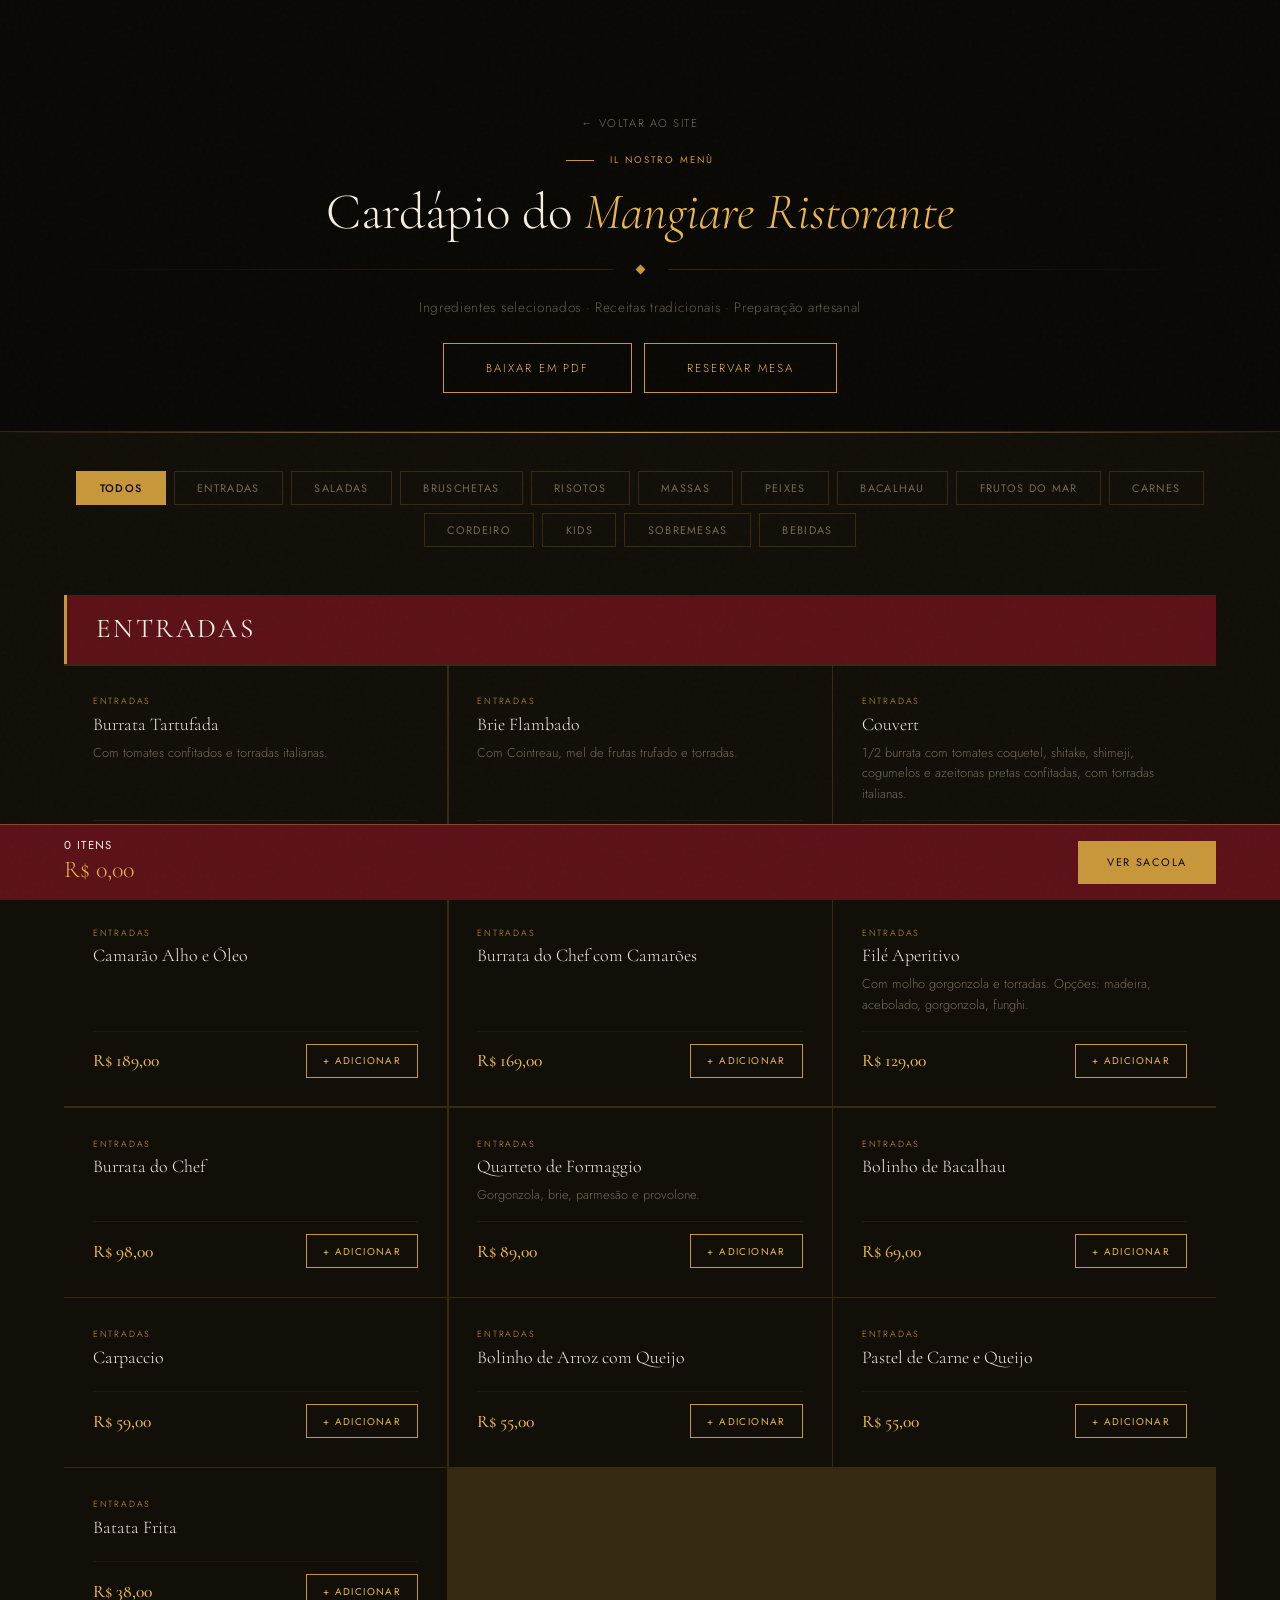
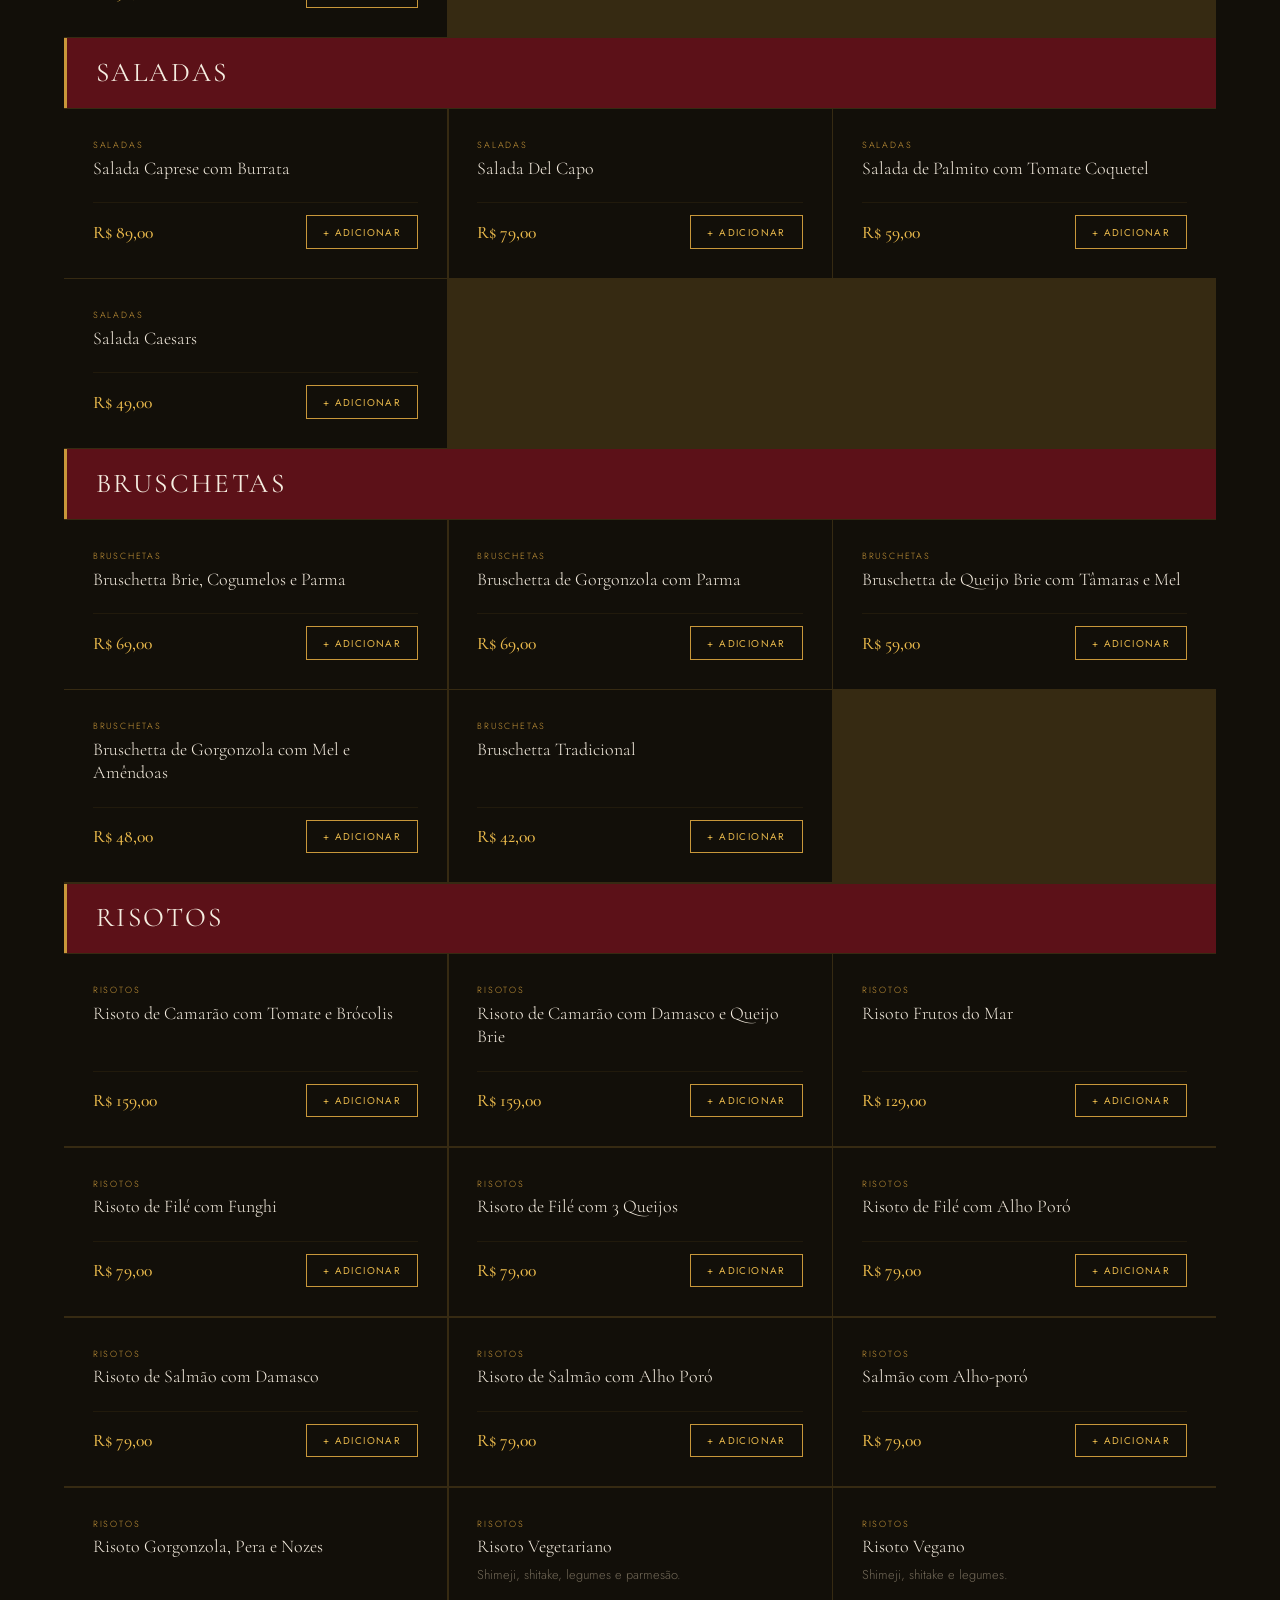
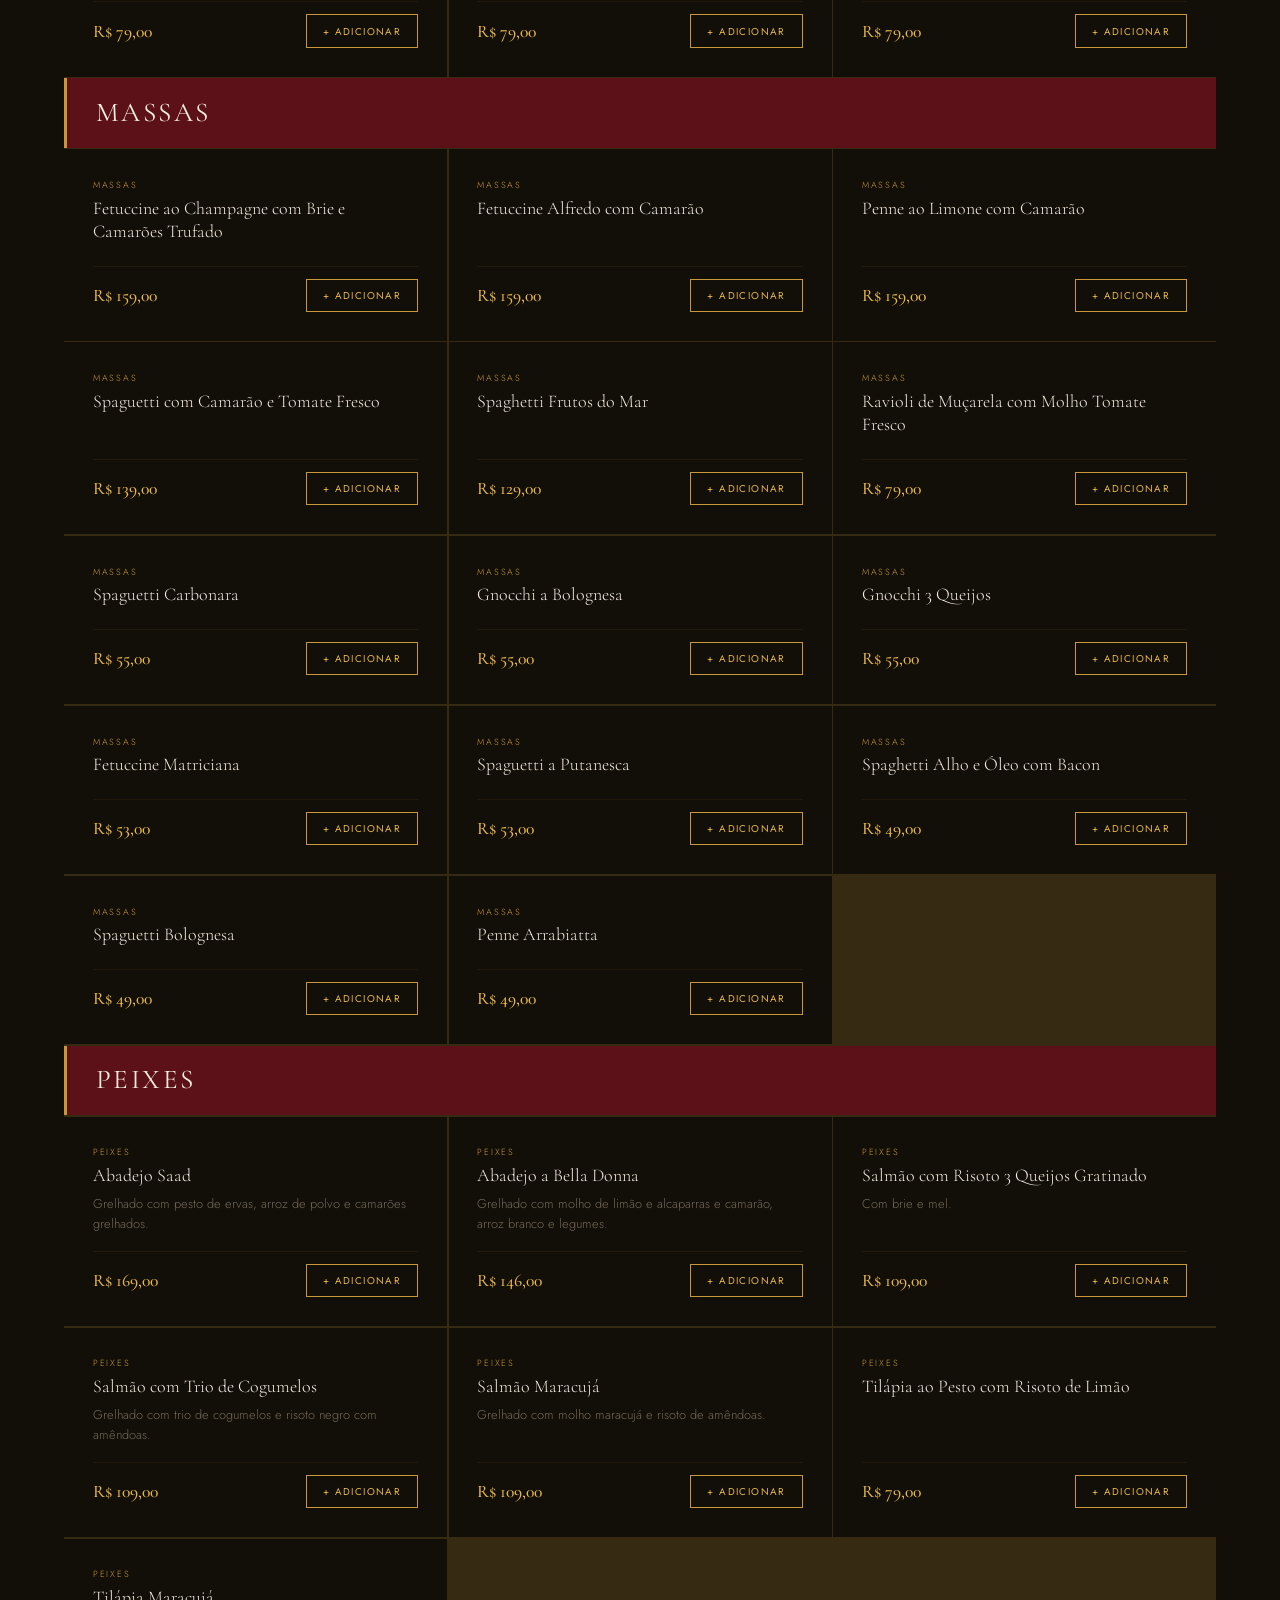
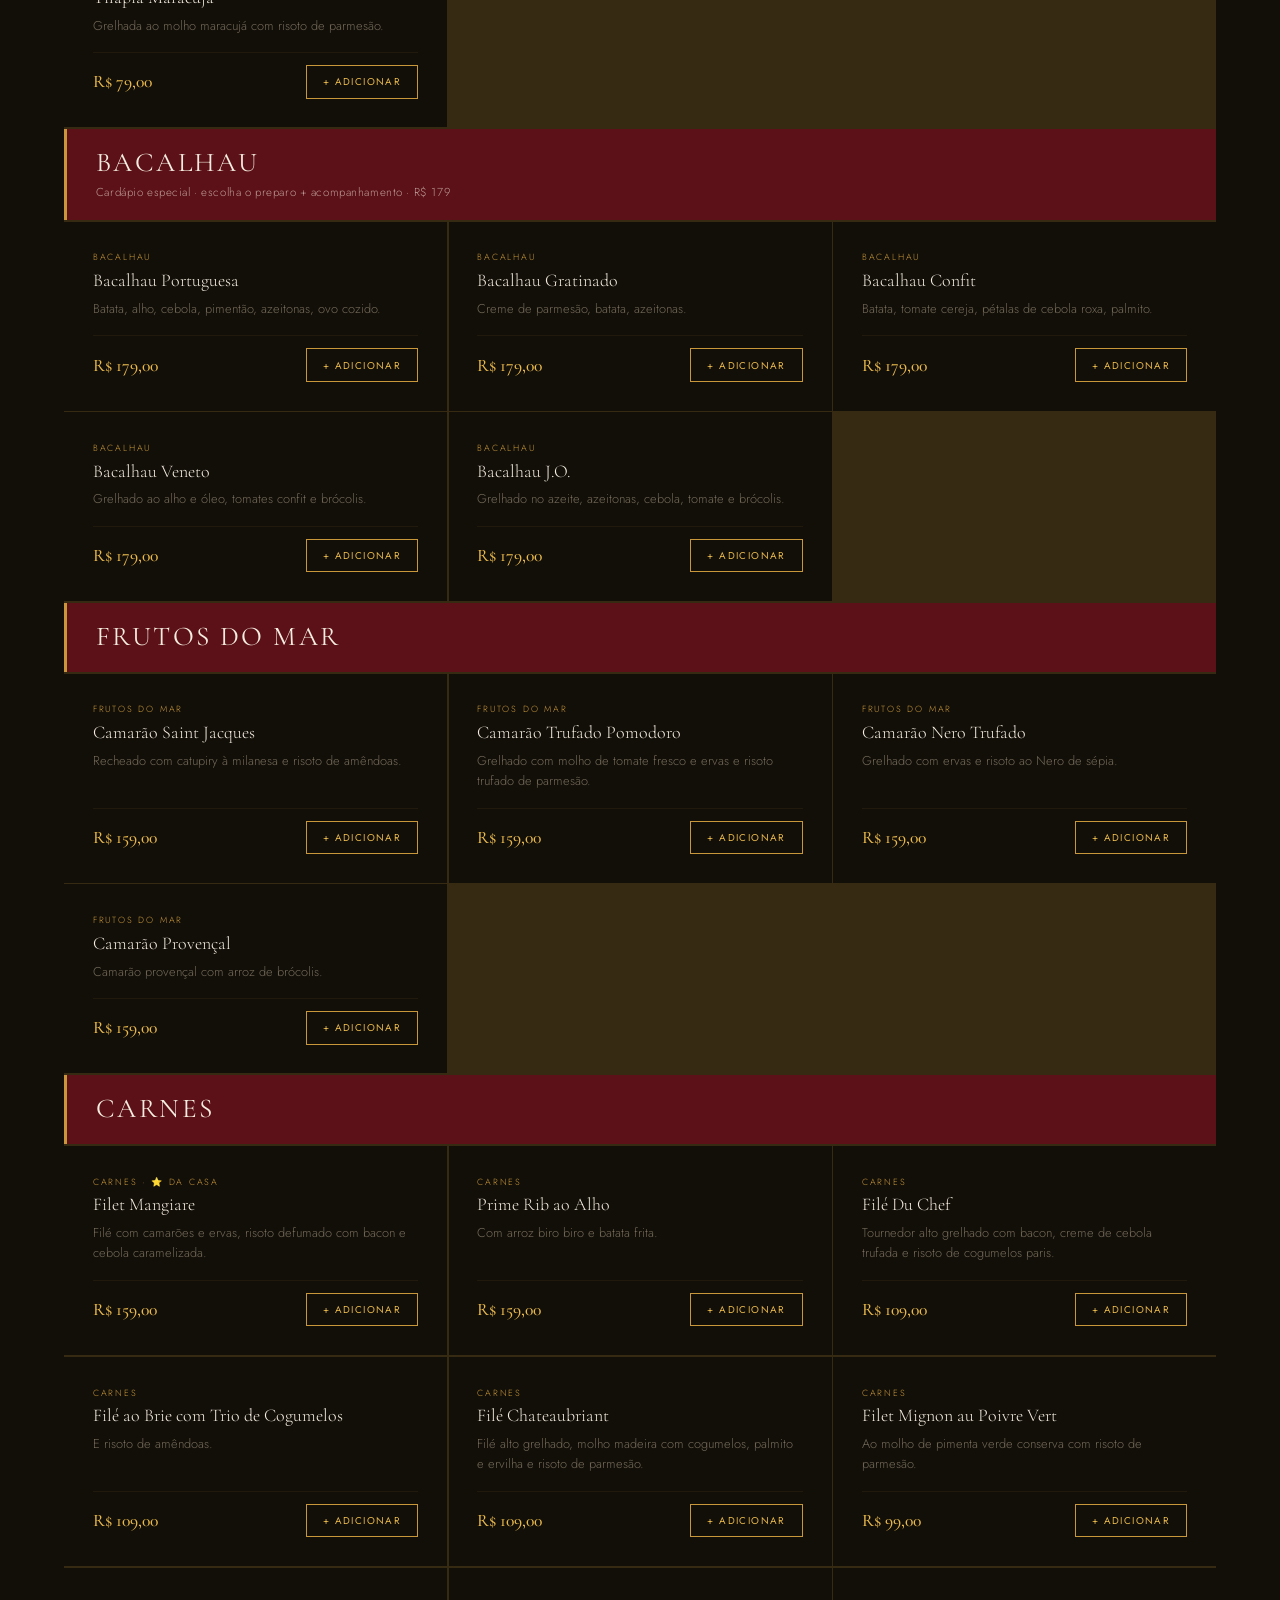
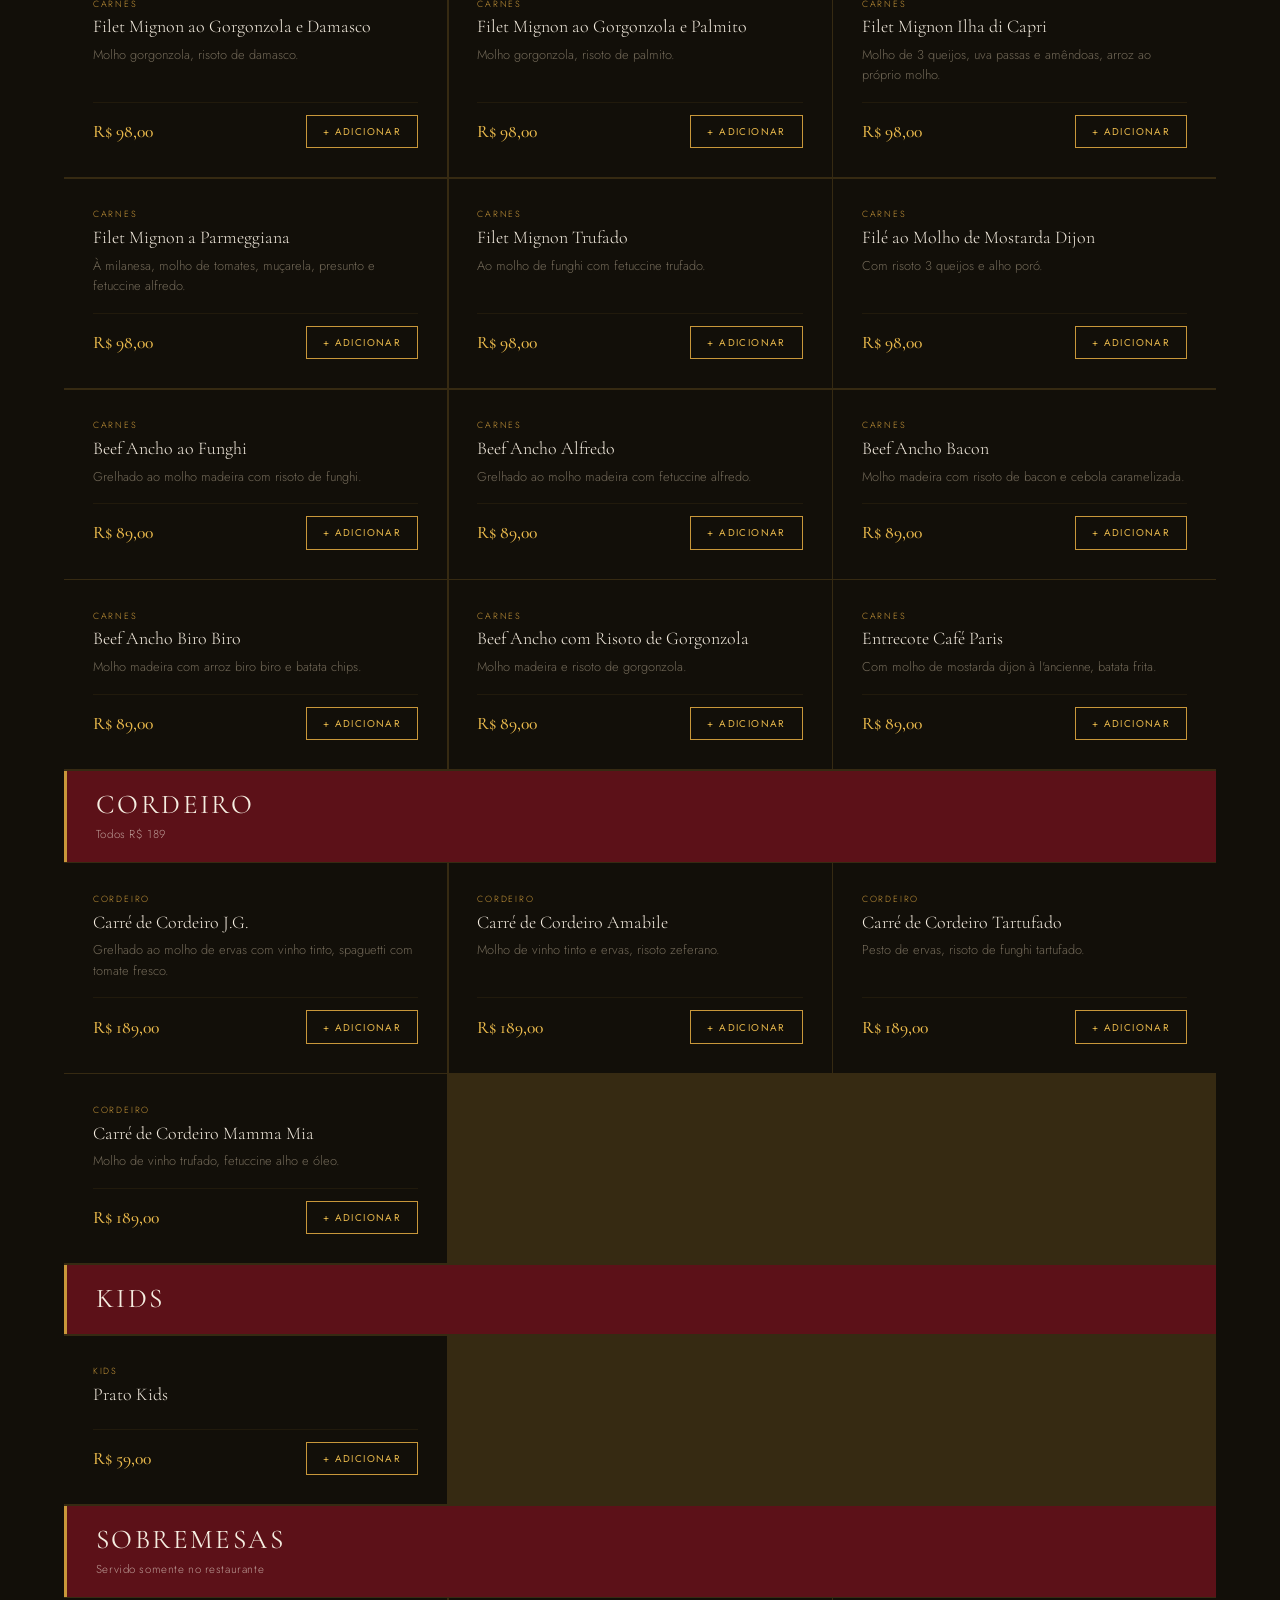
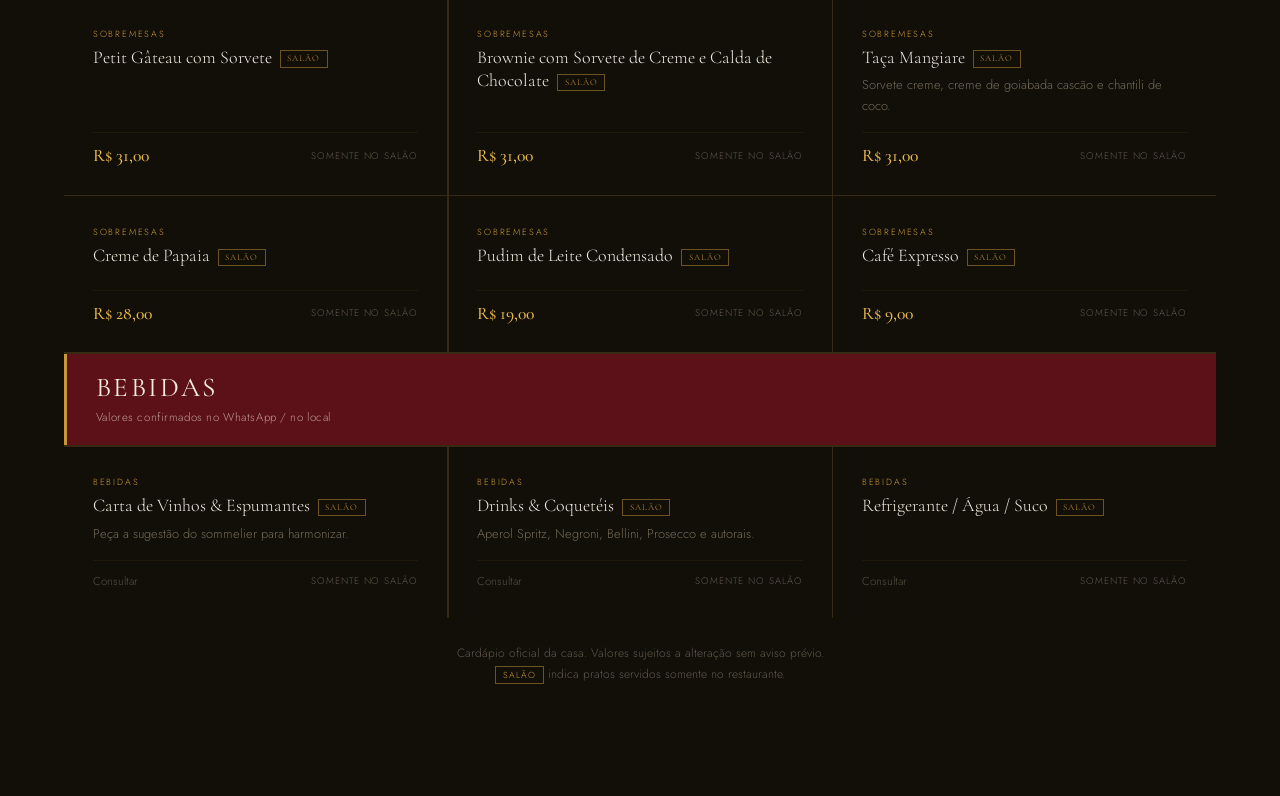
==== cardapio.html @ 15f52c45 "Cardápio oficial em subpágina, sacola de pedidos, SEO e responsividade - Cardápio real do PDF oficia" ====
<!DOCTYPE html>
<html lang="pt-BR">
<head>
<meta charset="UTF-8">
<meta name="viewport" content="width=device-width, initial-scale=1.0">
<title>Cardápio · Mangiare Ristorante Italiano · Chef Sérgio Souza · Uberaba</title>
<meta name="description" content="Cardápio completo do Mangiare Ristorante Italiano em Uberaba: entradas, risotos, massas artesanais, peixes, bacalhau, carnes, cordeiro e sobremesas. Peça pelo site.">
<meta property="og:title" content="Cardápio · Mangiare Ristorante Italiano">
<meta property="og:description" content="Entradas, risotos, massas, peixes, bacalhau, carnes e cordeiro. Alta gastronomia italiana em Uberaba.">
<meta property="og:type" content="website">
<meta property="og:locale" content="pt_BR">

<link rel="preconnect" href="https://fonts.googleapis.com">
<link href="https://fonts.googleapis.com/css2?family=Cormorant+Garamond:ital,wght@0,300;0,400;0,500;0,600;1,300;1,400;1,600&family=Jost:wght@200;300;400;500&family=Pinyon+Script&display=swap" rel="stylesheet">
<link rel="stylesheet" href="estilo.css">
<link rel="canonical" href="https://mangiareristorante.com.br/cardapio.html">
<link rel="icon" type="image/png" sizes="32x32" href="favicon-32.png">
<link rel="apple-touch-icon" href="favicon-180.png">
<meta name="theme-color" content="#0a0805">
<meta name="robots" content="index, follow, max-image-preview:large">
<meta property="og:image" content="https://mangiareristorante.com.br/COMIDA.webp">
<meta property="og:url" content="https://mangiareristorante.com.br/cardapio.html">
<meta name="twitter:card" content="summary_large_image">
<meta name="twitter:image" content="https://mangiareristorante.com.br/COMIDA.webp">

<!-- Cardapio estruturado: permite ao Google entender pratos, secoes e precos. -->
<script type="application/ld+json">
{
  "@context": "https://schema.org",
  "@type": "Menu",
  "name": "Cardápio Mangiare Ristorante Italiano",
  "url": "https://mangiareristorante.com.br/cardapio.html",
  "inLanguage": "pt-BR",
  "offers": { "@type": "Offer", "priceCurrency": "BRL", "lowPrice": "9", "highPrice": "189" },
  "isPartOf": {
    "@type": "Restaurant",
    "name": "Mangiare Ristorante Italiano",
    "url": "https://mangiareristorante.com.br/",
    "telephone": "+553433135137",
    "servesCuisine": "Italiana",
    "priceRange": "$$$",
    "address": {
      "@type": "PostalAddress",
      "streetAddress": "Av. Santos Dumont, 932",
      "addressLocality": "Uberaba",
      "addressRegion": "MG",
      "addressCountry": "BR"
    }
  }
}
</script>
</head>
<body>

<header class="cardapio-topo">
  <a href="index.html" class="voltar">← Voltar ao site</a>
  <div class="section-eyebrow" style="justify-content:center"><span>Il Nostro Menù</span></div>
  <h1 class="section-title">Cardápio do <em>Mangiare Ristorante</em></h1>
  <div class="section-ornament"><div class="ornament-diamond"></div></div>
  <p style="color:rgba(212,196,168,.45);font-size:.85rem;letter-spacing:.05em;">Ingredientes selecionados · Receitas tradicionais · Preparação artesanal</p>
  <div class="cardapio-acoes">
    <a href="cardapio-oficial.pdf" target="_blank" rel="noopener" class="btn-cardapio-completo">Baixar em PDF</a>
    <a href="https://wa.me/5534999473287?text=Ol%C3%A1!%20Quero%20fazer%20uma%20reserva%20no%20Mangiare%20%F0%9F%8D%B7" target="_blank" rel="noopener" class="btn-cardapio-completo">Reservar mesa</a>
  </div>
</header>

<section class="menu-section" style="padding-top:2.4rem;padding-bottom:7rem;">
  <div class="cat-tabs" id="catTabs"></div>
  <div class="menu-grid" id="menuGrid"></div>
  <p class="menu-rodape">Cardápio oficial da casa. Valores sujeitos a alteração sem aviso prévio.<br>
     <span class="menu-so-salao-legenda">Salão</span> indica pratos servidos somente no restaurante.</p>
</section>

<!-- SACOLA -->
<div class="sacola-bar" id="sacolaBar" hidden>
  <div class="sacola-bar-info"><strong id="sacolaQtd">0 itens</strong><span id="sacolaTotal">R$ 0,00</span></div>
  <button type="button" class="sacola-bar-btn" id="btnVerSacola">Ver sacola</button>
</div>

<div class="sacola-ov" id="sacolaOv"></div>

<aside class="sacola-sheet" id="sacolaSheet" aria-label="Sua sacola">
  <div class="sacola-head">
    <span>Sua sacola</span>
    <button type="button" class="sacola-fechar" id="btnFechar" aria-label="Fechar">✕</button>
  </div>

  <div class="sacola-corpo">
    <div id="sacolaItens"></div>

    <div class="sacola-vazia" id="sacolaVazia">Sua sacola está vazia.</div>

    <div id="sacolaCheckout" hidden>
      <div class="sacola-tipo">
        <button type="button" class="tipo-op on" id="opEntrega">🛵 Entrega</button>
        <button type="button" class="tipo-op" id="opRetirada">🏠 Retirada</button>
      </div>

      <label class="sacola-lbl">Seu nome
        <input type="text" id="fNome" placeholder="Como devemos chamar você?" autocomplete="name">
      </label>

      <label class="sacola-lbl">WhatsApp
        <input type="tel" id="fTel" placeholder="(34) 90000-0000" autocomplete="tel">
      </label>

      <div id="camposEntrega">
        <label class="sacola-lbl">Bairro
          <select id="fBairro"></select>
        </label>
        <label class="sacola-lbl">Endereço
          <input type="text" id="fEndereco" placeholder="Rua, número, complemento" autocomplete="street-address">
        </label>
      </div>

      <label class="sacola-lbl">Observações
        <textarea id="fObs" rows="2" placeholder="Ponto da carne, alergias, sem cebola..."></textarea>
      </label>

      <div class="sacola-resumo">
        <div><span>Subtotal</span><span id="rSub">R$ 0,00</span></div>
        <div id="linhaTaxa"><span>Taxa de entrega</span><span id="rTaxa">R$ 0,00</span></div>
        <div class="sacola-resumo-total"><span>Total</span><span id="rTotal">R$ 0,00</span></div>
      </div>

      <button type="button" class="sacola-enviar" id="btnEnviar">Enviar pedido pelo WhatsApp</button>
      <p class="sacola-obs">O pedido vai completo pro WhatsApp do restaurante, que confirma o horário e a forma de pagamento.</p>
    </div>
  </div>
</aside>

<div class="toast" id="toast"></div>

<script src="cardapio-dados.js"></script>
<script>
// Cardapio + sacola. Os dados vem de cardapio-dados.js (mesma fonte do site, da bio e do delivery).
(function(){
  var D = window.MANGIARE_CARDAPIO;
  var tabs = document.getElementById('catTabs'), grid = document.getElementById('menuGrid');
  if(!D || !tabs || !grid) return;

  var WA = '5534999473287';
  // Mesmas taxas usadas na demo de delivery.
  var BAIRROS = [
    {n:'São Benedito',taxa:5},{n:'Centro',taxa:7},{n:'Fabrício',taxa:8},
    {n:'Abadia',taxa:9},{n:'Santa Marta',taxa:12},{n:'Lourdes',taxa:14},
    {n:'Jardim Uberaba',taxa:16},{n:'Outro bairro',taxa:18}
  ];

  function slug(s){return s.toLowerCase().normalize('NFD').replace(/[̀-ͯ]/g,'').replace(/[^a-z0-9]+/g,'-').replace(/^-|-$/g,'');}
  function esc(s){return String(s).replace(/&/g,'&amp;').replace(/</g,'&lt;').replace(/>/g,'&gt;').replace(/"/g,'&quot;');}
  function fmt(v){return 'R$ ' + v.toFixed(2).replace('.',',');}

  // ---- indexa os itens ----
  var ITENS = {};
  D.categorias.forEach(function(c){
    c.itens.forEach(function(it, i){
      var id = slug(it.n) || ('item-'+i);
      while(ITENS[id]) id += '-' + i;
      it.id = id; it.cat = c.cat; ITENS[id] = it;
    });
  });

  // ---- monta abas e cardapio ----
  var t = '<button class="cat-tab active" data-cat="todos">Todos</button>';
  D.categorias.forEach(function(c){ t += '<button class="cat-tab" data-cat="'+slug(c.cat)+'">'+esc(c.cat)+'</button>'; });
  tabs.innerHTML = t;

  var g = '';
  D.categorias.forEach(function(c){
    var sc = slug(c.cat);
    var legenda = c.nota || (c.soNoSalao ? c.motivo : '');
    g += '<div class="menu-card menu-cat-banner" data-cat="'+sc+'">'
       +   '<div class="menu-cat-banner-in"><span class="menu-cat-nome">'+esc(c.cat)+'</span>'
       +   (legenda ? '<span class="menu-cat-nota">'+esc(legenda)+'</span>' : '')
       +   '</div></div>';
    c.itens.forEach(function(it){
      var podePedir = (it.entrega !== false) && (it.p !== null);
      var preco = (it.p === null) ? '<span class="menu-card-price consultar">Consultar</span>'
                                  : '<span class="menu-card-price">'+fmt(it.p)+'</span>';
      g += '<div class="menu-card" data-cat="'+sc+'">'
         +   '<div class="menu-card-tag">'+esc(c.cat)+(it.badge ? ' · '+esc(it.badge) : '')+'</div>'
         +   '<div class="menu-card-name">'+esc(it.n)
         +     (it.entrega === false ? '<span class="menu-so-salao" title="Servido somente no restaurante">Salão</span>' : '')
         +   '</div>'
         +   '<div class="menu-card-desc">'+esc(it.d||'')+'</div>'
         +   '<div class="menu-card-footer">'+preco
         +     (podePedir
                 ? '<button type="button" class="btn-add" data-id="'+it.id+'">+ Adicionar</button>'
                 : '<span class="so-salao-nota">Somente no salão</span>')
         +   '</div>'
         + '</div>';
    });
  });
  grid.innerHTML = g;

  // ---- filtro por categoria ----
  tabs.addEventListener('click', function(e){
    var btn = e.target.closest('.cat-tab');
    if(!btn) return;
    tabs.querySelectorAll('.cat-tab').forEach(function(b){ b.classList.remove('active'); });
    btn.classList.add('active');
    var cat = btn.dataset.cat;
    grid.querySelectorAll('.menu-card').forEach(function(card){
      card.classList.toggle('hidden', !(cat === 'todos' || card.dataset.cat === cat));
    });
    window.scrollTo({top: tabs.offsetTop - 20, behavior:'smooth'});
  });

  // ---- sacola ----
  var cart = {};
  var tipoEntrega = 'entrega';
  var bar = document.getElementById('sacolaBar'), sheet = document.getElementById('sacolaSheet'),
      ov = document.getElementById('sacolaOv'), lista = document.getElementById('sacolaItens'),
      vazia = document.getElementById('sacolaVazia'), checkout = document.getElementById('sacolaCheckout'),
      selBairro = document.getElementById('fBairro'), camposEntrega = document.getElementById('camposEntrega');

  BAIRROS.forEach(function(b){
    var o = document.createElement('option');
    o.value = b.n; o.textContent = b.n + ' · ' + fmt(b.taxa);
    selBairro.appendChild(o);
  });

  function qtdTotal(){ return Object.values(cart).reduce(function(a,b){return a+b;}, 0); }
  function subtotal(){ return Object.keys(cart).reduce(function(a,id){ return a + ITENS[id].p * cart[id]; }, 0); }
  function taxa(){
    if(tipoEntrega !== 'entrega' || !qtdTotal()) return 0;
    var b = BAIRROS.find(function(x){ return x.n === selBairro.value; });
    return b ? b.taxa : 0;
  }
  function total(){ return subtotal() + taxa(); }

  function mudar(id, delta){
    var q = (cart[id] || 0) + delta;
    if(q <= 0) delete cart[id]; else cart[id] = q;
    if(delta > 0 && cart[id] === 1) toast(ITENS[id].n + ' adicionado');
    render();
  }

  function render(){
    var n = qtdTotal();
    bar.hidden = (n === 0);
    document.getElementById('sacolaQtd').textContent = n + (n === 1 ? ' item' : ' itens');
    document.getElementById('sacolaTotal').textContent = fmt(total());

    vazia.hidden = (n > 0);
    checkout.hidden = (n === 0);

    lista.innerHTML = Object.keys(cart).map(function(id){
      var it = ITENS[id], q = cart[id];
      return '<div class="sacola-item">'
        + '<div class="sacola-item-nome">'+esc(it.n)+'<span>'+fmt(it.p)+' cada</span></div>'
        + '<div class="sacola-step">'
        +   '<button type="button" data-menos="'+id+'" aria-label="Tirar um">−</button>'
        +   '<span>'+q+'</span>'
        +   '<button type="button" data-mais="'+id+'" aria-label="Adicionar um">+</button>'
        + '</div>'
        + '<div class="sacola-item-sub">'+fmt(it.p * q)+'</div>'
        + '</div>';
    }).join('');

    document.getElementById('rSub').textContent = fmt(subtotal());
    document.getElementById('rTaxa').textContent = fmt(taxa());
    document.getElementById('rTotal').textContent = fmt(total());
    document.getElementById('linhaTaxa').style.display = (tipoEntrega === 'entrega') ? 'flex' : 'none';
  }

  grid.addEventListener('click', function(e){
    var b = e.target.closest('.btn-add');
    if(b) mudar(b.dataset.id, 1);
  });
  lista.addEventListener('click', function(e){
    var m = e.target.closest('[data-mais]'), s = e.target.closest('[data-menos]');
    if(m) mudar(m.dataset.mais, 1);
    if(s) mudar(s.dataset.menos, -1);
  });

  function abrir(){ sheet.classList.add('open'); ov.classList.add('open'); document.body.style.overflow='hidden'; }
  function fechar(){ sheet.classList.remove('open'); ov.classList.remove('open'); document.body.style.overflow=''; }
  document.getElementById('btnVerSacola').addEventListener('click', abrir);
  document.getElementById('btnFechar').addEventListener('click', fechar);
  ov.addEventListener('click', fechar);

  function setTipo(tipo){
    tipoEntrega = tipo;
    document.getElementById('opEntrega').classList.toggle('on', tipo === 'entrega');
    document.getElementById('opRetirada').classList.toggle('on', tipo === 'retirada');
    camposEntrega.style.display = (tipo === 'entrega') ? 'block' : 'none';
    render();
  }
  document.getElementById('opEntrega').addEventListener('click', function(){ setTipo('entrega'); });
  document.getElementById('opRetirada').addEventListener('click', function(){ setTipo('retirada'); });
  selBairro.addEventListener('change', render);

  var toastT;
  function toast(msg){
    var el = document.getElementById('toast');
    el.textContent = msg; el.classList.add('show');
    clearTimeout(toastT); toastT = setTimeout(function(){ el.classList.remove('show'); }, 1800);
  }

  document.getElementById('btnEnviar').addEventListener('click', function(){
    if(!qtdTotal()) return;
    var nome = document.getElementById('fNome').value.trim();
    var tel = document.getElementById('fTel').value.trim();
    if(!nome){ toast('Falta o seu nome'); document.getElementById('fNome').focus(); return; }
    if(!tel){ toast('Falta o seu WhatsApp'); document.getElementById('fTel').focus(); return; }
    var endereco = document.getElementById('fEndereco').value.trim();
    if(tipoEntrega === 'entrega' && !endereco){ toast('Falta o endereço'); document.getElementById('fEndereco').focus(); return; }

    var linhas = Object.keys(cart).map(function(id){
      var it = ITENS[id];
      return '• ' + cart[id] + 'x ' + it.n + ' — ' + fmt(it.p * cart[id]);
    }).join('\n');

    var obs = document.getElementById('fObs').value.trim();
    var msg = '🍝 *Novo Pedido | Mangiare Ristorante*\n\n'
      + '👤 ' + nome + '\n📱 ' + tel + '\n\n'
      + '*Itens*\n' + linhas + '\n\n'
      + 'Subtotal: ' + fmt(subtotal()) + '\n'
      + (tipoEntrega === 'entrega'
          ? '🛵 Entrega · ' + selBairro.value + '\n📍 ' + endereco + '\nTaxa: ' + fmt(taxa()) + '\n'
          : '🏠 Retirada no restaurante\n')
      + '*Total: ' + fmt(total()) + '*\n'
      + (obs ? '\n📝 ' + obs + '\n' : '')
      + '\n_Pedido feito pelo site mangiareristorante.com.br_';

    // Quando o Pix entrar, e aqui que o pedido passa a ir pro backend antes do WhatsApp.
    window.open('https://wa.me/' + WA + '?text=' + encodeURIComponent(msg), '_blank', 'noopener');
  });

  setTipo('entrega');
  render();
})();
</script>

</body>
</html>
---- estilo.css ----
:root{
  --nero:#0a0805;--nero-warm:#120f09;--carbone:#1c1610;
  --oro:#c8973a;--oro-chiaro:#e8b84b;--oro-scuro:#8a6520;
  --avorio:#f5ede0;--avorio-scuro:#e8dbc8;
  --rosso:#8b1a1a;--rosso-vino:#5c1118;
  --testo:#d4c4a8;--testo-chiaro:#f0e8d8;
  --bordo:rgba(200,151,58,0.2);--bordo-forte:rgba(200,151,58,0.4);
}
*,*::before,*::after{margin:0;padding:0;box-sizing:border-box;}
html{scroll-behavior:smooth;}
body{background:var(--nero);color:var(--testo);font-family:'Jost',sans-serif;font-weight:300;overflow-x:hidden;}
body::before{content:'';position:fixed;inset:0;background-image:url("data:image/svg+xml,%3Csvg viewBox='0 0 256 256' xmlns='http://www.w3.org/2000/svg'%3E%3Cfilter id='n'%3E%3CfeTurbulence type='fractalNoise' baseFrequency='0.9' numOctaves='4' stitchTiles='stitch'/%3E%3C/filter%3E%3Crect width='100%25' height='100%25' filter='url(%23n)' opacity='0.03'/%3E%3C/svg%3E");pointer-events:none;z-index:9999;opacity:0.6;}

/* PROGRESS */
#read-progress{position:fixed;top:0;left:0;height:2px;width:0%;background:linear-gradient(90deg,var(--rosso-vino),var(--oro),var(--oro-chiaro));z-index:9998;transition:width .1s linear;}

/* TOP BAR */
#top-bar{background:var(--rosso-vino);padding:.45rem 5%;display:flex;align-items:center;justify-content:space-between;font-size:.65rem;letter-spacing:.16em;text-transform:uppercase;color:rgba(240,232,216,.55);border-bottom:1px solid rgba(200,151,58,.2);position:relative;z-index:150;}
#top-bar strong{color:var(--oro-chiaro);}
#top-bar a{color:var(--oro);text-decoration:none;transition:color .2s;}
#top-bar a:hover{color:var(--oro-chiaro);}

/* NAV */
nav{position:fixed;top:0;left:0;right:0;z-index:200;background:rgba(10,8,5,.96);backdrop-filter:blur(16px);display:flex;justify-content:space-between;align-items:center;padding:0 5%;height:72px;border-bottom:1px solid var(--bordo);transition:box-shadow .4s;}
nav.scrolled{box-shadow:0 4px 40px rgba(0,0,0,.5);}
.nav-logo{display:flex;align-items:center;gap:14px;text-decoration:none;}
.nav-logo img{height:48px;width:48px;border-radius:50%;object-fit:cover;border:1px solid var(--bordo-forte);}
.nav-logo-text{display:flex;flex-direction:column;gap:1px;}
.nav-logo-main{font-family:'Cormorant Garamond',serif;font-size:1.25rem;font-weight:500;color:var(--oro-chiaro);letter-spacing:.06em;line-height:1;}
.nav-logo-sub{font-size:.55rem;letter-spacing:.2em;text-transform:uppercase;color:rgba(200,151,58,.5);}
.nav-links{display:flex;gap:2rem;list-style:none;align-items:center;}
.nav-links a{font-size:.7rem;letter-spacing:.14em;text-transform:uppercase;color:rgba(212,196,168,.65);text-decoration:none;transition:color .25s;position:relative;padding-bottom:2px;}
.nav-links a::after{content:'';position:absolute;bottom:0;left:0;width:0;height:1px;background:var(--oro);transition:width .3s;}
.nav-links a:hover{color:var(--oro-chiaro);}
.nav-links a:hover::after{width:100%;}
.nav-reserva{background:transparent;border:1px solid var(--oro);color:var(--oro)!important;padding:.45rem 1.2rem;font-size:.66rem!important;letter-spacing:.16em!important;text-transform:uppercase;transition:background .25s,color .25s!important;}
.nav-reserva::after{display:none!important;}
.nav-reserva:hover{background:var(--oro)!important;color:var(--nero)!important;}
.hamburger{display:none;flex-direction:column;gap:5px;background:none;border:none;padding:4px;cursor:pointer;}
.hamburger span{display:block;width:22px;height:1.5px;background:var(--oro);border-radius:1px;transition:transform .32s ease,opacity .32s ease;}
.hamburger.open span:nth-child(1){transform:translateY(6.5px) rotate(45deg);}
.hamburger.open span:nth-child(2){opacity:0;transform:scaleX(0);}
.hamburger.open span:nth-child(3){transform:translateY(-6.5px) rotate(-45deg);}

/* HERO */
.hero{position:relative;min-height:100vh;display:grid;grid-template-columns:1fr 1fr;overflow:hidden;background:linear-gradient(150deg,var(--nero) 0%,#160e06 60%,#2a0808 100%);padding-top:72px;}
.hero-left{display:flex;flex-direction:column;justify-content:center;padding:5rem 4rem 5rem 5%;position:relative;z-index:2;}
.hero-lines{position:absolute;inset:0;overflow:hidden;pointer-events:none;}
.hero-lines::before,.hero-lines::after{content:'';position:absolute;width:1px;height:120%;background:linear-gradient(to bottom,transparent,rgba(200,151,58,.1),transparent);animation:lineFloat 8s ease-in-out infinite;}
.hero-lines::before{left:40%;top:-10%;}
.hero-lines::after{right:5%;top:-20%;animation-delay:4s;}
@keyframes lineFloat{0%,100%{opacity:.3;}50%{opacity:.7;transform:translateY(-20px);}}
.hero-label{font-size:.62rem;letter-spacing:.28em;text-transform:uppercase;color:var(--oro);margin-bottom:1.8rem;display:flex;align-items:center;gap:1rem;opacity:0;animation:fadeUp .8s .2s ease both;}
.hero-label::before{content:'';display:block;width:35px;height:1px;background:var(--oro);}
.hero-title{font-family:'Cormorant Garamond',serif;font-size:clamp(2.8rem,5vw,5rem);font-weight:300;line-height:1.05;color:var(--avorio);letter-spacing:.03em;opacity:0;animation:fadeUp .9s .35s ease both;margin-bottom:.5rem;}
.hero-title em{font-style:italic;color:var(--oro-chiaro);display:block;}
.hero-title small{font-size:.45em;letter-spacing:.15em;text-transform:uppercase;color:rgba(212,196,168,.5);display:block;margin-top:.3rem;font-weight:300;font-style:normal;}
.hero-script{font-family:'Pinyon Script',cursive;font-size:clamp(1.5rem,3vw,2.5rem);color:var(--oro);opacity:0;animation:fadeUp .9s .5s ease both;margin-bottom:1.5rem;}
.hero-divider{width:100px;height:1px;background:linear-gradient(90deg,transparent,var(--oro),transparent);margin-bottom:1.5rem;opacity:0;animation:fadeUp .9s .6s ease both;}
.hero-desc{font-size:.95rem;color:rgba(212,196,168,.68);max-width:420px;line-height:1.8;letter-spacing:.03em;opacity:0;animation:fadeUp .9s .7s ease both;margin-bottom:2rem;}
.hero-badges{display:flex;gap:1rem;flex-wrap:wrap;margin-bottom:2rem;opacity:0;animation:fadeUp .9s .8s ease both;}
.hero-badge{background:rgba(200,151,58,.08);border:1px solid rgba(200,151,58,.22);padding:.4rem 1rem;font-size:.65rem;letter-spacing:.1em;text-transform:uppercase;color:var(--oro-chiaro);}
.hero-btns{display:flex;gap:1rem;flex-wrap:wrap;opacity:0;animation:fadeUp .9s .92s ease both;}
.btn-primary{background:var(--oro);color:var(--nero);padding:.85rem 2rem;font-family:'Jost',sans-serif;font-size:.7rem;font-weight:500;letter-spacing:.16em;text-transform:uppercase;text-decoration:none;border:none;cursor:pointer;transition:background .25s,transform .2s;display:inline-flex;align-items:center;gap:.6rem;position:relative;overflow:hidden;}
.btn-primary:hover{background:var(--oro-chiaro);transform:translateY(-2px);}
.btn-ghost{background:transparent;border:1px solid rgba(200,151,58,.4);color:var(--oro-chiaro);padding:.85rem 2rem;font-family:'Jost',sans-serif;font-size:.7rem;font-weight:400;letter-spacing:.16em;text-transform:uppercase;text-decoration:none;transition:background .25s,border-color .25s;display:inline-flex;align-items:center;gap:.6rem;position:relative;overflow:hidden;}
.btn-ghost:hover{background:rgba(200,151,58,.1);border-color:var(--oro);}

/* HERO RIGHT — Chef photo */
.hero-right{position:relative;overflow:hidden;display:flex;align-items:flex-end;justify-content:center;}
.hero-chef-img{width:100%;height:100%;object-fit:cover;object-position:center top;filter:saturate(0.9) brightness(0.85);}
.hero-chef-overlay{position:absolute;inset:0;background:linear-gradient(to right,rgba(10,8,5,.8) 0%,rgba(10,8,5,.1) 50%,transparent 100%);}
.hero-chef-badge{position:absolute;bottom:2.5rem;right:2rem;background:rgba(10,8,5,.85);border:1px solid var(--bordo);backdrop-filter:blur(8px);padding:1.2rem 1.5rem;text-align:center;min-width:160px;}
.hero-chef-badge .chef-years{font-family:'Cormorant Garamond',serif;font-size:2.5rem;color:var(--oro);font-weight:300;line-height:1;}
.hero-chef-badge .chef-years-label{font-size:.58rem;letter-spacing:.18em;text-transform:uppercase;color:rgba(212,196,168,.4);margin-top:.25rem;}
.hero-chef-badge .chef-name{font-family:'Cormorant Garamond',serif;font-size:.95rem;color:var(--avorio);font-style:italic;margin-top:.5rem;}

.hero-scroll{position:absolute;bottom:2rem;left:5%;display:flex;flex-direction:column;align-items:center;gap:7px;opacity:0;animation:fadeUp 1s 1.4s ease both;z-index:2;pointer-events:none;}
.hero-scroll span{font-size:.52rem;letter-spacing:.22em;text-transform:uppercase;color:rgba(212,196,168,.28);}
.hero-scroll-line{width:1px;height:40px;background:linear-gradient(to bottom,var(--oro),transparent);animation:scrollLine 1.8s ease-in-out infinite;}
@keyframes scrollLine{0%{transform:scaleY(0);transform-origin:top;}50%{transform:scaleY(1);transform-origin:top;}50.1%{transform:scaleY(1);transform-origin:bottom;}100%{transform:scaleY(0);transform-origin:bottom;}}
@keyframes fadeUp{from{opacity:0;transform:translateY(22px);}to{opacity:1;transform:translateY(0);}}

/* SECTION COMMON */
.section-eyebrow{display:flex;align-items:center;gap:1rem;margin-bottom:1rem;}
.section-eyebrow::before{content:'';width:28px;height:1px;background:var(--oro);display:block;}
.section-eyebrow span{font-size:.6rem;letter-spacing:.22em;text-transform:uppercase;color:var(--oro);font-weight:400;}
.section-title{font-family:'Cormorant Garamond',serif;font-size:clamp(2rem,4vw,3.2rem);font-weight:300;color:var(--avorio);line-height:1.15;}
.section-title em{font-style:italic;color:var(--oro-chiaro);}
.section-ornament{display:flex;align-items:center;gap:1.5rem;margin:1.5rem 0;}
.section-ornament::before,.section-ornament::after{content:'';flex:1;height:1px;}
.section-ornament::before{background:linear-gradient(90deg,transparent,var(--bordo));}
.section-ornament::after{background:linear-gradient(270deg,transparent,var(--bordo));}
.ornament-diamond{width:7px;height:7px;background:var(--oro);transform:rotate(45deg);flex-shrink:0;}

/* ══ CAROUSEL (COM SETAS CENTRALIZADAS) ══ */
.carousel-section {
    background: var(--nero-warm);
    padding: 60px 0;
    position: relative; /* Pai relativo para as setas se prenderem aqui */
    overflow: hidden;
    width: 100%;
}

.carousel-wrap {
    display: inline-flex !important;
    flex-wrap: nowrap !important;
    gap: 20px;
    padding: 0 5%;
    transition: transform 0.4s cubic-bezier(0.23, 1, 0.32, 1);
    min-width: max-content;
    will-change: transform;
}

/* --- BOTÕES DE NAVEGAÇÃO (SETAS NO CENTRO) --- */
.carousel-btn {
    position: absolute;
    top: 50%; /* Alinha ao meio da altura */
    transform: translateY(-50%); /* Ajuste fino para o centro exato */
    z-index: 100; /* Garante que fique na frente das fotos */
    background: rgba(10, 8, 5, 0.6); /* Fundo escuro semi-transparente */
    color: var(--oro);
    border: 1px solid var(--oro);
    width: 50px;
    height: 50px;
    border-radius: 50%;
    cursor: pointer;
    font-size: 1.8rem;
    display: flex;
    align-items: center;
    justify-content: center;
    transition: background-color 0.3s ease, color 0.3s ease;
    backdrop-filter: blur(4px); /* Efeito de vidro luxuoso */
}

.carousel-btn:hover {
    background: var(--oro);
    color: var(--nero);
}

#cPrev { left: 20px; } /* Cola na lateral esquerda */
#cNext { right: 20px; } /* Cola na lateral direita */

/* Cada "Card" de prato */
.carousel-slide {
    flex: 0 0 350px;
    background: var(--carbone);
    border: 1px solid rgba(200, 151, 58, 0.2);
    border-radius: 12px;
    overflow: hidden;
    position: relative;
    height: 450px;
    display: block !important;
    opacity: 1 !important;
    transition: transform 0.4s ease, box-shadow 0.4s ease;
}

.carousel-slide:hover {
    transform: translateY(-10px);
    box-shadow: 0 10px 30px rgba(0,0,0,0.5);
    border-color: var(--oro);
}

.carousel-slide img {
    width: 100%;
    height: 100%;
    object-fit: cover;
    filter: brightness(0.8);
    transition: transform 0.6s ease;
}

.carousel-slide:hover img {
    transform: scale(1.1);
    filter: brightness(1);
}

/* Legenda sobreposta ao card */
.carousel-caption {
    position: absolute;
    bottom: 0;
    left: 0;
    right: 0;
    padding: 2rem 1.5rem 1.5rem;
    background: linear-gradient(to top, rgba(0,0,0,0.95) 20%, transparent 100%);
    color: var(--avorio);
    pointer-events: none;
}

.carousel-caption-title {
    font-family: 'Cormorant Garamond', serif;
    font-size: 1.6rem;
    line-height: 1.2;
    margin-bottom: 5px;
}

/* Pontinhos (abaixo das fotos) */
.carousel-controls {
    text-align: center;
    margin-top: 30px;
}

.carousel-dots {
    display: flex;
    justify-content: center;
    gap: 8px;
}

/* Ajuste para Mobile */
@media (max-width: 768px) {
    .carousel-slide {
        flex: 0 0 280px;
        height: 400px;
    }
    .carousel-btn {
        width: 40px;
        height: 40px;
        font-size: 1.4rem;
    }
    #cPrev { left: 10px; }
    #cNext { right: 10px; }
}

/* ══ CHEF SECTION ══ */
.chef-section{background:var(--carbone);padding:7rem 5%;position:relative;overflow:hidden;}
.chef-section::before{content:'';position:absolute;top:0;left:0;right:0;height:2px;background:linear-gradient(90deg,transparent,var(--oro),transparent);}
.chef-grid{display:grid;grid-template-columns:1fr 1fr;gap:6rem;align-items:center;max-width:1200px;margin:0 auto;}
.chef-img-wrap{position:relative;}
.chef-img-wrap img{width:100%;border-radius:2px;box-shadow:0 32px 80px rgba(0,0,0,.5);filter:saturate(.95);display:block;}
.chef-quote{position:absolute;bottom:-1.5rem;right:-1.5rem;background:var(--rosso-vino);border:1px solid rgba(200,151,58,.25);padding:1.5rem;max-width:220px;}
.chef-quote-text{font-family:'Cormorant Garamond',serif;font-size:.95rem;font-style:italic;color:var(--avorio);line-height:1.6;}
.chef-quote-author{font-size:.58rem;letter-spacing:.15em;text-transform:uppercase;color:var(--oro);margin-top:.75rem;}
.chef-text p{color:rgba(212,196,168,.7);line-height:1.9;font-size:.97rem;margin-top:1.2rem;}
.chef-stats{display:grid;grid-template-columns:1fr 1fr;gap:1.2rem;margin-top:2.5rem;}
.stat-box{border-left:2px solid var(--oro);padding:.8rem 1.2rem;background:rgba(200,151,58,.05);}
.stat-num{font-family:'Cormorant Garamond',serif;font-size:2.2rem;color:var(--oro);font-weight:300;line-height:1;}
.stat-label{font-size:.65rem;letter-spacing:.1em;text-transform:uppercase;color:rgba(212,196,168,.45);margin-top:.25rem;}

/* ══ VIDEOS (ESTILO REELS ATUALIZADO) ══ */
.videos-section {
    background: var(--nero);
    padding: 6rem 5%;
}

.videos-header {
    text-align: center;
    margin-bottom: 4rem;
}

/* Grid ajustado: no PC mostra 4, no celular ajusta sozinho */
.videos-grid {
    display: grid;
    grid-template-columns: repeat(auto-fit, minmax(280px, 1fr));
    gap: 30px; /* Espaçamento mais elegante entre os vídeos */
    max-width: 1300px;
    margin: 0 auto;
}

.video-slot {
    background: var(--carbone);
    position: relative;
    overflow: hidden;
    aspect-ratio: 8/12; 
    border-radius: 10px; /* Cantos arredondados para um ar moderno */
    border: 1px solid rgba(200, 151, 58, 0.15);
    transition: transform 0.4s ease, border-color 0.4s ease;
}

.video-slot:hover {
    transform: translateY(-5px); /* Efeito de levante ao passar o mouse */
    border-color: var(--oro);
}

/* Garante que o vídeo ocupe todo o slot sem deformar */
.video-player {
    width: 100%;
    height: 100%;
    /* Mudamos de cover para contain */
    object-fit: cover; 
    /* Adicionamos um fundo preto para preencher se o vídeo for muito fino */
    display: block;
    transform: scale(1.02); /* Um zoom mínimo apenas para não sobrar bordas, mantendo o máximo de cena possível */
}

/* Camada escura no rodapé do vídeo para a legenda aparecer */
.video-overlay {
    position: absolute;
    bottom: 0;
    left: 0;
    right: 0;
    padding: 30px 20px 20px;
    background: linear-gradient(to top, rgba(0,0,0,0.8), transparent);
    pointer-events: none;
}

.video-tag {
    font-family: 'Jost', sans-serif;
    font-size: 0.7rem;
    color: var(--oro);
    text-transform: uppercase;
    letter-spacing: 3px;
    font-weight: 500;
}

/* ══ PROMOÇÕES ══ */
.promos-section{background:var(--nero-warm);padding:6rem 5%;position:relative;overflow:hidden;}
.promos-section::before{content:'';position:absolute;top:0;left:0;right:0;height:1px;background:linear-gradient(90deg,transparent,var(--oro),transparent);}
.promos-grid{display:grid;grid-template-columns:1fr 1fr;gap:2.rem;max-width:1300px;margin:3rem auto 0;}
.promo-card{background:var(--carbone);border:1px solid var(--bordo);position:relative;overflow:hidden;transition:border-color .3s,transform .3s;}
.promo-card:hover{border-color:var(--bordo-forte);transform:translateY(-4px);}
.promo-card::before{content:'';position:absolute;top:0;left:0;right:0;height:2px;background:linear-gradient(90deg,var(--rosso),var(--oro));}
.promo-card-img{width:100%;height:550px;object-fit:cover;object-position:center;filter:brightness(.8) saturate(1.1);display:block;}
.promo-card-body{padding:2.2rem;}
.promo-card-dia{font-size:.6rem;letter-spacing:.2em;text-transform:uppercase;color:var(--oro);margin-bottom:.5rem;}
.promo-card-title{font-family:'Cormorant Garamond',serif;font-size:1.5rem;color:var(--avorio);margin-bottom:.5rem;font-weight:300;}
.promo-card-price{font-family:'Cormorant Garamond',serif;font-size:2rem;color:var(--oro-chiaro);font-weight:300;margin:.75rem 0;}
.promo-card-desc{font-size:.82rem;color:rgba(212,196,168,.55);line-height:1.6;margin-bottom:1.2rem;}
.promo-card-list{list-style:none;margin-bottom:1.5rem;}
.promo-card-list li{font-size:.82rem;color:rgba(212,196,168,.6);padding:.35rem 0;border-bottom:1px solid rgba(200,151,58,.08);display:flex;align-items:flex-start;gap:.6rem;}
.promo-card-list li::before{content:'·';color:var(--oro);flex-shrink:0;}
.promo-card-list strong{color:rgba(212,196,168,.85);font-weight:500;display:block;font-size:.72rem;letter-spacing:.08em;text-transform:uppercase;margin-top:.75rem;margin-bottom:.3rem;}

/* ══ MENU CARDS ══ */
.menu-section{background:var(--nero-warm);padding:6rem 5%;position:relative;overflow:hidden;}
.menu-section::before{content:'';position:absolute;top:0;left:0;right:0;height:1px;background:linear-gradient(90deg,transparent,var(--oro),transparent);}
.menu-header{text-align:center;margin-bottom:4rem;}
.cat-tabs{display:flex;justify-content:center;flex-wrap:wrap;gap:.5rem;margin-bottom:3rem;}
.cat-tab{background:transparent;border:1px solid rgba(200,151,58,.2);color:rgba(212,196,168,.5);padding:.5rem 1.4rem;font-family:'Jost',sans-serif;font-size:.68rem;letter-spacing:.12em;text-transform:uppercase;cursor:pointer;transition:background-color .25s,color .25s,border-color .25s;}
.cat-tab:hover,.cat-tab.active{background:var(--oro);border-color:var(--oro);color:var(--nero);font-weight:500;}
.menu-grid{display:grid;grid-template-columns:repeat(auto-fill,minmax(290px,1fr));gap:1.5px;max-width:1200px;margin:0 auto;background:var(--bordo);}
.menu-card{background:var(--nero-warm);padding:1.8rem;display:flex;flex-direction:column;transition:background .3s;position:relative;}
.menu-card:hover{background:var(--carbone);}
.menu-card.hidden{display:none;}
.menu-card-tag{font-size:.56rem;letter-spacing:.2em;text-transform:uppercase;color:var(--oro);margin-bottom:.35rem;}
.menu-card-name{font-family:'Cormorant Garamond',serif;font-size:1.12rem;color:var(--avorio);line-height:1.3;margin-bottom:.4rem;}
.menu-card-desc{font-size:.8rem;color:rgba(212,196,168,.5);line-height:1.6;flex:1;}
.menu-card-footer{display:flex;justify-content:space-between;align-items:center;margin-top:1rem;padding-top:.75rem;border-top:1px solid rgba(200,151,58,.08);}
.menu-card-price{font-family:'Cormorant Garamond',serif;font-size:1.1rem;color:var(--oro-chiaro);font-weight:500;}
.menu-card-price.consultar{font-family:'Jost',sans-serif;font-size:.72rem;color:rgba(212,196,168,.35);font-weight:300;}
.btn-reservar{font-size:.62rem;letter-spacing:.1em;text-transform:uppercase;color:var(--oro);text-decoration:none;border-bottom:1px solid transparent;transition:border-color .25s;white-space:nowrap;}
.btn-reservar:hover{border-color:var(--oro);}

/* ══ REVIEWS ══ */
.reviews{background:var(--nero);padding:6rem 5%;text-align:center;}
.reviews-grid{display:grid;grid-template-columns:repeat(3,1fr);gap:1px;background:var(--bordo);margin:4rem auto 0;max-width:1100px;}
.review-card{background:var(--nero);padding:2.5rem 2rem;text-align:left;transition:background .3s;}
.review-card:hover{background:var(--nero-warm);}
.review-stars{color:var(--oro);font-size:.85rem;letter-spacing:3px;margin-bottom:1rem;}
.review-text{font-family:'Cormorant Garamond',serif;font-size:1.05rem;font-style:italic;color:rgba(212,196,168,.78);line-height:1.7;margin-bottom:1.2rem;}
.review-author{font-size:.62rem;letter-spacing:.14em;text-transform:uppercase;color:rgba(200,151,58,.45);}
.reviews-total{margin-top:3rem;padding-top:2rem;border-top:1px solid rgba(200,151,58,.1);font-size:.68rem;letter-spacing:.15em;text-transform:uppercase;color:rgba(212,196,168,.3);}
.reviews-total strong{font-family:'Cormorant Garamond',serif;font-size:1.35rem;font-style:italic;color:var(--oro);font-weight:300;}

/* EFEITO ABERTO / FECHADO */
#status-loja {
    display: inline-block;
    padding: 4px 12px;
    border-radius: 20px;
    font-size: 0.75rem;
    font-weight: 600;
    text-transform: uppercase;
    letter-spacing: 1px;
    margin-top: 10px;
}

.status-aberto {
    background: rgba(40, 167, 69, 0.2);
    color: #28a745; /* Verde */
    border: 1px solid #28a745;
}

.status-fechado {
    background: rgba(220, 53, 69, 0.2);
    color: #dc3545; /* Vermelho */
    border: 1px solid #dc3545;
}

/* ══ INFO ══ */
.info-section{background:var(--carbone);padding:7rem 5%;display:grid;grid-template-columns:1fr 1fr;gap:5rem;max-width:1200px;margin:0 auto;align-items:start;}
.info-block h3{font-family:'Cormorant Garamond',serif;font-size:2rem;color:var(--avorio);font-weight:300;margin-bottom:2rem;padding-bottom:1rem;border-bottom:1px solid var(--bordo);}
.info-row{display:flex;align-items:flex-start;gap:1rem;margin-bottom:1.4rem;}
.info-icon{width:38px;height:38px;background:rgba(200,151,58,.07);border:1px solid var(--bordo);display:flex;align-items:center;justify-content:center;font-size:1rem;flex-shrink:0;}
.info-label{font-size:.6rem;letter-spacing:.15em;text-transform:uppercase;color:var(--oro);font-weight:400;margin-bottom:.25rem;}
.info-value{font-size:.9rem;color:rgba(212,196,168,.7);line-height:1.5;}
.info-value a{color:var(--oro-chiaro);text-decoration:none;transition:color .2s;}
.info-value a:hover{color:var(--oro);}
.horarios-table{width:100%;border-collapse:collapse;margin-top:.5rem;}
.horarios-table td{padding:.55rem 0;font-size:.86rem;border-bottom:1px solid rgba(200,151,58,.07);color:rgba(212,196,168,.6);}
.horarios-table td:first-child{font-weight:500;color:var(--avorio);}
.horarios-table td:last-child{text-align:right;color:var(--oro);}
.horarios-table tr.hoje td{color:var(--oro-chiaro)!important;font-weight:600;}
#status-live{display:inline-flex;align-items:center;gap:5px;font-size:.62rem;font-weight:500;letter-spacing:.09em;text-transform:uppercase;padding:.2rem .7rem;border-radius:20px;margin-left:.4rem;}
#status-live::before{content:'';width:5px;height:5px;border-radius:50%;background:currentColor;animation:blinkDot 1.3s step-end infinite;}
@keyframes blinkDot{0%,100%{opacity:1}50%{opacity:.2}}

/* ══ CTA ══ */
.cta-section{background:var(--rosso-vino);padding:6rem 5%;text-align:center;position:relative;overflow:hidden;}
.cta-section::before{content:'';position:absolute;inset:0;background:radial-gradient(ellipse at 50% 50%,rgba(200,151,58,.1) 0%,transparent 70%);}
.cta-section h2{font-family:'Cormorant Garamond',serif;font-size:clamp(2rem,5vw,3.8rem);font-weight:300;color:var(--avorio);margin:1rem 0;line-height:1.1;}
.cta-section h2 em{font-style:italic;color:var(--oro-chiaro);}
.cta-section p{color:rgba(240,232,216,.6);max-width:500px;margin:0 auto 2.5rem;line-height:1.8;}
.cta-btns{display:flex;gap:1rem;justify-content:center;flex-wrap:wrap;position:relative;}

/* ══ FOOTER ══ */
/* --- AJUSTES DO RODAPÉ ATUALIZADOS --- */
.footer-grid {
    display: grid;
    grid-template-columns: repeat(auto-fit, minmax(250px, 1fr));
    gap: 40px;
    padding-bottom: 40px;
    border-bottom: 1px solid rgba(200,151,58,0.1);
}

/* Centralização do Logo e Identidade */
.centered-col {
    display: flex;
    flex-direction: column;
    align-items: center;
    text-align: center;
}

.footer-brand-logo {
    width: 140px; /* Tamanho da logo aumentado para visibilidade */
    height: auto;
    margin-bottom: 20px;
    filter: brightness(1.1);
}

/* Visibilidade das palavras do rodapé */
.footer-col h4 {
    color: var(--oro); /* Dourado vivo para os títulos */
    text-transform: uppercase;
    letter-spacing: 2px;
    margin-bottom: 20px;
    font-size: 0.95rem;
    font-weight: 500;
}

.footer-col ul li a {
    color: #FFFFFF !important; /* Branco puro para máxima leitura no fundo escuro */
    transition: color 0.3s, opacity 0.3s, padding-left 0.3s;
    font-size: 0.9rem;
    opacity: 0.85;
}

.footer-col ul li a:hover {
    color: var(--oro) !important;
    opacity: 1;
    padding-left: 5px; /* Leve efeito de movimento ao passar o mouse */
}

/* Estilo do Selo ZebuBit no Centro */
.footer-dev {
    margin-top: 30px;
    display: flex;
    flex-direction: column;
    align-items: center;
    gap: 10px;
}

.footer-dev span {
    font-size: 0.7rem;
    color: rgba(255,255,255,0.4);
    text-transform: uppercase;
    letter-spacing: 1px;
}

.dev-badge-wrap {
    display: flex;
    justify-content: center;
}

.dev-badge-link {
    display: flex;
    align-items: center;
    gap: 10px;
    color: var(--oro);
    text-decoration: none;
    font-weight: 600;
    letter-spacing: 2px;
    font-size: 0.85rem;
    padding: 8px 20px;
    border: 1px solid rgba(200,151,58,0.3);
    border-radius: 30px;
    transition: background-color 0.3s cubic-bezier(0.4,0,0.2,1), border-color 0.3s cubic-bezier(0.4,0,0.2,1), color 0.3s cubic-bezier(0.4,0,0.2,1);
    background: rgba(20, 15, 10, 0.5);
}

.dev-badge-link svg {
    width: 18px;
    fill: var(--oro);
}

.dev-badge-link:hover {
    background: var(--oro);
    color: #000;
    transform: translateY(-3px);
    box-shadow: 0 5px 15px rgba(200, 151, 58, 0.3);
}

.dev-badge-link:hover svg {
    fill: #000;
}

/* ══ FLOATS ══ */
.float-stack{position:fixed;right:1.8rem;bottom:1.8rem;z-index:500;display:flex;flex-direction:column;align-items:flex-end;gap:10px;}
.fab{display:flex;align-items:center;gap:9px;padding:11px 16px 11px 12px;font-family:'Jost',sans-serif;font-size:.66rem;font-weight:500;letter-spacing:.11em;text-transform:uppercase;color:#fff;text-decoration:none;white-space:nowrap;transition:transform .25s,box-shadow .25s;position:relative;overflow:hidden;}
.fab::before{content:'';position:absolute;inset:0;background:rgba(255,255,255,.1);transform:translateX(-101%);transition:transform .3s ease;}
.fab:hover::before{transform:translateX(0);}
.fab:hover{transform:translateY(-3px);}
.fab-lbl{max-width:0;overflow:hidden;opacity:0;transition:max-width .4s,opacity .3s;}
.fab:hover .fab-lbl{max-width:200px;opacity:1;}
.fab.wts{background:#25D366;box-shadow:0 6px 20px rgba(37,211,102,.4);animation:wGlow 2.8s ease-in-out infinite;}
@keyframes wGlow{0%,100%{box-shadow:0 6px 20px rgba(37,211,102,.4);}50%{box-shadow:0 8px 28px rgba(37,211,102,.62),0 0 0 5px rgba(37,211,102,.07);}}
.fab.igr{background:linear-gradient(135deg,#f09433,#e6683c,#dc2743,#cc2366,#bc1888);box-shadow:0 6px 20px rgba(188,24,136,.3);}
#back-top{position:fixed;left:1.8rem;bottom:1.8rem;z-index:400;width:44px;height:44px;background:var(--carbone);border:1px solid var(--bordo);color:var(--oro);display:flex;align-items:center;justify-content:center;font-size:1rem;text-decoration:none;opacity:0;transform:translateY(12px);transition:opacity .4s,transform .4s,background .25s;}
#back-top.show{opacity:1;transform:translateY(0);}
#back-top:hover{background:var(--oro);color:var(--nero);border-color:var(--oro);}
#toast{position:fixed;bottom:5.5rem;left:50%;transform:translateX(-50%) translateY(16px);background:var(--carbone);color:var(--oro-chiaro);border:1px solid var(--bordo);padding:10px 24px;font-family:'Jost',sans-serif;font-size:.8rem;letter-spacing:.06em;box-shadow:0 8px 32px rgba(0,0,0,.5);z-index:8000;opacity:0;white-space:nowrap;transition:opacity .35s,transform .35s;pointer-events:none;}
#toast.show{opacity:1;transform:translateX(-50%) translateY(0);}
#vinho-cursor{position:fixed;pointer-events:none;z-index:9997;font-size:.95rem;transform:translate(-50%,-50%);opacity:0;user-select:none;}
.rev{opacity:0;transform:translateY(24px);transition:opacity .7s ease,transform .7s ease;}
.rev-l{opacity:0;transform:translateX(-24px);transition:opacity .7s ease,transform .7s ease;}
.rev-r{opacity:0;transform:translateX(24px);transition:opacity .7s ease,transform .7s ease;}
.rev.in,.rev-l.in,.rev-r.in{opacity:1;transform:none;}
.rpl{position:absolute;border-radius:50%;background:rgba(255,255,255,.2);transform:scale(0);animation:rplAnim .6s linear;pointer-events:none;}
@keyframes rplAnim{to{transform:scale(5);opacity:0;}}
@media(max-width:900px){
  .hamburger{display:flex;}
  .nav-links{display:none!important;position:absolute;top:100%;left:0;right:0;background:rgba(10,8,5,.98);backdrop-filter:blur(20px);flex-direction:column!important;padding:1.5rem 5%;gap:1.2rem;border-bottom:1px solid var(--bordo);}
  .nav-links.open{display:flex!important;}
  .hero{grid-template-columns:1fr;min-height:auto;}
  .hero-right{min-height:50vh;}
  .hero-left{padding:3rem 5%;}
  .chef-grid,.info-section,.promos-grid,.footer-grid{grid-template-columns:1fr;gap:3rem;}
  .reviews-grid{grid-template-columns:1fr;}
  .videos-grid{grid-template-columns:1fr 1fr;}
  .fab-lbl{display:none;}
  .fab{padding:13px;}
  .float-stack{right:1rem;bottom:1rem;}
  #back-top{left:1rem;bottom:1rem;}
  #toast{white-space:normal;text-align:center;max-width:82vw;}
  .hero-scroll{display:none;}
  .footer-bottom{flex-direction:column;text-align:center;}
  .footer-dev{align-items:center;}
  #top-bar{display:none;}
  .chef-quote{right:0;bottom:-1rem;max-width:180px;}
}

/* ══ RESERVA MANGIARE ══ */
#reserva{padding:7rem 5%;background:linear-gradient(160deg,var(--nero) 0%,#0f0a04 60%,var(--rosso-vino) 100%);position:relative;overflow:hidden;text-align:center;}
#reserva::before{content:'';position:absolute;inset:0;background:radial-gradient(ellipse at center,rgba(200,151,58,.05) 0%,transparent 70%);pointer-events:none;}
.reserva-eyebrow{font-size:.6rem;letter-spacing:.28em;text-transform:uppercase;color:var(--oro);margin-bottom:1rem;display:flex;align-items:center;justify-content:center;gap:1rem;}
.reserva-eyebrow::before,.reserva-eyebrow::after{content:'';width:30px;height:1px;background:var(--oro);opacity:.5;}
.reserva-h2{font-family:'Cormorant Garamond',serif;font-size:clamp(2.2rem,5vw,4rem);font-weight:300;color:var(--avorio);line-height:1;margin-bottom:.5rem;}
.reserva-h2 em{font-style:italic;color:var(--oro-chiaro);}
.reserva-sub-txt{font-family:'Cormorant Garamond',serif;font-style:italic;font-size:1rem;color:rgba(200,151,58,.8);letter-spacing:.1em;margin-bottom:.6rem;}
.reserva-notice{font-size:.8rem;color:rgba(212,196,168,.65);margin-bottom:2.5rem;max-width:520px;margin-left:auto;margin-right:auto;}
.rform{max-width:660px;margin:0 auto 3.5rem;display:grid;grid-template-columns:1fr 1fr;gap:1.2rem;position:relative;z-index:1;}
.rform-field{display:flex;flex-direction:column;gap:.4rem;text-align:left;}
.rform-field.full{grid-column:1/-1;}
.rform-field label{font-size:.58rem;letter-spacing:.35em;text-transform:uppercase;color:rgba(200,151,58,.85);}
.rform-field input,.rform-field select,.rform-field textarea{background:rgba(200,151,58,.04);border:1px solid rgba(200,151,58,.18);color:var(--avorio);padding:.9rem 1rem;font-family:'Jost',sans-serif;font-size:.85rem;outline:none;transition:border-color .3s;-webkit-appearance:none;border-radius:0;}
.rform-field select option{background:var(--nero);}
.rform-field textarea{resize:none;height:80px;}
.rform-field input:focus,.rform-field select:focus,.rform-field textarea:focus{border-color:rgba(200,151,58,.5);}
.rform-field input::placeholder,.rform-field textarea::placeholder{color:rgba(212,196,168,.2);}
.rform-field input[type=date]{-webkit-appearance:auto;color-scheme:dark;}
.rform-field input[type=date]::-webkit-calendar-picker-indicator{filter:invert(75%) sepia(60%) saturate(500%) hue-rotate(5deg);opacity:.8;cursor:pointer;}
.rform-lgpd{grid-column:1/-1;padding:.4rem 0;}
.rform-lgpd-row{display:flex;align-items:flex-start;gap:.7rem;cursor:pointer;}
.rform-lgpd-box{width:17px;height:17px;min-width:17px;border:1.5px solid rgba(200,151,58,.45);background:transparent;display:flex;align-items:center;justify-content:center;margin-top:2px;transition:background-color .2s,border-color .2s;flex-shrink:0;}
.rform-lgpd-box.on{background:var(--oro);border-color:var(--oro);}
.rform-lgpd-box.on::after{content:'✓';color:var(--nero);font-size:.7rem;font-weight:700;line-height:1;}
.rform-lgpd-txt{font-size:.68rem;letter-spacing:.04em;text-transform:none;color:rgba(212,196,168,.55);line-height:1.5;}
.rform-lgpd.err .rform-lgpd-box{border-color:rgba(255,80,80,.9);box-shadow:0 0 0 2px rgba(255,80,80,.3);}
.rform-lgpd.err .rform-lgpd-txt{color:rgba(255,120,120,.85);}
@keyframes rShake{0%,100%{transform:none}20%{transform:translateX(-6px)}40%{transform:translateX(6px)}60%{transform:translateX(-3px)}80%{transform:translateX(3px)}}
.rform-lgpd.err{animation:rShake .4s ease;}
.rform-submit{grid-column:1/-1;background:var(--oro);color:var(--nero);border:none;padding:1.15rem;font-family:'Jost',sans-serif;font-size:.65rem;font-weight:500;letter-spacing:.3em;text-transform:uppercase;cursor:pointer;transition:background-color .3s,color .3s,transform .3s,box-shadow .3s;}
.rform-submit:hover{background:var(--oro-chiaro);transform:translateY(-2px);box-shadow:0 8px 30px rgba(200,151,58,.3);}
.reserva-contacts{display:flex;justify-content:center;gap:3.5rem;flex-wrap:wrap;margin-top:.5rem;}
.rcontact-item{text-align:center;}
.rcontact-lbl{font-size:.56rem;letter-spacing:.35em;text-transform:uppercase;color:rgba(200,151,58,.8);margin-bottom:.3rem;}
.rcontact-val{font-family:'Cormorant Garamond',serif;font-size:1rem;color:rgba(240,232,216,.9);}
@media(max-width:768px){.rform{grid-template-columns:1fr;}.rform-field.full,.rform-lgpd,.rform-submit{grid-column:1/-1;}}

/* ══ PARCEIROS ══ */
.parceiros-sec{padding:4rem 5%;background:var(--nero-warm);border-top:1px solid rgba(200,151,58,.1);text-align:center;}
.parceiros-sec-lbl{font-size:.58rem;letter-spacing:.5em;text-transform:uppercase;color:rgba(200,151,58,.8);margin-bottom:2rem;}
.parceiros-lista{display:flex;align-items:center;justify-content:center;gap:3.5rem;flex-wrap:wrap;}
.parceiro-link{display:flex;align-items:center;gap:.8rem;text-decoration:none;opacity:.82;transition:opacity .3s;}
.parceiro-link:hover{opacity:1;}
.parceiro-nome{font-family:'Cormorant Garamond',serif;font-size:1.1rem;color:rgba(240,232,216,.9);line-height:1;}
.parceiro-tipo{font-size:.5rem;letter-spacing:.35em;text-transform:uppercase;color:rgba(200,151,58,.85);margin-top:.2rem;}

/* ══ MAP MODAL ══ */
.mng-map-overlay{position:fixed;inset:0;z-index:3000;background:rgba(5,3,1,.9);backdrop-filter:blur(10px);-webkit-backdrop-filter:blur(10px);display:flex;align-items:center;justify-content:center;padding:1.5rem;opacity:0;pointer-events:none;transition:opacity .35s;}
.mng-map-overlay.open{opacity:1;pointer-events:all;}
.mng-map-box{background:linear-gradient(160deg,#120d07 0%,#0a0703 100%);border:1px solid rgba(200,151,58,.22);max-width:660px;width:100%;position:relative;box-shadow:0 30px 100px rgba(0,0,0,.85);}
@keyframes mngMapIn{from{transform:translateY(20px) scale(.97);opacity:0}to{transform:none;opacity:1}}
.mng-map-box{animation:mngMapIn .38s ease;}
.mng-map-close{position:absolute;top:1rem;right:1.2rem;background:none;border:none;color:rgba(200,151,58,.65);font-size:1.1rem;cursor:pointer;z-index:5;transition:color .2s;}
.mng-map-close:hover{color:var(--oro);}
.mng-map-header{padding:1.8rem 2.2rem 1.4rem;text-align:center;border-bottom:1px solid rgba(200,151,58,.1);}
.mng-map-logo{height:50px;width:50px;border-radius:50%;object-fit:cover;margin-bottom:.7rem;border:1px solid rgba(200,151,58,.3);}
.mng-map-title{font-family:'Cormorant Garamond',serif;font-size:1.35rem;letter-spacing:.08em;color:var(--oro-chiaro);margin-bottom:.2rem;}
.mng-map-sub{font-size:.56rem;letter-spacing:.4em;text-transform:uppercase;color:rgba(212,196,168,.5);}
.mng-map-embed{width:100%;height:260px;overflow:hidden;}
.mng-map-embed iframe{width:100%;height:100%;border:none;display:block;filter:grayscale(.4) brightness(.9);}
.mng-map-info{padding:1.2rem 2.2rem;display:flex;gap:2rem;flex-wrap:wrap;border-top:1px solid rgba(200,151,58,.08);}
.mng-info-item{flex:1;min-width:120px;}
.mng-info-lbl{font-size:.54rem;letter-spacing:.4em;text-transform:uppercase;color:rgba(200,151,58,.85);margin-bottom:.3rem;}
.mng-info-val{font-family:'Cormorant Garamond',serif;font-size:.95rem;color:rgba(240,232,216,.92);line-height:1.45;}
.mng-map-actions{padding:0 2.2rem 1.8rem;display:flex;gap:.8rem;flex-wrap:wrap;}
.mng-map-btn-p{flex:1;font-family:'Jost',sans-serif;font-size:.58rem;letter-spacing:.25em;text-transform:uppercase;color:var(--nero);background:var(--oro);border:none;padding:.9rem;cursor:pointer;text-decoration:none;display:flex;align-items:center;justify-content:center;gap:.5rem;transition:background-color .3s;}
.mng-map-btn-p:hover{background:var(--oro-chiaro);}
.mng-map-btn-s{flex:1;font-family:'Jost',sans-serif;font-size:.58rem;letter-spacing:.25em;text-transform:uppercase;color:var(--oro);background:transparent;border:1px solid rgba(200,151,58,.3);padding:.9rem;cursor:pointer;text-decoration:none;display:flex;align-items:center;justify-content:center;transition:border-color .3s,background-color .3s,color .3s;}
.mng-map-btn-s:hover{border-color:var(--oro);background:rgba(200,151,58,.07);}

/* ── 6. SCROLLBAR ─────────────────────────────────────────── */
::-webkit-scrollbar{width:5px;}
::-webkit-scrollbar-track{background:var(--nero);}
::-webkit-scrollbar-thumb{background:linear-gradient(to bottom,var(--rosso-vino),var(--oro));border-radius:3px;}
::-webkit-scrollbar-thumb:hover{background:var(--oro);}

/* ── MARQUEE ──────────────────────────────────────────────── */
#mqd-strip{padding:2.2rem 0;background:linear-gradient(90deg,var(--rosso-vino) 0%,#3a0a0a 50%,var(--rosso-vino) 100%);border-top:1px solid rgba(200,151,58,.18);border-bottom:1px solid rgba(200,151,58,.18);overflow:hidden;}
.mqd-track{display:flex;width:max-content;animation:mqdRun 36s linear infinite;}
#mqd-strip:hover .mqd-track{animation-play-state:paused;}
@keyframes mqdRun{from{transform:translateX(0)}to{transform:translateX(-50%)}}
.mqd-item{display:flex;align-items:center;gap:.7rem;padding:0 2.2rem;white-space:nowrap;font-family:'Cormorant Garamond',serif;font-style:italic;font-size:1.05rem;color:rgba(232,184,75,.9);letter-spacing:.06em;}
.mqd-sep{width:5px;height:5px;background:var(--oro);border-radius:50%;opacity:.6;flex-shrink:0;}

/* ── REDES SOCIAIS STRIP ──────────────────────────────────── */
#redes-mng{padding:5.5rem 2rem;background:var(--nero-warm);text-align:center;position:relative;overflow:hidden;border-top:1px solid rgba(200,151,58,.1);}
#redes-mng::before{content:'';position:absolute;inset:0;pointer-events:none;background:radial-gradient(ellipse 65% 55% at 50% 50%,rgba(200,151,58,.05) 0%,transparent 70%);}
.redes-mng-eyebrow{font-family:'Jost',sans-serif;font-size:.6rem;letter-spacing:.42em;text-transform:uppercase;color:var(--oro);opacity:.8;margin-bottom:1rem;}
.redes-mng-title{font-family:'Cormorant Garamond',serif;font-weight:300;font-size:clamp(2.2rem,5vw,3.6rem);color:var(--avorio);line-height:1.1;margin-bottom:.4rem;}
.redes-mng-title em{font-style:italic;color:var(--oro-chiaro);}
.redes-mng-sub{font-family:'Cormorant Garamond',serif;font-style:italic;font-size:1rem;color:rgba(212,196,168,.45);letter-spacing:.08em;margin-bottom:2.8rem;}
.redes-mng-btns{display:flex;gap:1.1rem;justify-content:center;flex-wrap:wrap;}
.redes-mng-btn{display:inline-flex;align-items:center;gap:.7rem;padding:.95rem 2.2rem;font-family:'Jost',sans-serif;font-size:.62rem;letter-spacing:.24em;text-transform:uppercase;text-decoration:none;font-weight:500;transition:transform .3s ease,box-shadow .3s ease,background-color .3s ease,border-color .3s ease;position:relative;overflow:hidden;}
.redes-mng-btn::before{content:'';position:absolute;inset:0;background:rgba(255,255,255,.07);transform:translateX(-101%);transition:transform .45s ease;}
.redes-mng-btn:hover::before{transform:translateX(0);}
.redes-mng-btn--ig{background:linear-gradient(135deg,#833ab4 0%,#c13584 40%,#e1306c 65%,#fd1d1d 85%,#f77737 100%);color:#fff;box-shadow:0 8px 28px rgba(193,53,132,.28);}
.redes-mng-btn--ig:hover{transform:translateY(-3px);box-shadow:0 14px 40px rgba(193,53,132,.48);}
.redes-mng-btn--wpp{background:transparent;color:var(--oro);border:1px solid rgba(200,151,58,.38);box-shadow:0 4px 14px rgba(0,0,0,.28);}
.redes-mng-btn--wpp:hover{background:rgba(200,151,58,.07);border-color:var(--oro);transform:translateY(-3px);box-shadow:0 12px 30px rgba(200,151,58,.18);}
.redes-mng-btn svg{width:17px;height:17px;flex-shrink:0;}
@media(max-width:600px){.redes-mng-btns{flex-direction:column;align-items:center}.redes-mng-btn{width:100%;max-width:300px;justify-content:center}}


/* ---- CARDAPIO: faixa de categoria (sem foto) e selos ---- */
/* Faixa no vinho do site, o mesmo da barra do topo. So o nome da secao. */
.menu-cat-banner{grid-column:1/-1;background:var(--rosso-vino);padding:1.15rem 1.8rem;
  min-height:0;display:block;border-left:3px solid var(--oro);}
.menu-cat-banner-in{min-width:0;}
.menu-cat-nome{display:block;font-family:'Cormorant Garamond',serif;font-size:1.7rem;
  color:var(--avorio);letter-spacing:.09em;line-height:1.2;text-transform:uppercase;font-weight:400;}
.menu-cat-nota{display:block;margin-top:.28rem;font-size:.72rem;letter-spacing:.05em;
  color:rgba(245,237,224,.62);line-height:1.5;}
.menu-so-salao{display:inline-block;margin-left:.5rem;font-size:.55rem;letter-spacing:.12em;
  text-transform:uppercase;border:1px solid rgba(200,151,58,.5);color:var(--oro);
  padding:.12rem .4rem;vertical-align:middle;}
.menu-rodape{max-width:1200px;margin:1.6rem auto 0;text-align:center;
  color:rgba(212,196,168,.4);font-size:.75rem;line-height:1.7;}
.menu-so-salao-legenda{border:1px solid rgba(200,151,58,.5);color:var(--oro);font-size:.55rem;
  letter-spacing:.12em;text-transform:uppercase;padding:.12rem .4rem;}
@media(max-width:520px){
  .menu-cat-banner{padding:.95rem 1.2rem;}
  .menu-cat-nome{font-size:1.35rem;letter-spacing:.07em;}
}

/* ---- CARDAPIO: vitrine da home e subpagina ---- */
.menu-cta{max-width:1200px;margin:2.2rem auto 0;text-align:center;}
.btn-cardapio-completo{display:inline-block;border:1px solid var(--oro);color:var(--oro-chiaro);background:transparent;padding:1rem 2.6rem;font-family:'Jost',sans-serif;font-size:.72rem;letter-spacing:.18em;text-transform:uppercase;text-decoration:none;transition:background .3s,color .3s;}
.btn-cardapio-completo:hover{background:var(--oro);color:var(--nero);}
.menu-cta-obs{margin-top:.9rem;color:rgba(212,196,168,.4);font-size:.72rem;letter-spacing:.05em;}
.cardapio-topo{padding:110px 5% 2.4rem;text-align:center;border-bottom:1px solid var(--bordo);}
.cardapio-topo .voltar{display:inline-block;margin-bottom:1.4rem;color:rgba(212,196,168,.55);font-size:.7rem;letter-spacing:.14em;text-transform:uppercase;text-decoration:none;}
.cardapio-topo .voltar:hover{color:var(--oro-chiaro);}
.cardapio-acoes{margin:1.6rem auto 0;display:flex;gap:.8rem;justify-content:center;flex-wrap:wrap;}

/* ---- Parceiro ainda nao inaugurado ---- */
.tag-embreve{display:inline-block;margin-left:.5rem;font-family:'Jost',sans-serif;font-size:.52rem;letter-spacing:.14em;text-transform:uppercase;color:var(--oro-chiaro);border:1px solid rgba(200,151,58,.55);padding:.14rem .42rem;vertical-align:middle;}
.parceiro-embreve{opacity:.72;}
.parceiro-embreve:hover{opacity:1;}

/* ---- SACOLA DO CARDAPIO ---- */
.btn-add{background:transparent;border:1px solid var(--oro);color:var(--oro-chiaro);font-family:'Jost',sans-serif;font-size:.62rem;letter-spacing:.14em;text-transform:uppercase;padding:.52rem 1rem;cursor:pointer;transition:background .25s,color .25s;}
.btn-add:hover{background:var(--oro);color:var(--nero);}
.so-salao-nota{font-size:.6rem;letter-spacing:.1em;text-transform:uppercase;color:rgba(212,196,168,.4);}

.sacola-bar{position:fixed;left:0;right:0;bottom:0;z-index:400;background:var(--rosso-vino);border-top:1px solid var(--bordo-forte);display:flex;align-items:center;justify-content:space-between;gap:1rem;padding:.85rem 5%;}
.sacola-bar-info{display:flex;flex-direction:column;line-height:1.35;}
.sacola-bar-info strong{color:var(--avorio);font-size:.72rem;letter-spacing:.12em;text-transform:uppercase;font-weight:400;}
.sacola-bar-info span{color:var(--oro-chiaro);font-family:'Cormorant Garamond',serif;font-size:1.5rem;}
.sacola-bar-btn{background:var(--oro);color:var(--nero);border:none;padding:.85rem 1.8rem;font-family:'Jost',sans-serif;font-size:.68rem;letter-spacing:.16em;text-transform:uppercase;cursor:pointer;}

.sacola-ov{position:fixed;inset:0;background:rgba(5,4,2,.72);opacity:0;pointer-events:none;transition:opacity .3s;z-index:450;}
.sacola-ov.open{opacity:1;pointer-events:auto;}
.sacola-sheet{position:fixed;top:0;right:0;bottom:0;width:min(430px,100%);background:var(--nero-warm);border-left:1px solid var(--bordo);z-index:500;transform:translateX(100%);transition:transform .34s cubic-bezier(.4,0,.2,1);display:flex;flex-direction:column;}
.sacola-sheet.open{transform:translateX(0);}
.sacola-head{display:flex;align-items:center;justify-content:space-between;padding:1.3rem 1.6rem;border-bottom:1px solid var(--bordo);font-family:'Cormorant Garamond',serif;font-size:1.5rem;color:var(--oro-chiaro);}
.sacola-fechar{background:none;border:none;color:var(--testo);font-size:1.1rem;cursor:pointer;padding:.2rem .4rem;}
.sacola-corpo{padding:1.3rem 1.6rem 2rem;overflow-y:auto;flex:1;}
.sacola-vazia{color:rgba(212,196,168,.45);font-size:.85rem;text-align:center;padding:2.4rem 0;}

.sacola-item{display:grid;grid-template-columns:1fr auto auto;align-items:center;gap:.8rem;padding:.85rem 0;border-bottom:1px solid rgba(200,151,58,.14);}
.sacola-item-nome{font-size:.85rem;color:var(--testo-chiaro);line-height:1.4;}
.sacola-item-nome span{display:block;font-size:.68rem;color:rgba(212,196,168,.45);}
.sacola-item-sub{font-family:'Cormorant Garamond',serif;font-size:1.1rem;color:var(--oro-chiaro);min-width:74px;text-align:right;}
.sacola-step{display:flex;align-items:center;gap:.55rem;}
.sacola-step button{width:26px;height:26px;background:transparent;border:1px solid var(--bordo-forte);color:var(--oro-chiaro);cursor:pointer;font-size:.9rem;line-height:1;}
.sacola-step span{min-width:16px;text-align:center;font-size:.85rem;color:var(--testo-chiaro);}

.sacola-tipo{display:flex;gap:.6rem;margin:1.3rem 0 1rem;}
.tipo-op{flex:1;background:transparent;border:1px solid var(--bordo-forte);color:rgba(212,196,168,.6);padding:.7rem;font-family:'Jost',sans-serif;font-size:.68rem;letter-spacing:.1em;cursor:pointer;transition:.25s;}
.tipo-op.on{background:var(--oro);color:var(--nero);border-color:var(--oro);}

.sacola-lbl{display:block;margin-bottom:.85rem;font-size:.66rem;letter-spacing:.12em;text-transform:uppercase;color:rgba(212,196,168,.55);}
.sacola-lbl input,.sacola-lbl select,.sacola-lbl textarea{width:100%;margin-top:.35rem;background:rgba(0,0,0,.35);border:1px solid var(--bordo);color:var(--testo-chiaro);padding:.7rem .8rem;font-family:'Jost',sans-serif;font-size:.85rem;letter-spacing:0;text-transform:none;border-radius:0;}
.sacola-lbl input:focus,.sacola-lbl select:focus,.sacola-lbl textarea:focus{outline:none;border-color:var(--oro);}

.sacola-resumo{margin:1.2rem 0;padding-top:1rem;border-top:1px solid var(--bordo);font-size:.82rem;color:rgba(212,196,168,.7);}
.sacola-resumo div{display:flex;justify-content:space-between;padding:.3rem 0;}
.sacola-resumo-total{margin-top:.5rem;padding-top:.6rem!important;border-top:1px solid rgba(200,151,58,.18);font-family:'Cormorant Garamond',serif;font-size:1.35rem;color:var(--oro-chiaro);}
.sacola-enviar{width:100%;background:#25D366;color:#fff;border:none;padding:1.05rem;font-family:'Jost',sans-serif;font-size:.72rem;letter-spacing:.14em;text-transform:uppercase;cursor:pointer;}
.sacola-obs{margin-top:.8rem;font-size:.68rem;line-height:1.6;color:rgba(212,196,168,.4);text-align:center;}

.toast{position:fixed;left:50%;bottom:5.6rem;transform:translateX(-50%) translateY(14px);background:var(--carbone);border:1px solid var(--bordo-forte);color:var(--testo-chiaro);padding:.7rem 1.3rem;font-size:.78rem;opacity:0;pointer-events:none;transition:.28s;z-index:600;}
.toast.show{opacity:1;transform:translateX(-50%) translateY(0);}
@media(max-width:520px){ .sacola-item{grid-template-columns:1fr auto;} .sacola-item-sub{grid-column:2;} }

/* ---- AREA DE TOQUE NO MOBILE ----
   Minimo de 44px de altura nos alvos clicaveis (recomendacao Apple/Google).
   Vale so ate 900px: no desktop o mouse e preciso e nada muda. */
@media (max-width: 900px){
  .btn-reservar,
  .btn-add,
  .cat-tab{
    min-height:44px;
    display:inline-flex;
    align-items:center;
    justify-content:center;
  }
  .cardapio-topo .voltar{
    padding:.85rem 0;
    min-height:44px;
    display:inline-flex;
    align-items:center;
  }
  .sacola-fechar{
    min-width:44px;
    min-height:44px;
    display:inline-flex;
    align-items:center;
    justify-content:center;
  }
  .sacola-step button{
    min-width:38px;
    min-height:38px;
  }
}

/* ---- CHAMADA DE AVALIACAO NO GOOGLE ---- */
.avalie-sec{padding:4.5rem 5% 4rem;background:var(--nero-warm);border-top:1px solid var(--bordo);}
.avalie-box{max-width:640px;margin:0 auto;text-align:center;}
.avalie-estrelas{color:var(--oro-chiaro);font-size:1.5rem;letter-spacing:.35em;margin-bottom:1rem;}
.avalie-titulo{font-family:'Cormorant Garamond',serif;font-size:2rem;color:var(--avorio);font-weight:400;margin-bottom:.7rem;}
.avalie-texto{color:rgba(212,196,168,.6);font-size:.92rem;line-height:1.7;margin-bottom:2rem;}
.avalie-btn{display:inline-block;background:var(--oro);color:var(--nero);padding:1.05rem 2.6rem;font-family:'Jost',sans-serif;font-size:.72rem;letter-spacing:.18em;text-transform:uppercase;text-decoration:none;transition:background .3s;}
.avalie-btn:hover{background:var(--oro-chiaro);}
.avalie-link{display:block;margin-top:1.3rem;color:rgba(212,196,168,.5);font-size:.78rem;letter-spacing:.05em;text-decoration:none;}
.avalie-link:hover{color:var(--oro-chiaro);}
@media(max-width:900px){ .avalie-btn{min-height:44px;display:inline-flex;align-items:center;justify-content:center;} .avalie-link{min-height:44px;display:flex;align-items:center;justify-content:center;} }
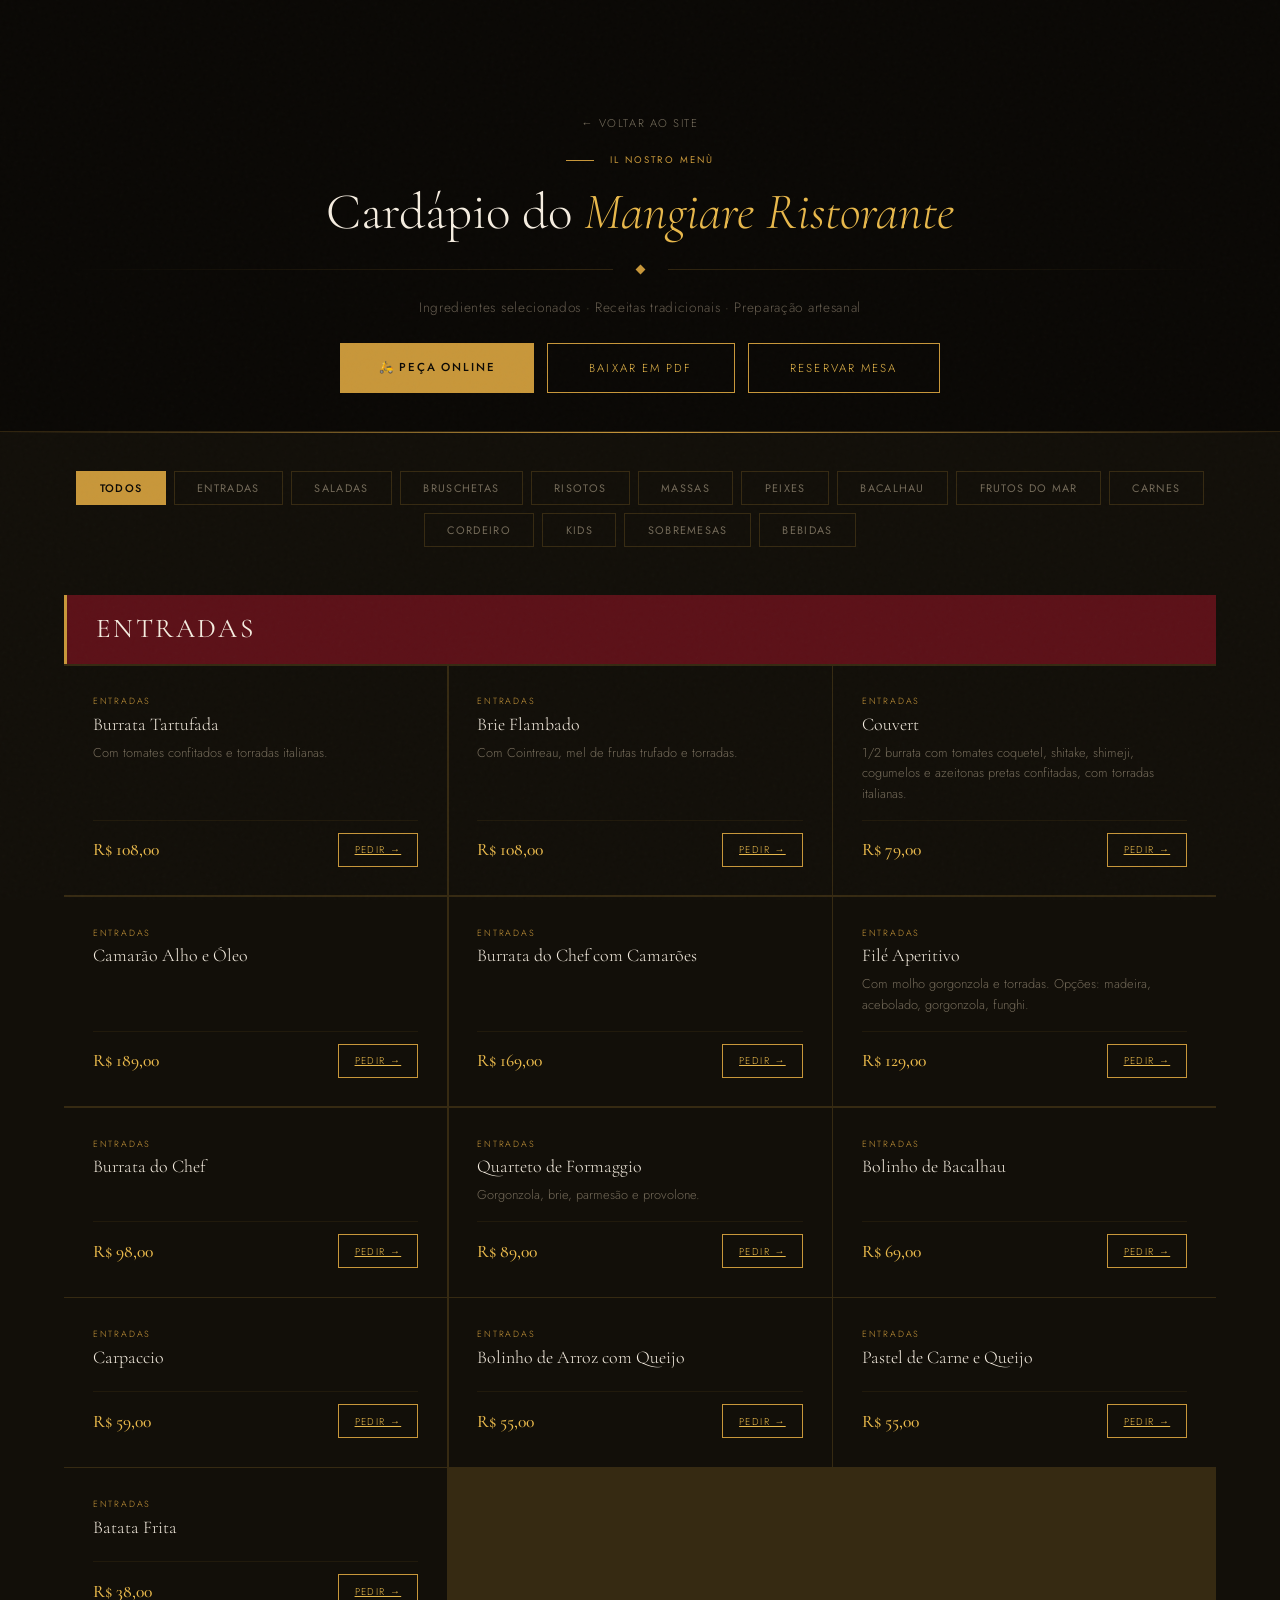
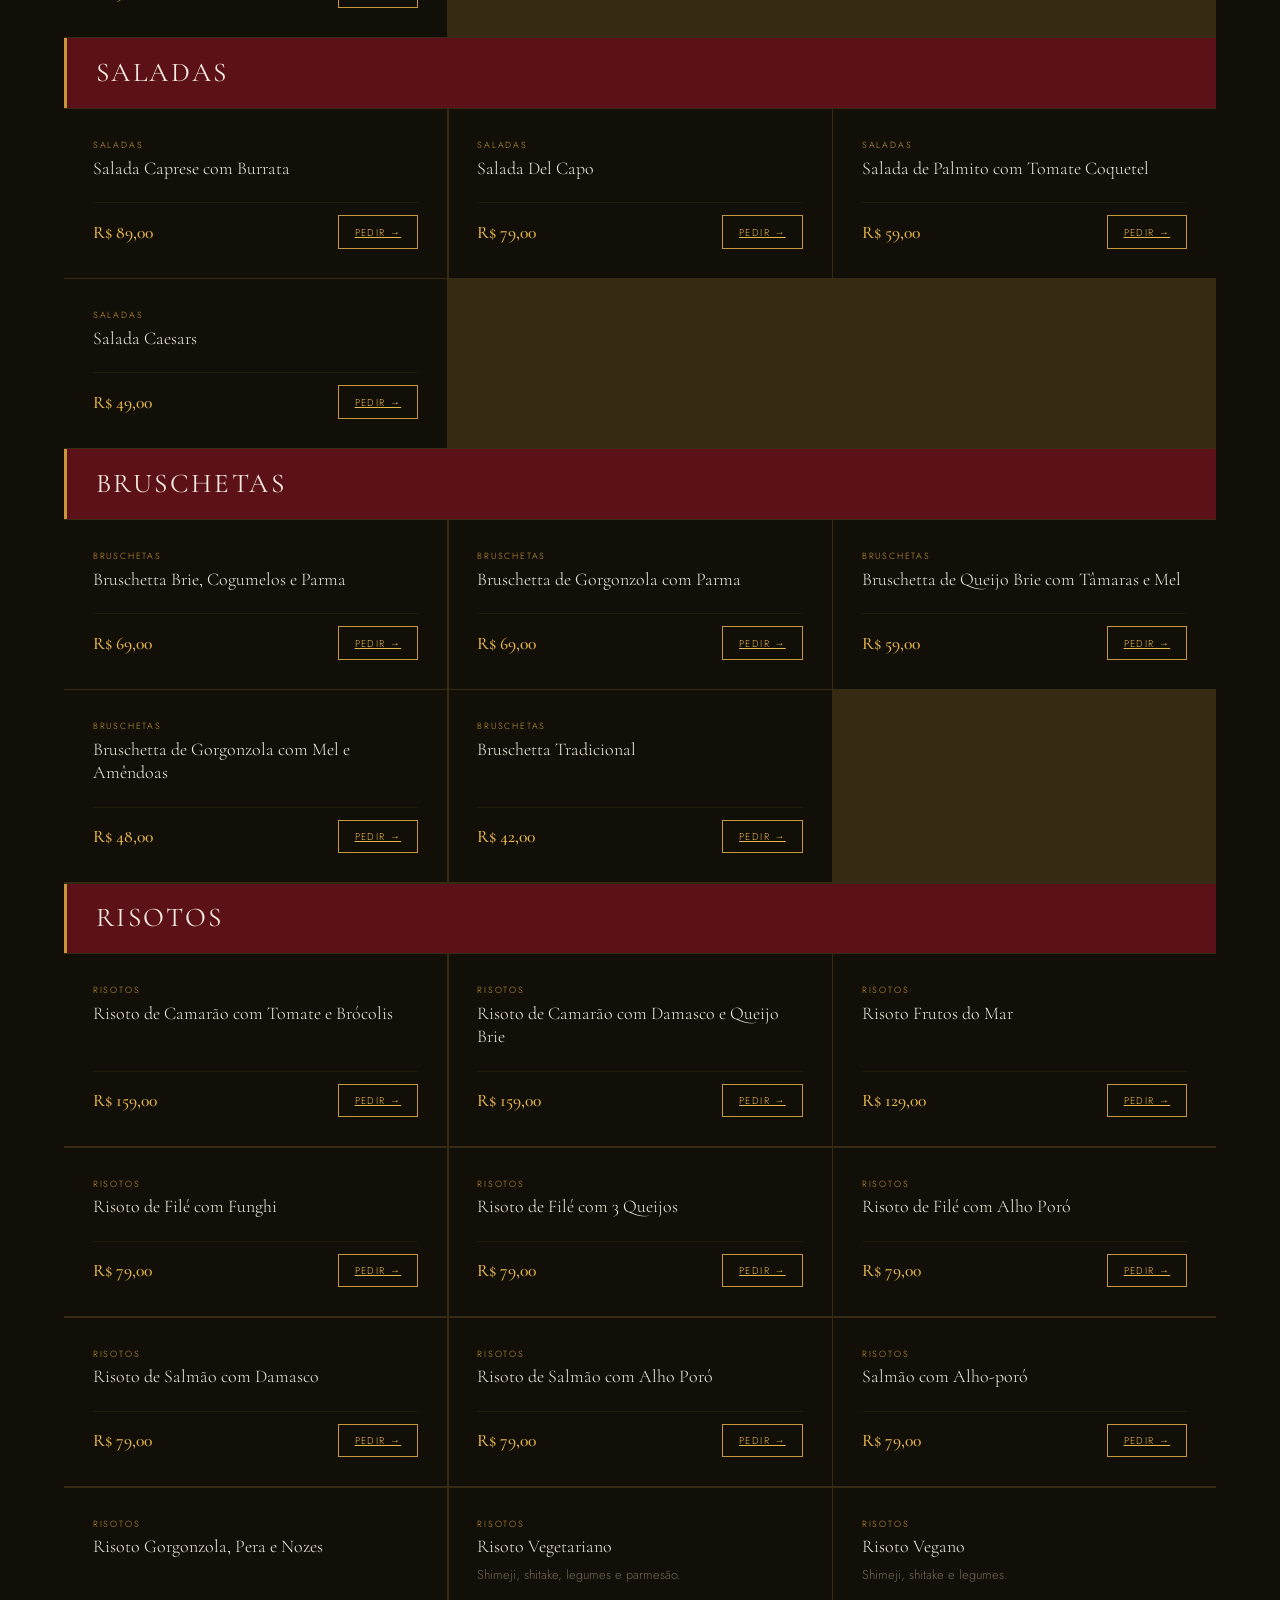
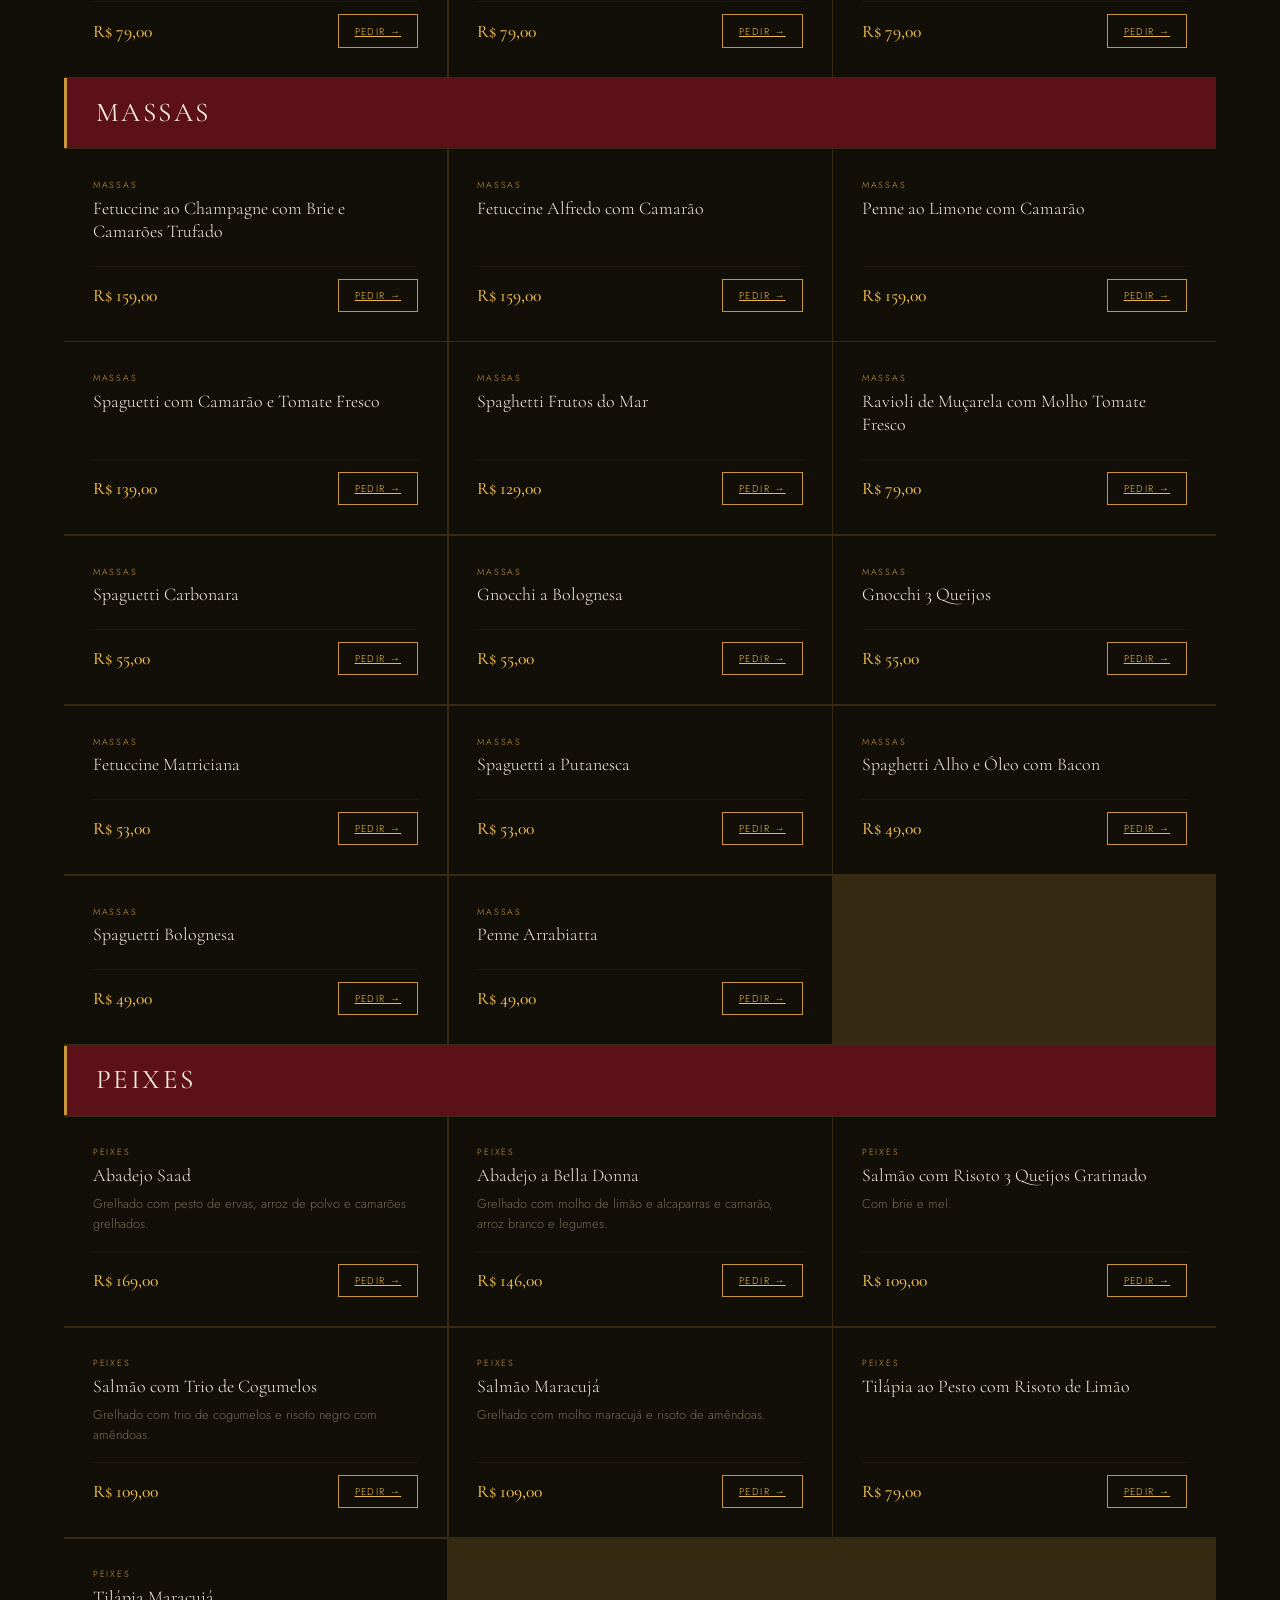
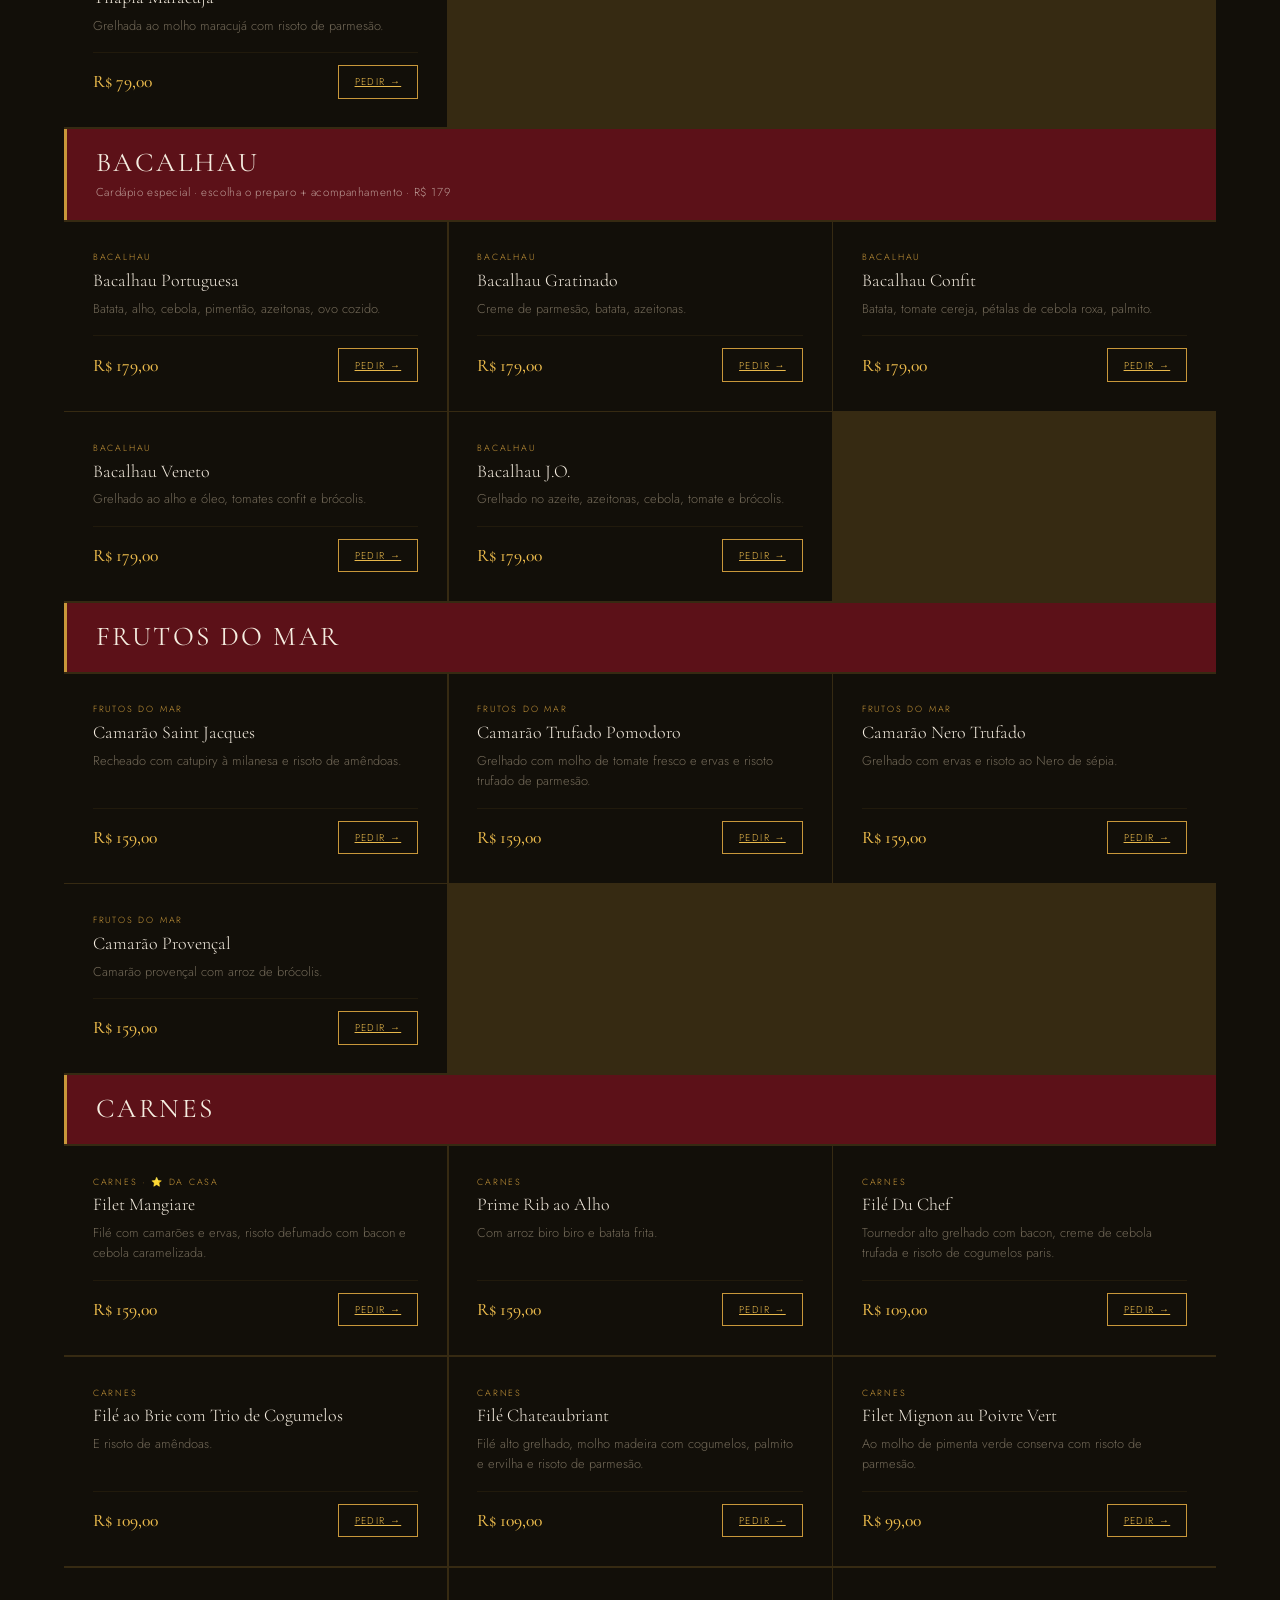
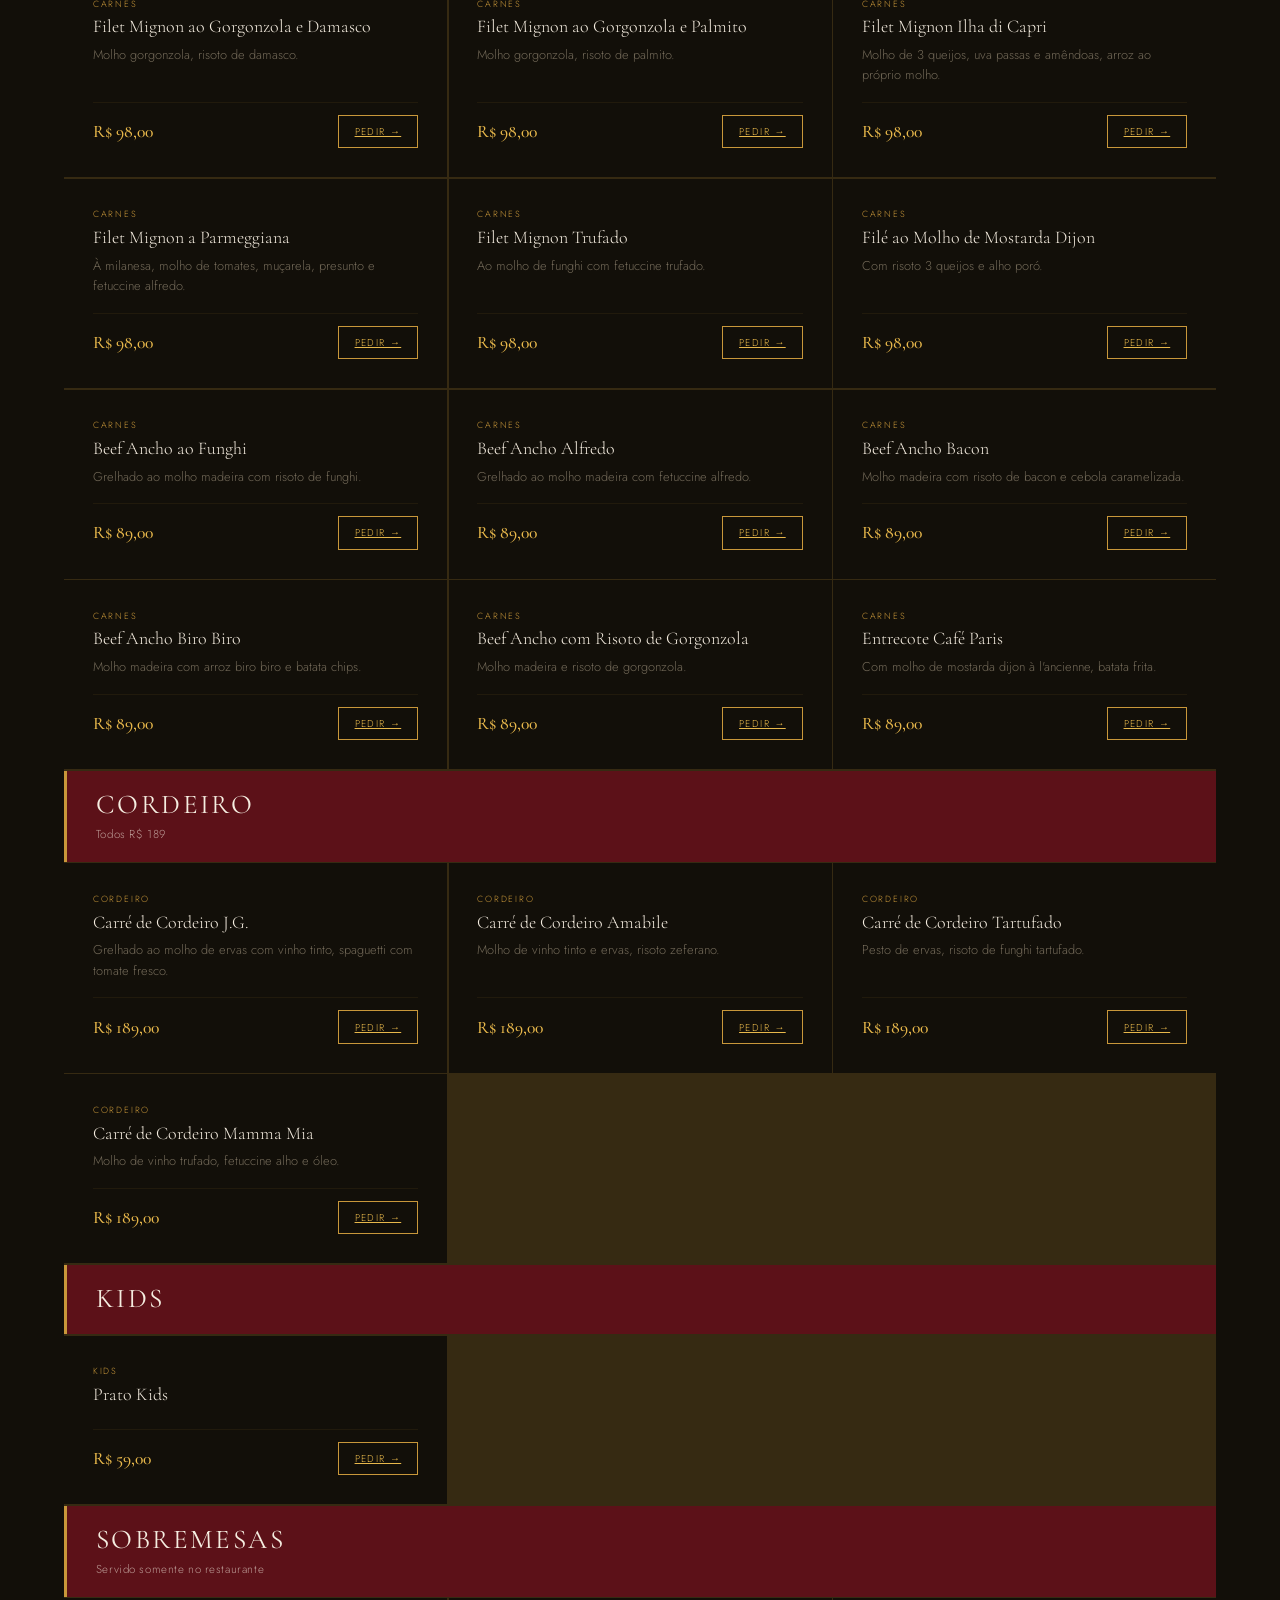
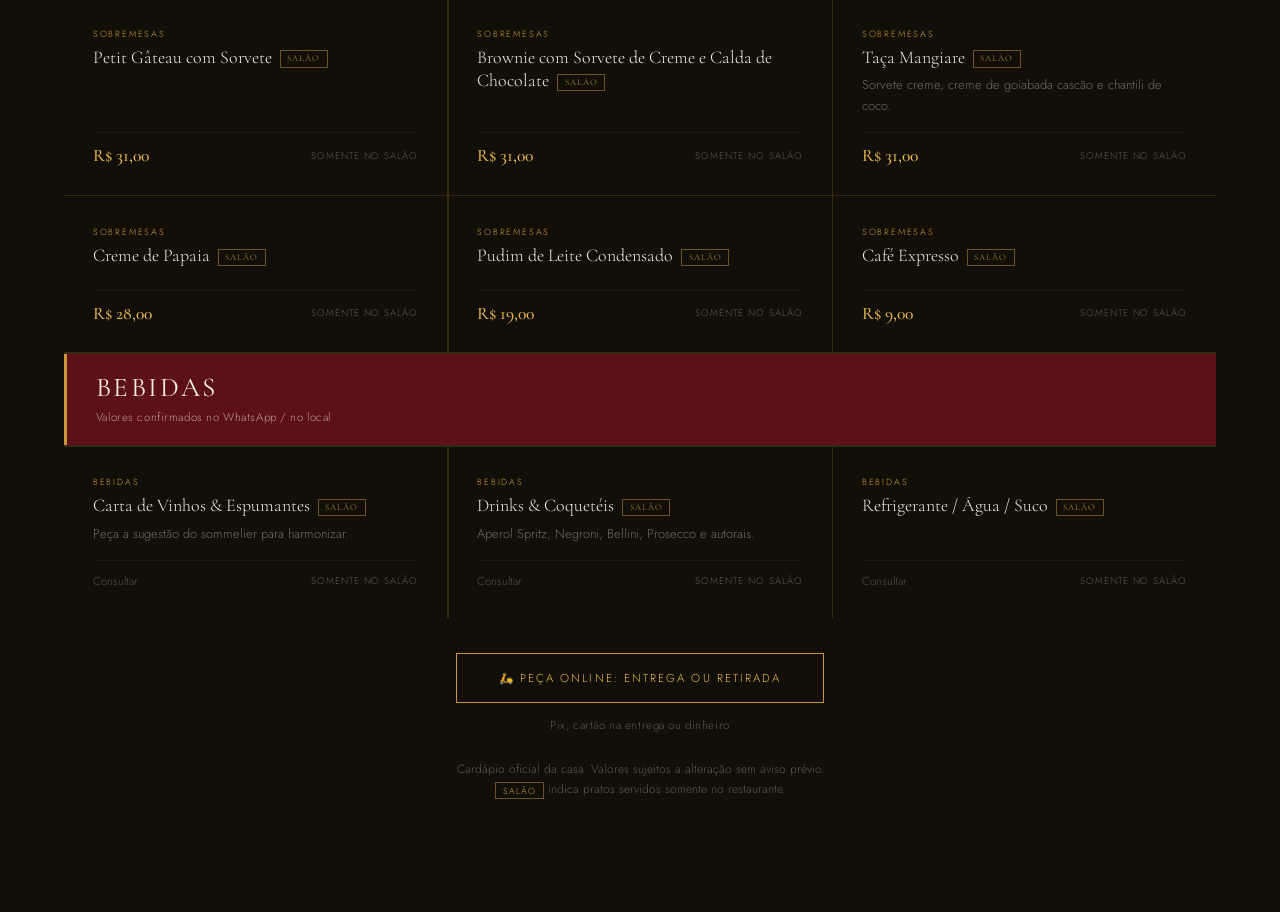
==== commit 5bba07ed: "Cardápio do site vira vitrine; pedido acontece num lugar só Antes existiam duas sacolas e três cópia" ====
--- a/cardapio.html
+++ b/cardapio.html
@@ -59,6 +59,7 @@
   <div class="section-ornament"><div class="ornament-diamond"></div></div>
   <p style="color:rgba(212,196,168,.45);font-size:.85rem;letter-spacing:.05em;">Ingredientes selecionados · Receitas tradicionais · Preparação artesanal</p>
   <div class="cardapio-acoes">
+    <a href="https://biovenda.app.br/modelos/mangiare/pedido.html" target="_blank" rel="noopener" class="btn-pedir">🛵 Peça online</a>
     <a href="cardapio-oficial.pdf" target="_blank" rel="noopener" class="btn-cardapio-completo">Baixar em PDF</a>
     <a href="https://wa.me/5534999473287?text=Ol%C3%A1!%20Quero%20fazer%20uma%20reserva%20no%20Mangiare%20%F0%9F%8D%B7" target="_blank" rel="noopener" class="btn-cardapio-completo">Reservar mesa</a>
   </div>
@@ -67,69 +68,15 @@
 <section class="menu-section" style="padding-top:2.4rem;padding-bottom:7rem;">
   <div class="cat-tabs" id="catTabs"></div>
   <div class="menu-grid" id="menuGrid"></div>
+  <div class="menu-cta">
+    <a href="https://biovenda.app.br/modelos/mangiare/pedido.html" target="_blank" rel="noopener" class="btn-cardapio-completo">🛵 Peça online: entrega ou retirada</a>
+    <p class="menu-cta-obs">Pix, cartão na entrega ou dinheiro</p>
+  </div>
   <p class="menu-rodape">Cardápio oficial da casa. Valores sujeitos a alteração sem aviso prévio.<br>
      <span class="menu-so-salao-legenda">Salão</span> indica pratos servidos somente no restaurante.</p>
 </section>
 
-<!-- SACOLA -->
-<div class="sacola-bar" id="sacolaBar" hidden>
-  <div class="sacola-bar-info"><strong id="sacolaQtd">0 itens</strong><span id="sacolaTotal">R$ 0,00</span></div>
-  <button type="button" class="sacola-bar-btn" id="btnVerSacola">Ver sacola</button>
-</div>
 
-<div class="sacola-ov" id="sacolaOv"></div>
-
-<aside class="sacola-sheet" id="sacolaSheet" aria-label="Sua sacola">
-  <div class="sacola-head">
-    <span>Sua sacola</span>
-    <button type="button" class="sacola-fechar" id="btnFechar" aria-label="Fechar">✕</button>
-  </div>
-
-  <div class="sacola-corpo">
-    <div id="sacolaItens"></div>
-
-    <div class="sacola-vazia" id="sacolaVazia">Sua sacola está vazia.</div>
-
-    <div id="sacolaCheckout" hidden>
-      <div class="sacola-tipo">
-        <button type="button" class="tipo-op on" id="opEntrega">🛵 Entrega</button>
-        <button type="button" class="tipo-op" id="opRetirada">🏠 Retirada</button>
-      </div>
-
-      <label class="sacola-lbl">Seu nome
-        <input type="text" id="fNome" placeholder="Como devemos chamar você?" autocomplete="name">
-      </label>
-
-      <label class="sacola-lbl">WhatsApp
-        <input type="tel" id="fTel" placeholder="(34) 90000-0000" autocomplete="tel">
-      </label>
-
-      <div id="camposEntrega">
-        <label class="sacola-lbl">Bairro
-          <select id="fBairro"></select>
-        </label>
-        <label class="sacola-lbl">Endereço
-          <input type="text" id="fEndereco" placeholder="Rua, número, complemento" autocomplete="street-address">
-        </label>
-      </div>
-
-      <label class="sacola-lbl">Observações
-        <textarea id="fObs" rows="2" placeholder="Ponto da carne, alergias, sem cebola..."></textarea>
-      </label>
-
-      <div class="sacola-resumo">
-        <div><span>Subtotal</span><span id="rSub">R$ 0,00</span></div>
-        <div id="linhaTaxa"><span>Taxa de entrega</span><span id="rTaxa">R$ 0,00</span></div>
-        <div class="sacola-resumo-total"><span>Total</span><span id="rTotal">R$ 0,00</span></div>
-      </div>
-
-      <button type="button" class="sacola-enviar" id="btnEnviar">Enviar pedido pelo WhatsApp</button>
-      <p class="sacola-obs">O pedido vai completo pro WhatsApp do restaurante, que confirma o horário e a forma de pagamento.</p>
-    </div>
-  </div>
-</aside>
-
-<div class="toast" id="toast"></div>
 
 <script src="cardapio-dados.js"></script>
 <script>
@@ -140,6 +87,7 @@
   if(!D || !tabs || !grid) return;
 
   var WA = '5534999473287';
+  var PEDIDO = 'https://biovenda.app.br/modelos/mangiare/pedido.html';  // pedido acontece num lugar so
   // Mesmas taxas usadas na demo de delivery.
   var BAIRROS = [
     {n:'São Benedito',taxa:5},{n:'Centro',taxa:7},{n:'Fabrício',taxa:8},
@@ -186,7 +134,7 @@
          +   '<div class="menu-card-desc">'+esc(it.d||'')+'</div>'
          +   '<div class="menu-card-footer">'+preco
          +     (podePedir
-                 ? '<button type="button" class="btn-add" data-id="'+it.id+'">+ Adicionar</button>'
+                 ? '<a class="btn-add" href="'+PEDIDO+'" target="_blank" rel="noopener">Pedir →</a>'
                  : '<span class="so-salao-nota">Somente no salão</span>')
          +   '</div>'
          + '</div>';
@@ -207,130 +155,6 @@
     window.scrollTo({top: tabs.offsetTop - 20, behavior:'smooth'});
   });
 
-  // ---- sacola ----
-  var cart = {};
-  var tipoEntrega = 'entrega';
-  var bar = document.getElementById('sacolaBar'), sheet = document.getElementById('sacolaSheet'),
-      ov = document.getElementById('sacolaOv'), lista = document.getElementById('sacolaItens'),
-      vazia = document.getElementById('sacolaVazia'), checkout = document.getElementById('sacolaCheckout'),
-      selBairro = document.getElementById('fBairro'), camposEntrega = document.getElementById('camposEntrega');
-
-  BAIRROS.forEach(function(b){
-    var o = document.createElement('option');
-    o.value = b.n; o.textContent = b.n + ' · ' + fmt(b.taxa);
-    selBairro.appendChild(o);
-  });
-
-  function qtdTotal(){ return Object.values(cart).reduce(function(a,b){return a+b;}, 0); }
-  function subtotal(){ return Object.keys(cart).reduce(function(a,id){ return a + ITENS[id].p * cart[id]; }, 0); }
-  function taxa(){
-    if(tipoEntrega !== 'entrega' || !qtdTotal()) return 0;
-    var b = BAIRROS.find(function(x){ return x.n === selBairro.value; });
-    return b ? b.taxa : 0;
-  }
-  function total(){ return subtotal() + taxa(); }
-
-  function mudar(id, delta){
-    var q = (cart[id] || 0) + delta;
-    if(q <= 0) delete cart[id]; else cart[id] = q;
-    if(delta > 0 && cart[id] === 1) toast(ITENS[id].n + ' adicionado');
-    render();
-  }
-
-  function render(){
-    var n = qtdTotal();
-    bar.hidden = (n === 0);
-    document.getElementById('sacolaQtd').textContent = n + (n === 1 ? ' item' : ' itens');
-    document.getElementById('sacolaTotal').textContent = fmt(total());
-
-    vazia.hidden = (n > 0);
-    checkout.hidden = (n === 0);
-
-    lista.innerHTML = Object.keys(cart).map(function(id){
-      var it = ITENS[id], q = cart[id];
-      return '<div class="sacola-item">'
-        + '<div class="sacola-item-nome">'+esc(it.n)+'<span>'+fmt(it.p)+' cada</span></div>'
-        + '<div class="sacola-step">'
-        +   '<button type="button" data-menos="'+id+'" aria-label="Tirar um">−</button>'
-        +   '<span>'+q+'</span>'
-        +   '<button type="button" data-mais="'+id+'" aria-label="Adicionar um">+</button>'
-        + '</div>'
-        + '<div class="sacola-item-sub">'+fmt(it.p * q)+'</div>'
-        + '</div>';
-    }).join('');
-
-    document.getElementById('rSub').textContent = fmt(subtotal());
-    document.getElementById('rTaxa').textContent = fmt(taxa());
-    document.getElementById('rTotal').textContent = fmt(total());
-    document.getElementById('linhaTaxa').style.display = (tipoEntrega === 'entrega') ? 'flex' : 'none';
-  }
-
-  grid.addEventListener('click', function(e){
-    var b = e.target.closest('.btn-add');
-    if(b) mudar(b.dataset.id, 1);
-  });
-  lista.addEventListener('click', function(e){
-    var m = e.target.closest('[data-mais]'), s = e.target.closest('[data-menos]');
-    if(m) mudar(m.dataset.mais, 1);
-    if(s) mudar(s.dataset.menos, -1);
-  });
-
-  function abrir(){ sheet.classList.add('open'); ov.classList.add('open'); document.body.style.overflow='hidden'; }
-  function fechar(){ sheet.classList.remove('open'); ov.classList.remove('open'); document.body.style.overflow=''; }
-  document.getElementById('btnVerSacola').addEventListener('click', abrir);
-  document.getElementById('btnFechar').addEventListener('click', fechar);
-  ov.addEventListener('click', fechar);
-
-  function setTipo(tipo){
-    tipoEntrega = tipo;
-    document.getElementById('opEntrega').classList.toggle('on', tipo === 'entrega');
-    document.getElementById('opRetirada').classList.toggle('on', tipo === 'retirada');
-    camposEntrega.style.display = (tipo === 'entrega') ? 'block' : 'none';
-    render();
-  }
-  document.getElementById('opEntrega').addEventListener('click', function(){ setTipo('entrega'); });
-  document.getElementById('opRetirada').addEventListener('click', function(){ setTipo('retirada'); });
-  selBairro.addEventListener('change', render);
-
-  var toastT;
-  function toast(msg){
-    var el = document.getElementById('toast');
-    el.textContent = msg; el.classList.add('show');
-    clearTimeout(toastT); toastT = setTimeout(function(){ el.classList.remove('show'); }, 1800);
-  }
-
-  document.getElementById('btnEnviar').addEventListener('click', function(){
-    if(!qtdTotal()) return;
-    var nome = document.getElementById('fNome').value.trim();
-    var tel = document.getElementById('fTel').value.trim();
-    if(!nome){ toast('Falta o seu nome'); document.getElementById('fNome').focus(); return; }
-    if(!tel){ toast('Falta o seu WhatsApp'); document.getElementById('fTel').focus(); return; }
-    var endereco = document.getElementById('fEndereco').value.trim();
-    if(tipoEntrega === 'entrega' && !endereco){ toast('Falta o endereço'); document.getElementById('fEndereco').focus(); return; }
-
-    var linhas = Object.keys(cart).map(function(id){
-      var it = ITENS[id];
-      return '• ' + cart[id] + 'x ' + it.n + ' — ' + fmt(it.p * cart[id]);
-    }).join('\n');
-
-    var obs = document.getElementById('fObs').value.trim();
-    var msg = '🍝 *Novo Pedido | Mangiare Ristorante*\n\n'
-      + '👤 ' + nome + '\n📱 ' + tel + '\n\n'
-      + '*Itens*\n' + linhas + '\n\n'
-      + 'Subtotal: ' + fmt(subtotal()) + '\n'
-      + (tipoEntrega === 'entrega'
-          ? '🛵 Entrega · ' + selBairro.value + '\n📍 ' + endereco + '\nTaxa: ' + fmt(taxa()) + '\n'
-          : '🏠 Retirada no restaurante\n')
-      + '*Total: ' + fmt(total()) + '*\n'
-      + (obs ? '\n📝 ' + obs + '\n' : '')
-      + '\n_Pedido feito pelo site mangiareristorante.com.br_';
-
-    // Quando o Pix entrar, e aqui que o pedido passa a ir pro backend antes do WhatsApp.
-    window.open('https://wa.me/' + WA + '?text=' + encodeURIComponent(msg), '_blank', 'noopener');
-  });
-
-  setTipo('entrega');
-  render();
 })();
 </script>
 
--- a/estilo.css
+++ b/estilo.css
@@ -764,7 +764,7 @@
 }
 
 /* ---- CHAMADA DE AVALIACAO NO GOOGLE ---- */
-.avalie-sec{padding:4.5rem 5% 4rem;background:var(--nero-warm);border-top:1px solid var(--bordo);}
+.avalie-sec{padding:3.5rem 0 0;background:transparent;border-top:none;}
 .avalie-box{max-width:640px;margin:0 auto;text-align:center;}
 .avalie-estrelas{color:var(--oro-chiaro);font-size:1.5rem;letter-spacing:.35em;margin-bottom:1rem;}
 .avalie-titulo{font-family:'Cormorant Garamond',serif;font-size:2rem;color:var(--avorio);font-weight:400;margin-bottom:.7rem;}
@@ -774,3 +774,8 @@
 .avalie-link{display:block;margin-top:1.3rem;color:rgba(212,196,168,.5);font-size:.78rem;letter-spacing:.05em;text-decoration:none;}
 .avalie-link:hover{color:var(--oro-chiaro);}
 @media(max-width:900px){ .avalie-btn{min-height:44px;display:inline-flex;align-items:center;justify-content:center;} .avalie-link{min-height:44px;display:flex;align-items:center;justify-content:center;} }
+
+/* ---- Chamada para a pagina de pedido ---- */
+.btn-pedir{display:inline-block;background:var(--oro);color:var(--nero);padding:1rem 2.4rem;font-family:'Jost',sans-serif;font-size:.72rem;letter-spacing:.16em;text-transform:uppercase;text-decoration:none;font-weight:500;transition:background .3s;}
+.btn-pedir:hover{background:var(--oro-chiaro);}
+@media(max-width:900px){ .btn-pedir{min-height:44px;display:inline-flex;align-items:center;justify-content:center;} }
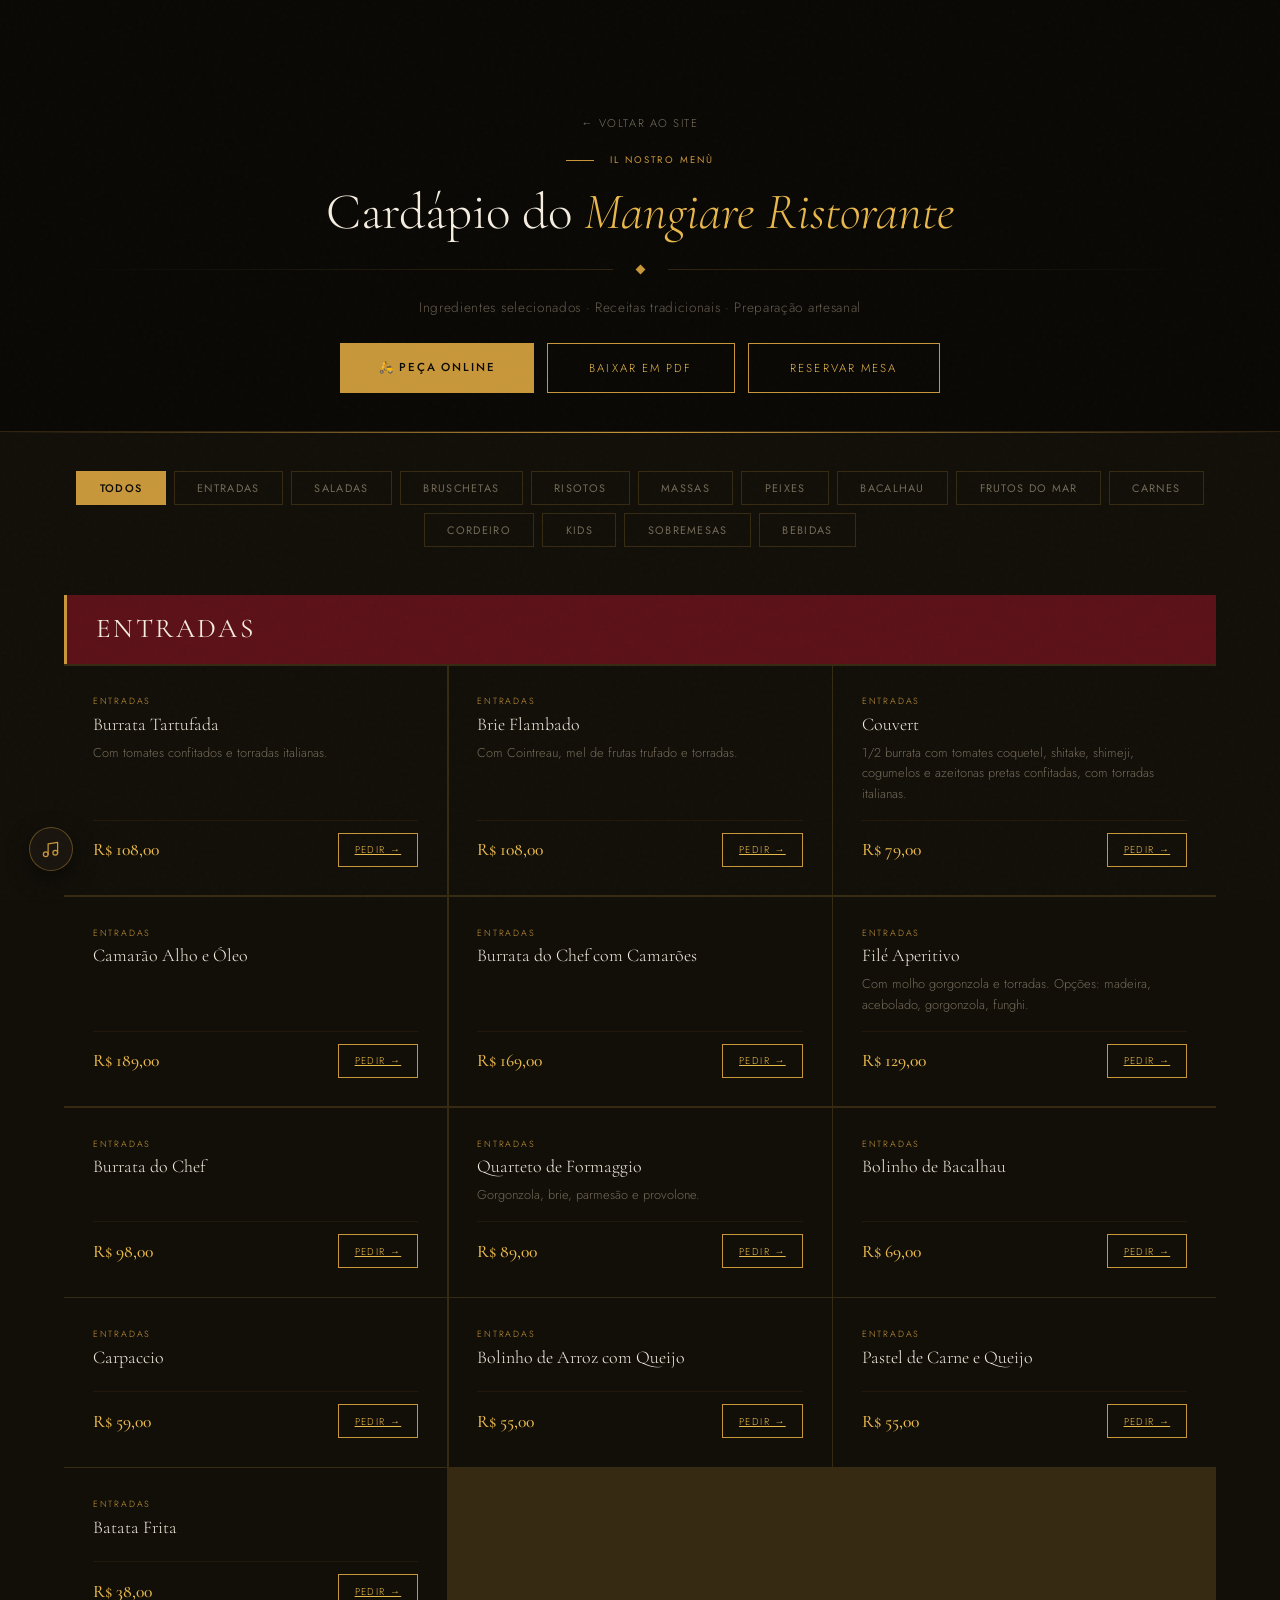
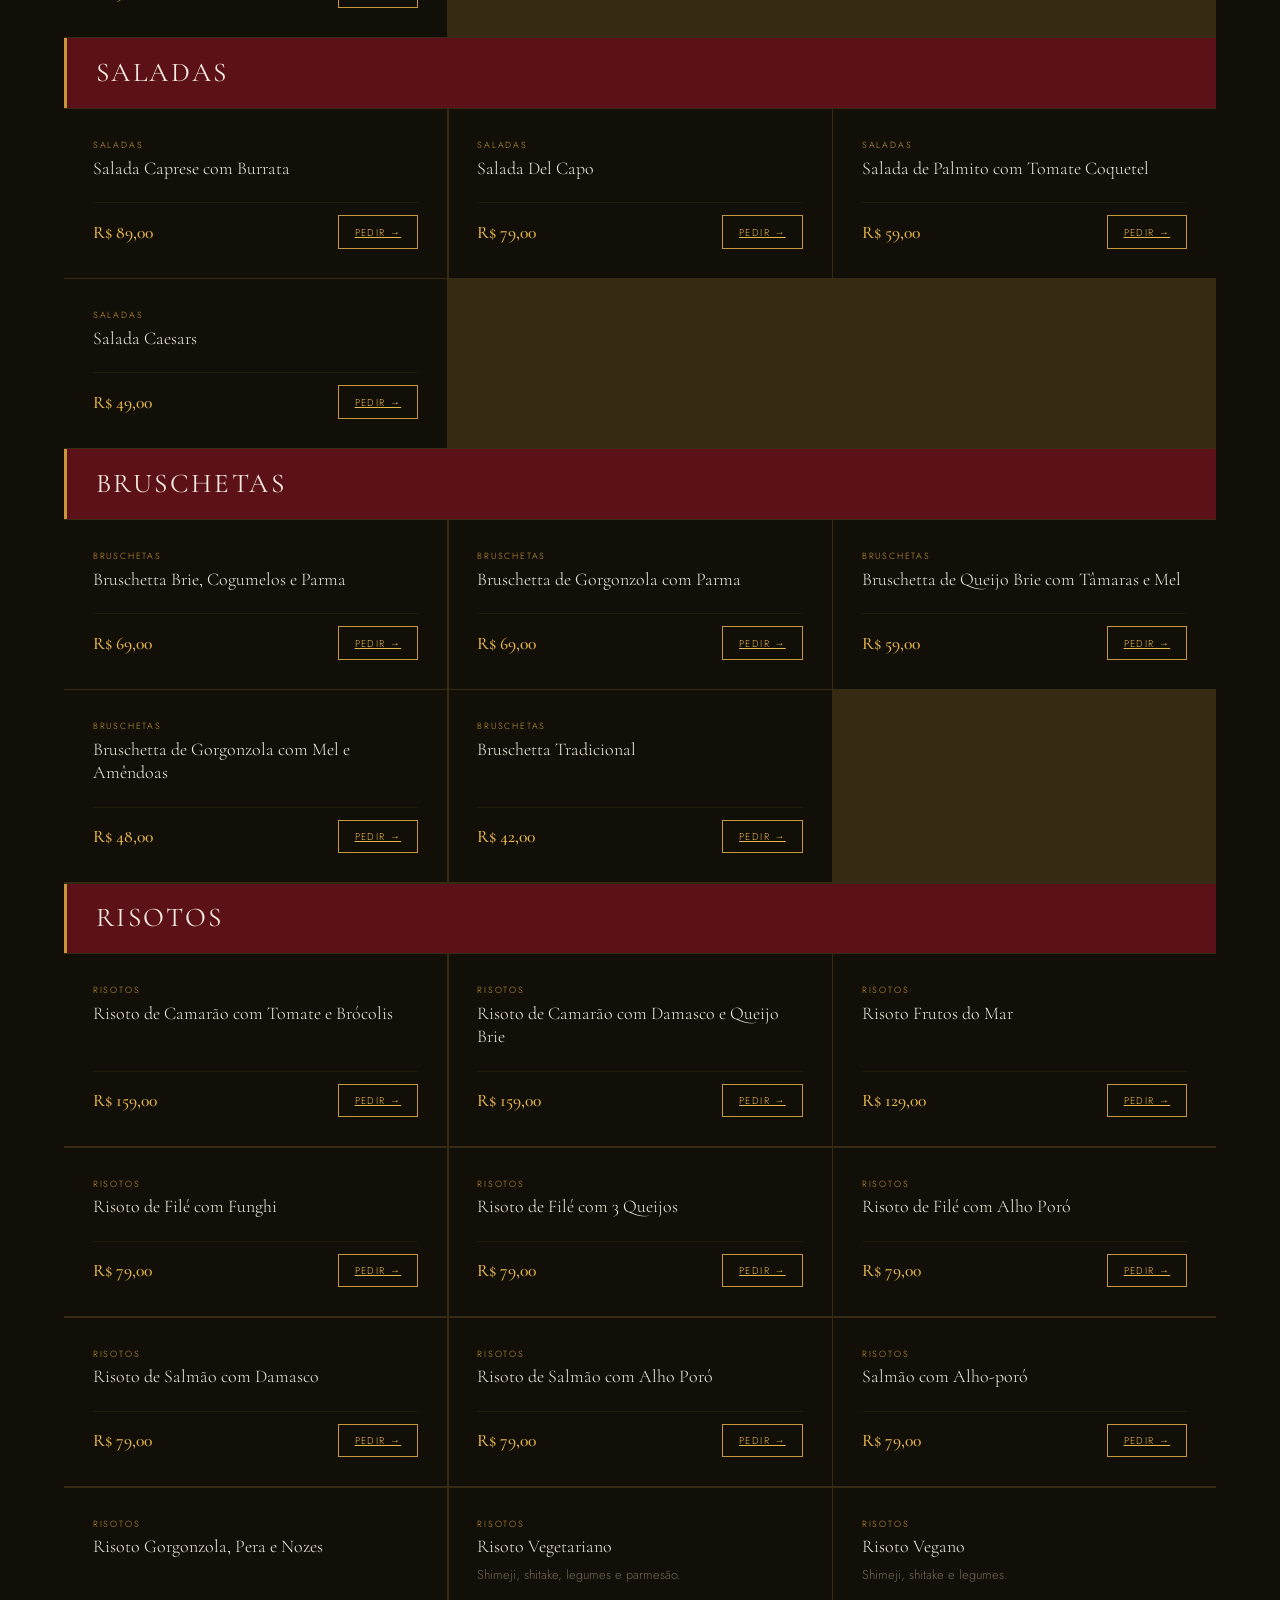
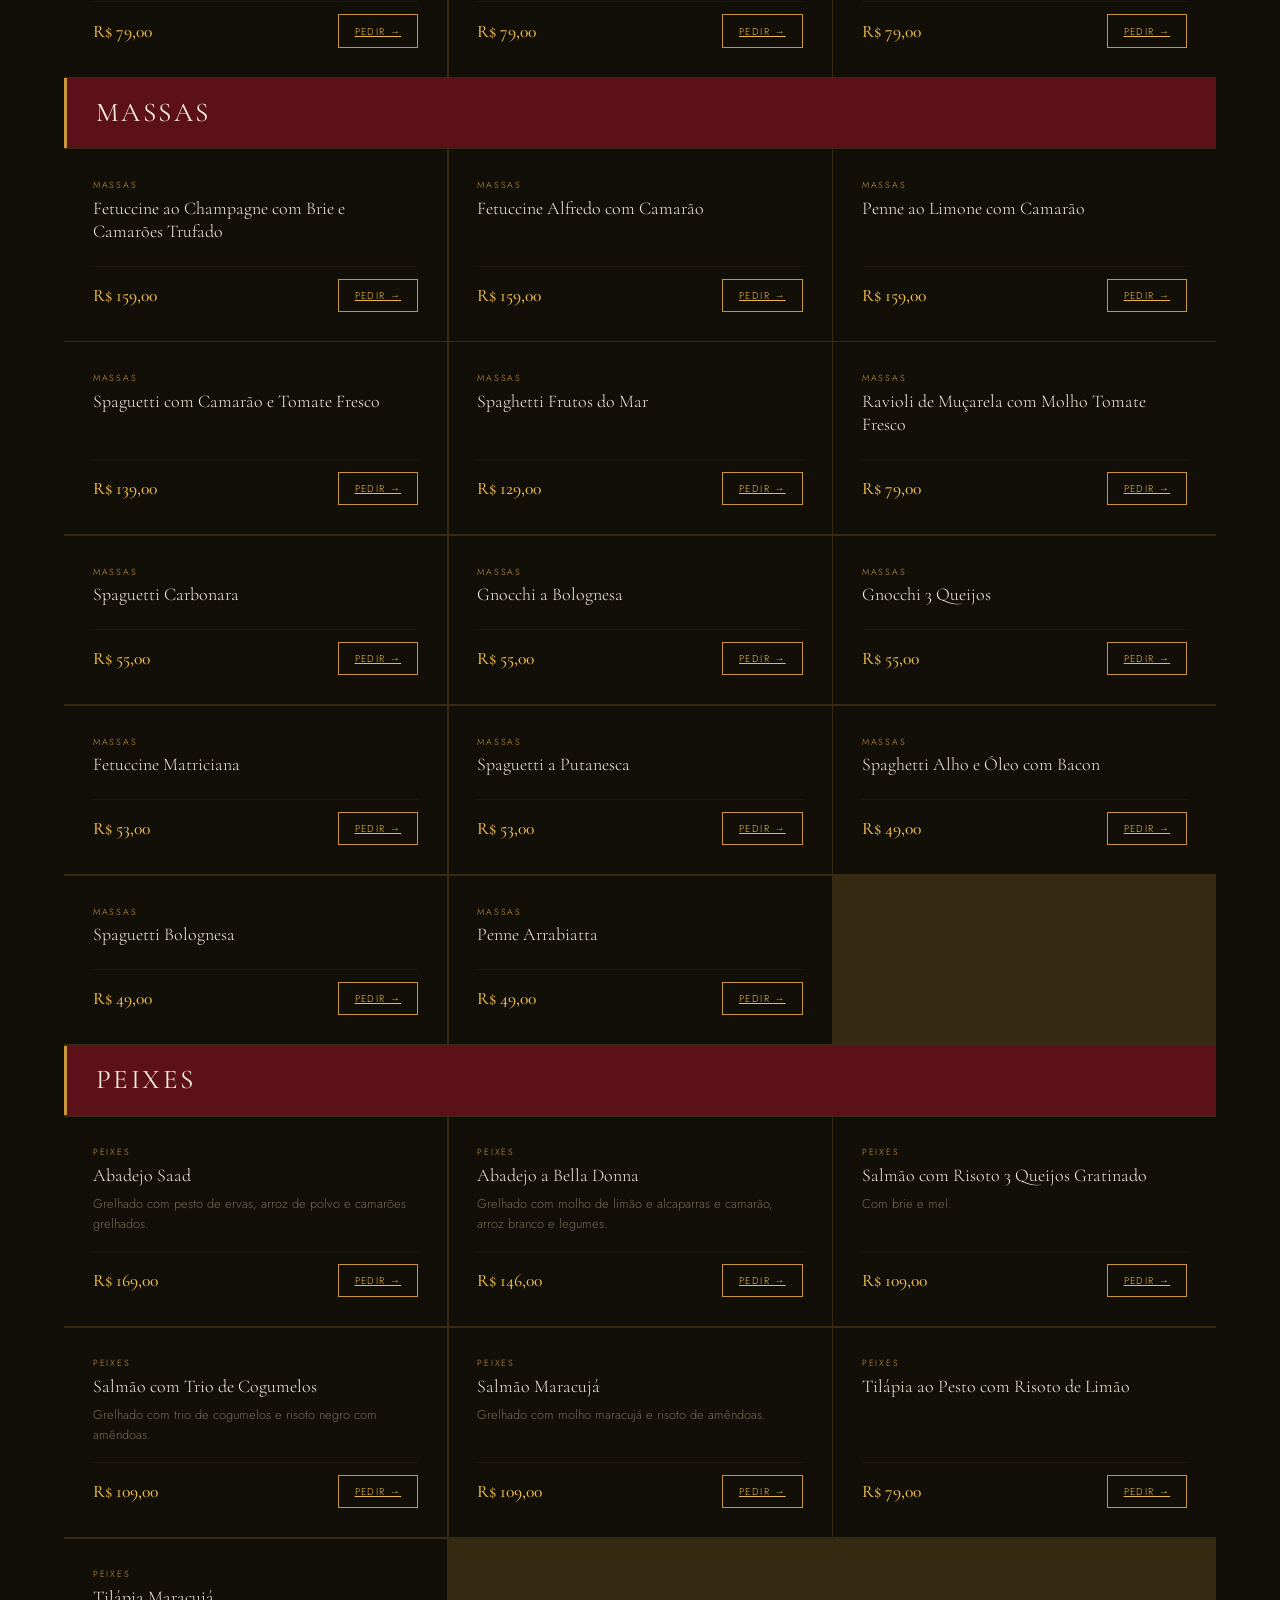
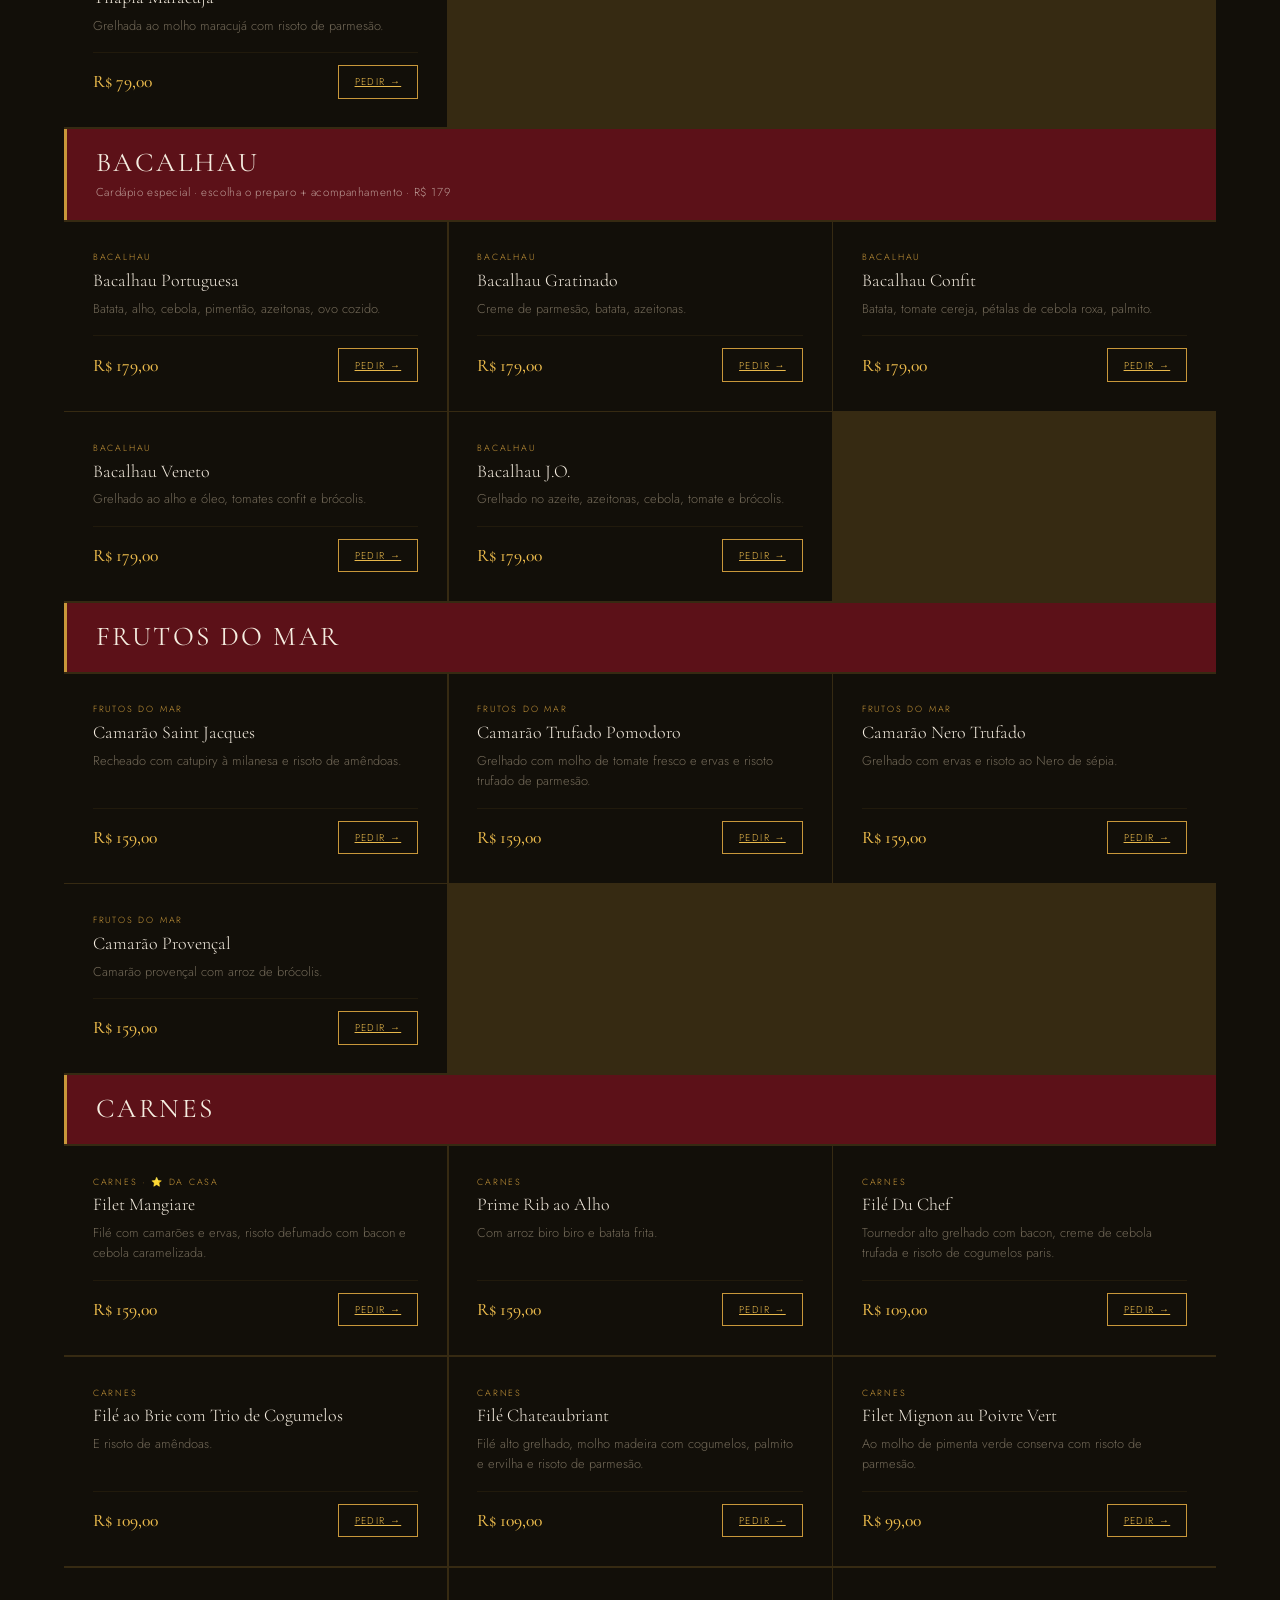
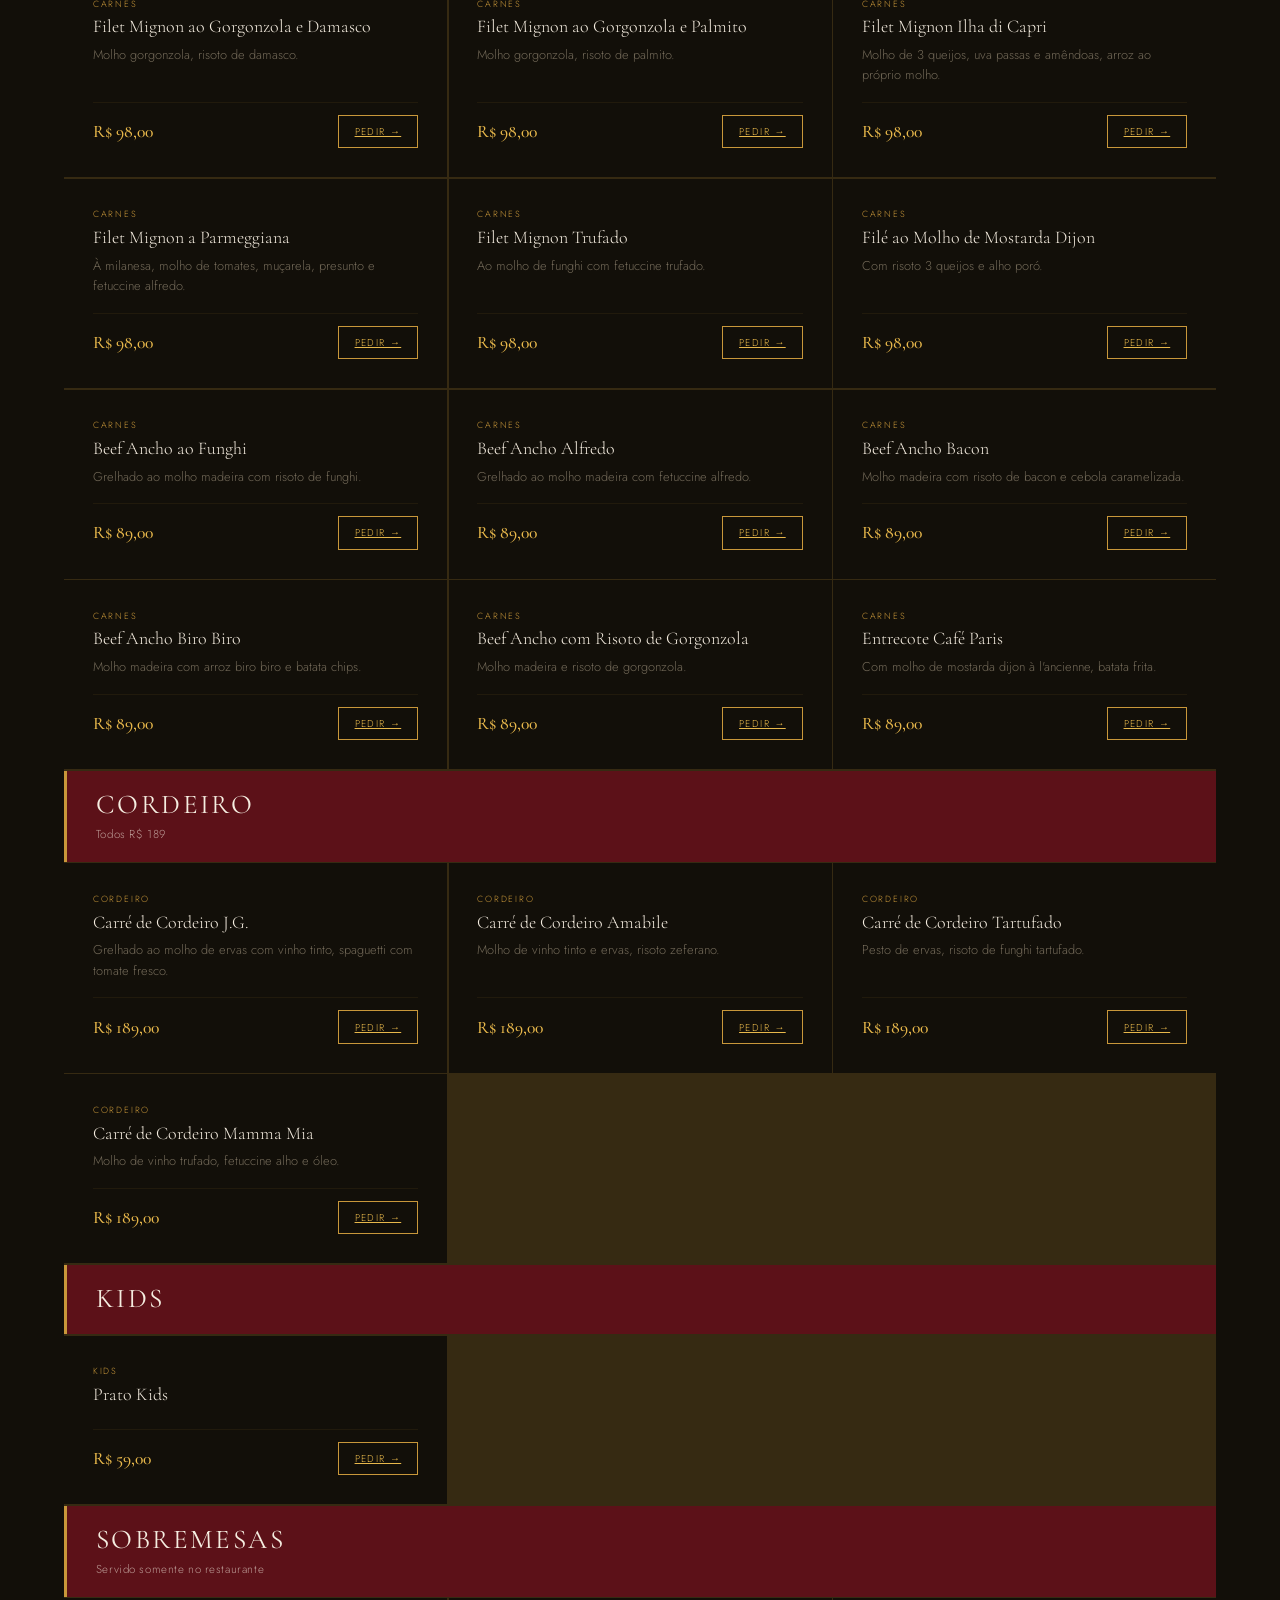
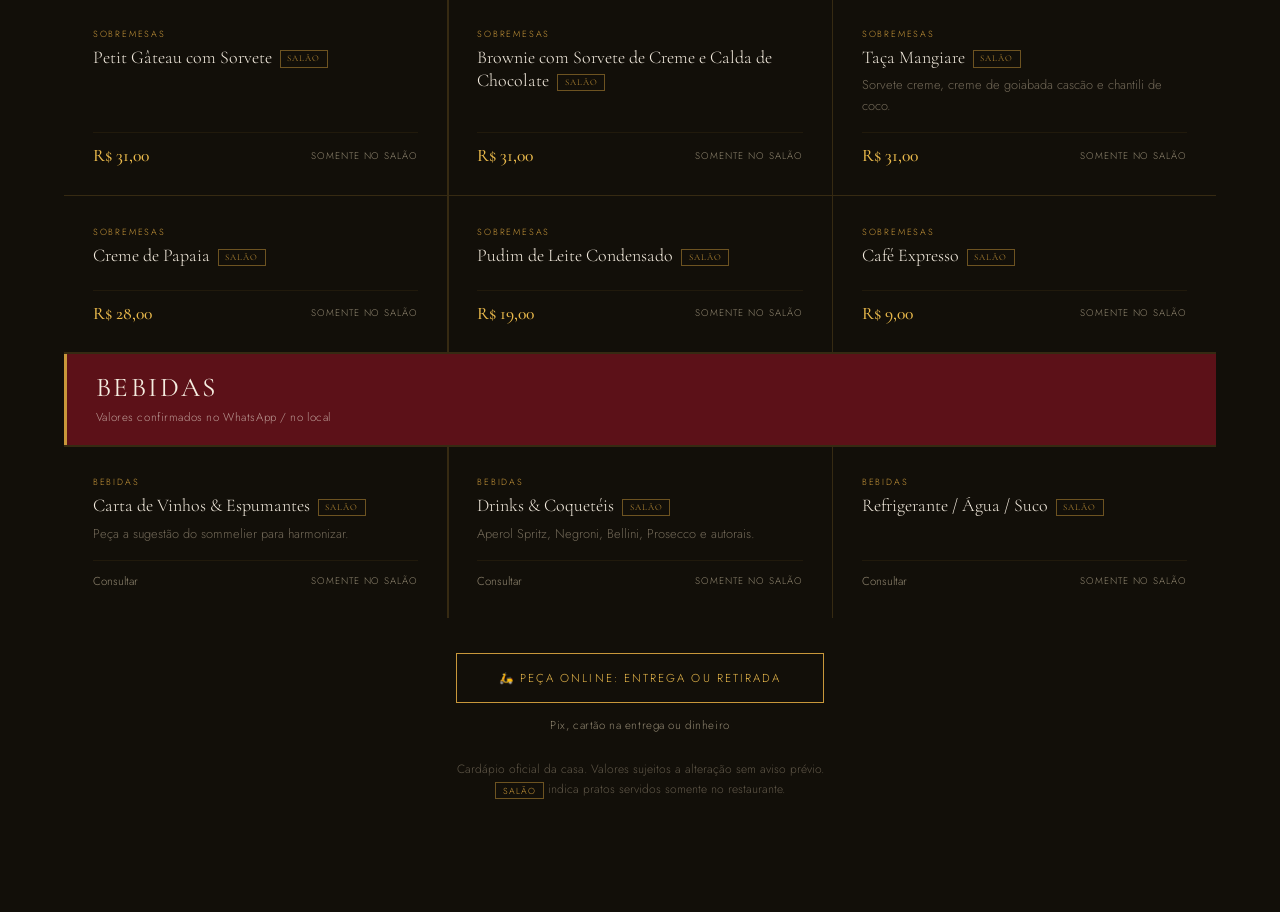
==== commit 28ca45ae: "Música ambiente, acessibilidade dos textos e correções no carrossel e no menu - Música italiana de f" ====
--- a/cardapio.html
+++ b/cardapio.html
@@ -158,5 +158,18 @@
 })();
 </script>
 
+<!-- MUSICA AMBIENTE -->
+<audio id="ambientMusic" src="audio/tarantella.mp3" loop preload="none"></audio>
+<button class="music-btn" id="musicBtn" aria-label="Ligar ou desligar a música ambiente" type="button">
+  <span class="music-wave" aria-hidden="true"></span>
+  <svg class="music-icon-play" viewBox="0 0 24 24" fill="none" stroke="currentColor" stroke-width="1.6" stroke-linecap="round" stroke-linejoin="round" aria-hidden="true">
+    <path d="M9 18V5l12-2v13"/><circle cx="6" cy="18" r="3"/><circle cx="18" cy="16" r="3"/>
+  </svg>
+  <svg class="music-icon-pause" viewBox="0 0 24 24" fill="none" stroke="currentColor" stroke-width="1.6" stroke-linecap="round" stroke-linejoin="round" aria-hidden="true">
+    <rect x="6" y="4" width="4" height="16" rx="1"/><rect x="14" y="4" width="4" height="16" rx="1"/>
+  </svg>
+</button>
+<script src="musica.js"></script>
+
 </body>
 </html>
--- a/estilo.css
+++ b/estilo.css
@@ -72,7 +72,7 @@
 .hero-chef-overlay{position:absolute;inset:0;background:linear-gradient(to right,rgba(10,8,5,.8) 0%,rgba(10,8,5,.1) 50%,transparent 100%);}
 .hero-chef-badge{position:absolute;bottom:2.5rem;right:2rem;background:rgba(10,8,5,.85);border:1px solid var(--bordo);backdrop-filter:blur(8px);padding:1.2rem 1.5rem;text-align:center;min-width:160px;}
 .hero-chef-badge .chef-years{font-family:'Cormorant Garamond',serif;font-size:2.5rem;color:var(--oro);font-weight:300;line-height:1;}
-.hero-chef-badge .chef-years-label{font-size:.58rem;letter-spacing:.18em;text-transform:uppercase;color:rgba(212,196,168,.4);margin-top:.25rem;}
+.hero-chef-badge .chef-years-label{font-size:.58rem;letter-spacing:.18em;text-transform:uppercase;color:rgba(212,196,168,.65);margin-top:.25rem;}
 .hero-chef-badge .chef-name{font-family:'Cormorant Garamond',serif;font-size:.95rem;color:var(--avorio);font-style:italic;margin-top:.5rem;}
 
 .hero-scroll{position:absolute;bottom:2rem;left:5%;display:flex;flex-direction:column;align-items:center;gap:7px;opacity:0;animation:fadeUp 1s 1.4s ease both;z-index:2;pointer-events:none;}
@@ -233,7 +233,7 @@
 .chef-stats{display:grid;grid-template-columns:1fr 1fr;gap:1.2rem;margin-top:2.5rem;}
 .stat-box{border-left:2px solid var(--oro);padding:.8rem 1.2rem;background:rgba(200,151,58,.05);}
 .stat-num{font-family:'Cormorant Garamond',serif;font-size:2.2rem;color:var(--oro);font-weight:300;line-height:1;}
-.stat-label{font-size:.65rem;letter-spacing:.1em;text-transform:uppercase;color:rgba(212,196,168,.45);margin-top:.25rem;}
+.stat-label{font-size:.65rem;letter-spacing:.1em;text-transform:uppercase;color:rgba(212,196,168,.7);margin-top:.25rem;}
 
 /* ══ VIDEOS (ESTILO REELS ATUALIZADO) ══ */
 .videos-section {
@@ -335,7 +335,7 @@
 .menu-card-desc{font-size:.8rem;color:rgba(212,196,168,.5);line-height:1.6;flex:1;}
 .menu-card-footer{display:flex;justify-content:space-between;align-items:center;margin-top:1rem;padding-top:.75rem;border-top:1px solid rgba(200,151,58,.08);}
 .menu-card-price{font-family:'Cormorant Garamond',serif;font-size:1.1rem;color:var(--oro-chiaro);font-weight:500;}
-.menu-card-price.consultar{font-family:'Jost',sans-serif;font-size:.72rem;color:rgba(212,196,168,.35);font-weight:300;}
+.menu-card-price.consultar{font-family:'Jost',sans-serif;font-size:.72rem;color:rgba(212,196,168,.65);font-weight:300;}
 .btn-reservar{font-size:.62rem;letter-spacing:.1em;text-transform:uppercase;color:var(--oro);text-decoration:none;border-bottom:1px solid transparent;transition:border-color .25s;white-space:nowrap;}
 .btn-reservar:hover{border-color:var(--oro);}
 
@@ -347,7 +347,7 @@
 .review-stars{color:var(--oro);font-size:.85rem;letter-spacing:3px;margin-bottom:1rem;}
 .review-text{font-family:'Cormorant Garamond',serif;font-size:1.05rem;font-style:italic;color:rgba(212,196,168,.78);line-height:1.7;margin-bottom:1.2rem;}
 .review-author{font-size:.62rem;letter-spacing:.14em;text-transform:uppercase;color:rgba(200,151,58,.45);}
-.reviews-total{margin-top:3rem;padding-top:2rem;border-top:1px solid rgba(200,151,58,.1);font-size:.68rem;letter-spacing:.15em;text-transform:uppercase;color:rgba(212,196,168,.3);}
+.reviews-total{margin-top:3rem;padding-top:2rem;border-top:1px solid rgba(200,151,58,.1);font-size:.68rem;letter-spacing:.15em;text-transform:uppercase;color:rgba(212,196,168,.65);}
 .reviews-total strong{font-family:'Cormorant Garamond',serif;font-size:1.35rem;font-style:italic;color:var(--oro);font-weight:300;}
 
 /* EFEITO ABERTO / FECHADO */
@@ -364,13 +364,13 @@
 
 .status-aberto {
     background: rgba(40, 167, 69, 0.2);
-    color: #28a745; /* Verde */
+    color: #5dd47a; /* Verde (clareado p/ contraste) */
     border: 1px solid #28a745;
 }
 
 .status-fechado {
     background: rgba(220, 53, 69, 0.2);
-    color: #dc3545; /* Vermelho */
+    color: #ff7683; /* Vermelho (clareado p/ contraste) */
     border: 1px solid #dc3545;
 }
 
@@ -512,9 +512,22 @@
 .fab.wts{background:#25D366;box-shadow:0 6px 20px rgba(37,211,102,.4);animation:wGlow 2.8s ease-in-out infinite;}
 @keyframes wGlow{0%,100%{box-shadow:0 6px 20px rgba(37,211,102,.4);}50%{box-shadow:0 8px 28px rgba(37,211,102,.62),0 0 0 5px rgba(37,211,102,.07);}}
 .fab.igr{background:linear-gradient(135deg,#f09433,#e6683c,#dc2743,#cc2366,#bc1888);box-shadow:0 6px 20px rgba(188,24,136,.3);}
-#back-top{position:fixed;left:1.8rem;bottom:1.8rem;z-index:400;width:44px;height:44px;background:var(--carbone);border:1px solid var(--bordo);color:var(--oro);display:flex;align-items:center;justify-content:center;font-size:1rem;text-decoration:none;opacity:0;transform:translateY(12px);transition:opacity .4s,transform .4s,background .25s;}
+#back-top{position:fixed;left:1.8rem;bottom:5.4rem;z-index:400;width:44px;height:44px;background:var(--carbone);border:1px solid var(--bordo);color:var(--oro);display:flex;align-items:center;justify-content:center;font-size:1rem;text-decoration:none;opacity:0;transform:translateY(12px);transition:opacity .4s,transform .4s,background .25s;}
 #back-top.show{opacity:1;transform:translateY(0);}
 #back-top:hover{background:var(--oro);color:var(--nero);border-color:var(--oro);}
+
+/* ---- MUSICA AMBIENTE ---- */
+.music-btn{position:fixed;left:1.8rem;bottom:1.8rem;z-index:950;width:44px;height:44px;border-radius:50%;background:rgba(28,22,16,.82);backdrop-filter:blur(14px);-webkit-backdrop-filter:blur(14px);border:1px solid var(--bordo-forte);color:var(--oro);display:grid;place-items:center;cursor:pointer;opacity:0;transform:translateY(12px);transition:opacity .5s,transform .5s,background .3s,border-color .3s,color .3s;box-shadow:0 8px 24px rgba(0,0,0,.45);}
+.music-btn.visible{opacity:1;transform:translateY(0);}
+.music-btn:hover{background:var(--oro);color:var(--nero);border-color:var(--oro);}
+.music-btn svg{width:19px;height:19px;}
+.music-btn .music-icon-pause{display:none;}
+.music-btn.playing .music-icon-play{display:none;}
+.music-btn.playing .music-icon-pause{display:block;}
+.music-btn .music-wave{position:absolute;inset:-4px;border-radius:50%;border:1px solid var(--bordo-forte);opacity:0;pointer-events:none;}
+.music-btn.needs-click .music-wave{animation:musicPulse 2s ease-out infinite;}
+@keyframes musicPulse{0%{opacity:.8;transform:scale(1);}100%{opacity:0;transform:scale(1.5);}}
+@media(max-width:900px){ .music-btn{left:1rem;bottom:1rem;} }
 #toast{position:fixed;bottom:5.5rem;left:50%;transform:translateX(-50%) translateY(16px);background:var(--carbone);color:var(--oro-chiaro);border:1px solid var(--bordo);padding:10px 24px;font-family:'Jost',sans-serif;font-size:.8rem;letter-spacing:.06em;box-shadow:0 8px 32px rgba(0,0,0,.5);z-index:8000;opacity:0;white-space:nowrap;transition:opacity .35s,transform .35s;pointer-events:none;}
 #toast.show{opacity:1;transform:translateX(-50%) translateY(0);}
 #vinho-cursor{position:fixed;pointer-events:none;z-index:9997;font-size:.95rem;transform:translate(-50%,-50%);opacity:0;user-select:none;}
@@ -537,7 +550,7 @@
   .fab-lbl{display:none;}
   .fab{padding:13px;}
   .float-stack{right:1rem;bottom:1rem;}
-  #back-top{left:1rem;bottom:1rem;}
+  #back-top{left:1rem;bottom:4.6rem;}
   #toast{white-space:normal;text-align:center;max-width:82vw;}
   .hero-scroll{display:none;}
   .footer-bottom{flex-direction:column;text-align:center;}
@@ -637,7 +650,7 @@
 .redes-mng-eyebrow{font-family:'Jost',sans-serif;font-size:.6rem;letter-spacing:.42em;text-transform:uppercase;color:var(--oro);opacity:.8;margin-bottom:1rem;}
 .redes-mng-title{font-family:'Cormorant Garamond',serif;font-weight:300;font-size:clamp(2.2rem,5vw,3.6rem);color:var(--avorio);line-height:1.1;margin-bottom:.4rem;}
 .redes-mng-title em{font-style:italic;color:var(--oro-chiaro);}
-.redes-mng-sub{font-family:'Cormorant Garamond',serif;font-style:italic;font-size:1rem;color:rgba(212,196,168,.45);letter-spacing:.08em;margin-bottom:2.8rem;}
+.redes-mng-sub{font-family:'Cormorant Garamond',serif;font-style:italic;font-size:1rem;color:rgba(212,196,168,.7);letter-spacing:.08em;margin-bottom:2.8rem;}
 .redes-mng-btns{display:flex;gap:1.1rem;justify-content:center;flex-wrap:wrap;}
 .redes-mng-btn{display:inline-flex;align-items:center;gap:.7rem;padding:.95rem 2.2rem;font-family:'Jost',sans-serif;font-size:.62rem;letter-spacing:.24em;text-transform:uppercase;text-decoration:none;font-weight:500;transition:transform .3s ease,box-shadow .3s ease,background-color .3s ease,border-color .3s ease;position:relative;overflow:hidden;}
 .redes-mng-btn::before{content:'';position:absolute;inset:0;background:rgba(255,255,255,.07);transform:translateX(-101%);transition:transform .45s ease;}
@@ -675,7 +688,7 @@
 .menu-cta{max-width:1200px;margin:2.2rem auto 0;text-align:center;}
 .btn-cardapio-completo{display:inline-block;border:1px solid var(--oro);color:var(--oro-chiaro);background:transparent;padding:1rem 2.6rem;font-family:'Jost',sans-serif;font-size:.72rem;letter-spacing:.18em;text-transform:uppercase;text-decoration:none;transition:background .3s,color .3s;}
 .btn-cardapio-completo:hover{background:var(--oro);color:var(--nero);}
-.menu-cta-obs{margin-top:.9rem;color:rgba(212,196,168,.4);font-size:.72rem;letter-spacing:.05em;}
+.menu-cta-obs{margin-top:.9rem;color:rgba(212,196,168,.65);font-size:.72rem;letter-spacing:.05em;}
 .cardapio-topo{padding:110px 5% 2.4rem;text-align:center;border-bottom:1px solid var(--bordo);}
 .cardapio-topo .voltar{display:inline-block;margin-bottom:1.4rem;color:rgba(212,196,168,.55);font-size:.7rem;letter-spacing:.14em;text-transform:uppercase;text-decoration:none;}
 .cardapio-topo .voltar:hover{color:var(--oro-chiaro);}
@@ -689,7 +702,7 @@
 /* ---- SACOLA DO CARDAPIO ---- */
 .btn-add{background:transparent;border:1px solid var(--oro);color:var(--oro-chiaro);font-family:'Jost',sans-serif;font-size:.62rem;letter-spacing:.14em;text-transform:uppercase;padding:.52rem 1rem;cursor:pointer;transition:background .25s,color .25s;}
 .btn-add:hover{background:var(--oro);color:var(--nero);}
-.so-salao-nota{font-size:.6rem;letter-spacing:.1em;text-transform:uppercase;color:rgba(212,196,168,.4);}
+.so-salao-nota{font-size:.6rem;letter-spacing:.1em;text-transform:uppercase;color:rgba(212,196,168,.65);}
 
 .sacola-bar{position:fixed;left:0;right:0;bottom:0;z-index:400;background:var(--rosso-vino);border-top:1px solid var(--bordo-forte);display:flex;align-items:center;justify-content:space-between;gap:1rem;padding:.85rem 5%;}
 .sacola-bar-info{display:flex;flex-direction:column;line-height:1.35;}
@@ -704,7 +717,7 @@
 .sacola-head{display:flex;align-items:center;justify-content:space-between;padding:1.3rem 1.6rem;border-bottom:1px solid var(--bordo);font-family:'Cormorant Garamond',serif;font-size:1.5rem;color:var(--oro-chiaro);}
 .sacola-fechar{background:none;border:none;color:var(--testo);font-size:1.1rem;cursor:pointer;padding:.2rem .4rem;}
 .sacola-corpo{padding:1.3rem 1.6rem 2rem;overflow-y:auto;flex:1;}
-.sacola-vazia{color:rgba(212,196,168,.45);font-size:.85rem;text-align:center;padding:2.4rem 0;}
+.sacola-vazia{color:rgba(212,196,168,.7);font-size:.85rem;text-align:center;padding:2.4rem 0;}
 
 .sacola-item{display:grid;grid-template-columns:1fr auto auto;align-items:center;gap:.8rem;padding:.85rem 0;border-bottom:1px solid rgba(200,151,58,.14);}
 .sacola-item-nome{font-size:.85rem;color:var(--testo-chiaro);line-height:1.4;}
@@ -726,7 +739,7 @@
 .sacola-resumo div{display:flex;justify-content:space-between;padding:.3rem 0;}
 .sacola-resumo-total{margin-top:.5rem;padding-top:.6rem!important;border-top:1px solid rgba(200,151,58,.18);font-family:'Cormorant Garamond',serif;font-size:1.35rem;color:var(--oro-chiaro);}
 .sacola-enviar{width:100%;background:#25D366;color:#fff;border:none;padding:1.05rem;font-family:'Jost',sans-serif;font-size:.72rem;letter-spacing:.14em;text-transform:uppercase;cursor:pointer;}
-.sacola-obs{margin-top:.8rem;font-size:.68rem;line-height:1.6;color:rgba(212,196,168,.4);text-align:center;}
+.sacola-obs{margin-top:.8rem;font-size:.68rem;line-height:1.6;color:rgba(212,196,168,.65);text-align:center;}
 
 .toast{position:fixed;left:50%;bottom:5.6rem;transform:translateX(-50%) translateY(14px);background:var(--carbone);border:1px solid var(--bordo-forte);color:var(--testo-chiaro);padding:.7rem 1.3rem;font-size:.78rem;opacity:0;pointer-events:none;transition:.28s;z-index:600;}
 .toast.show{opacity:1;transform:translateX(-50%) translateY(0);}
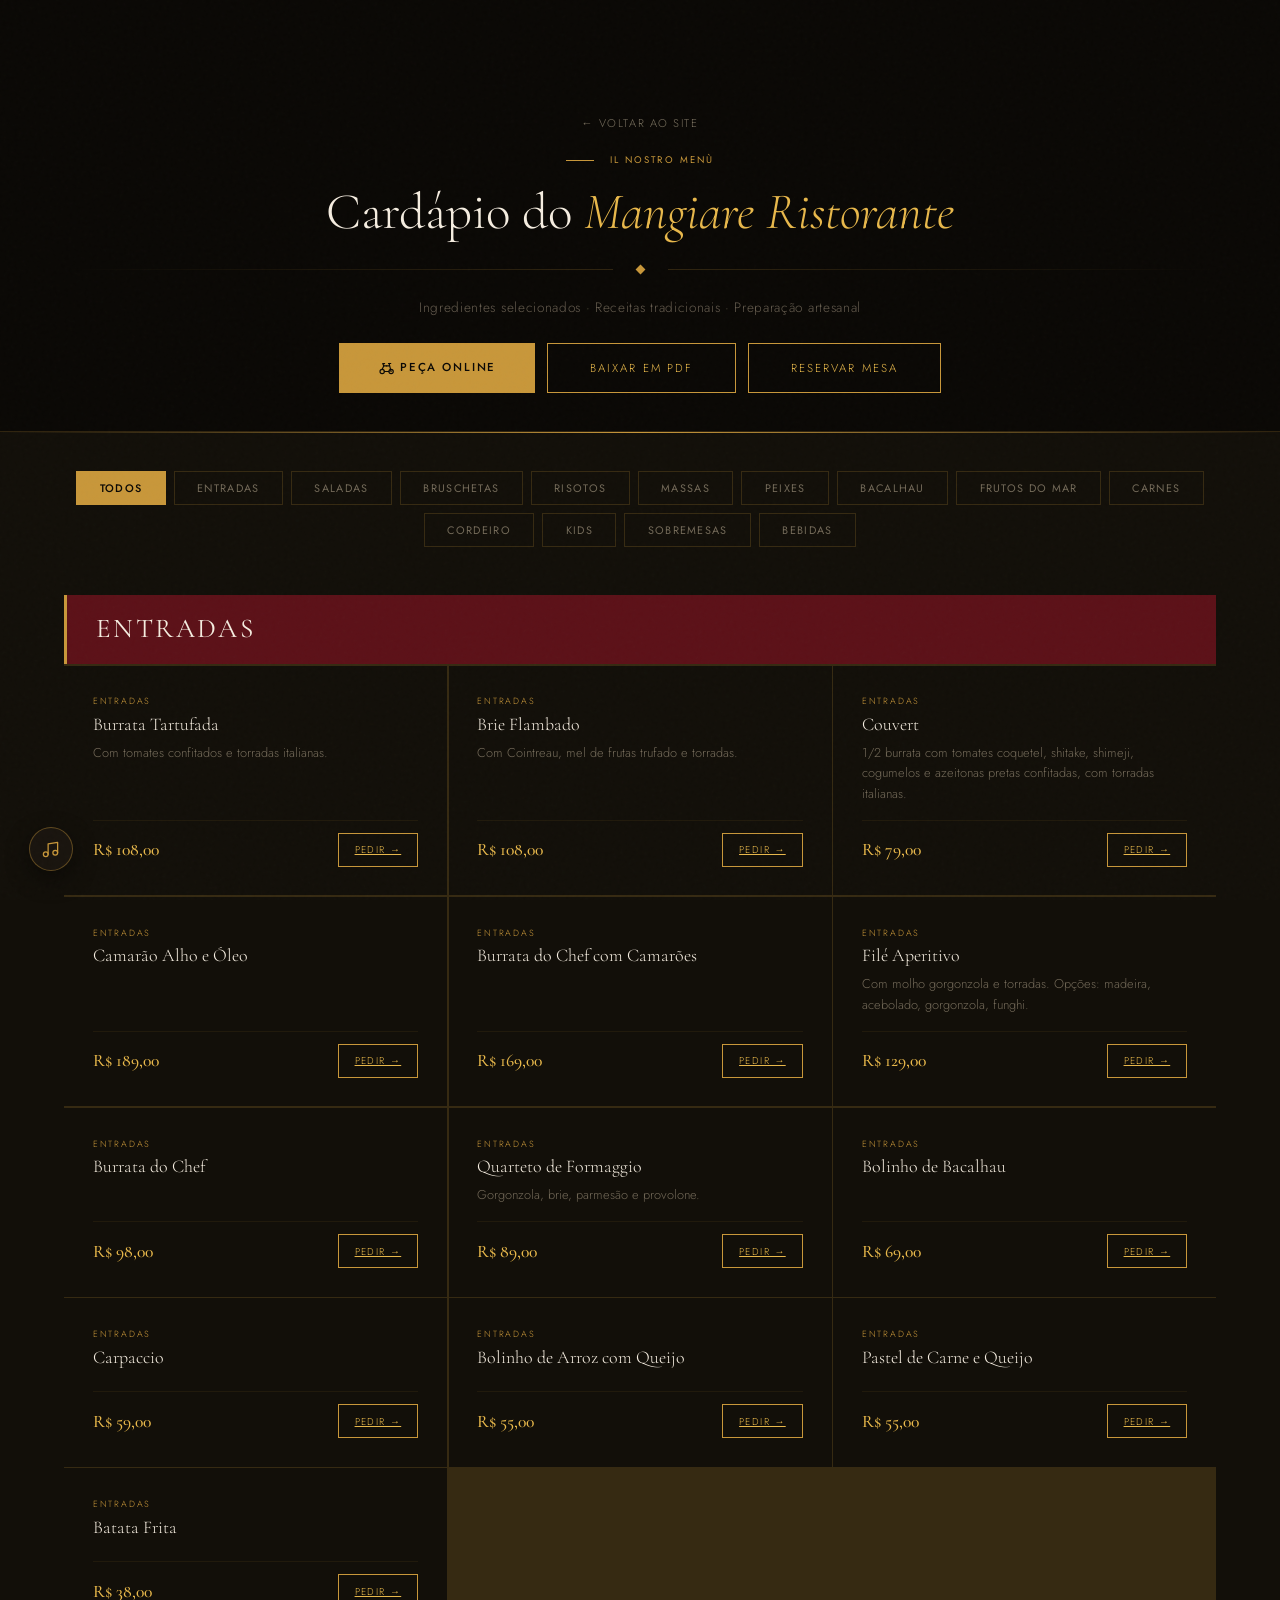
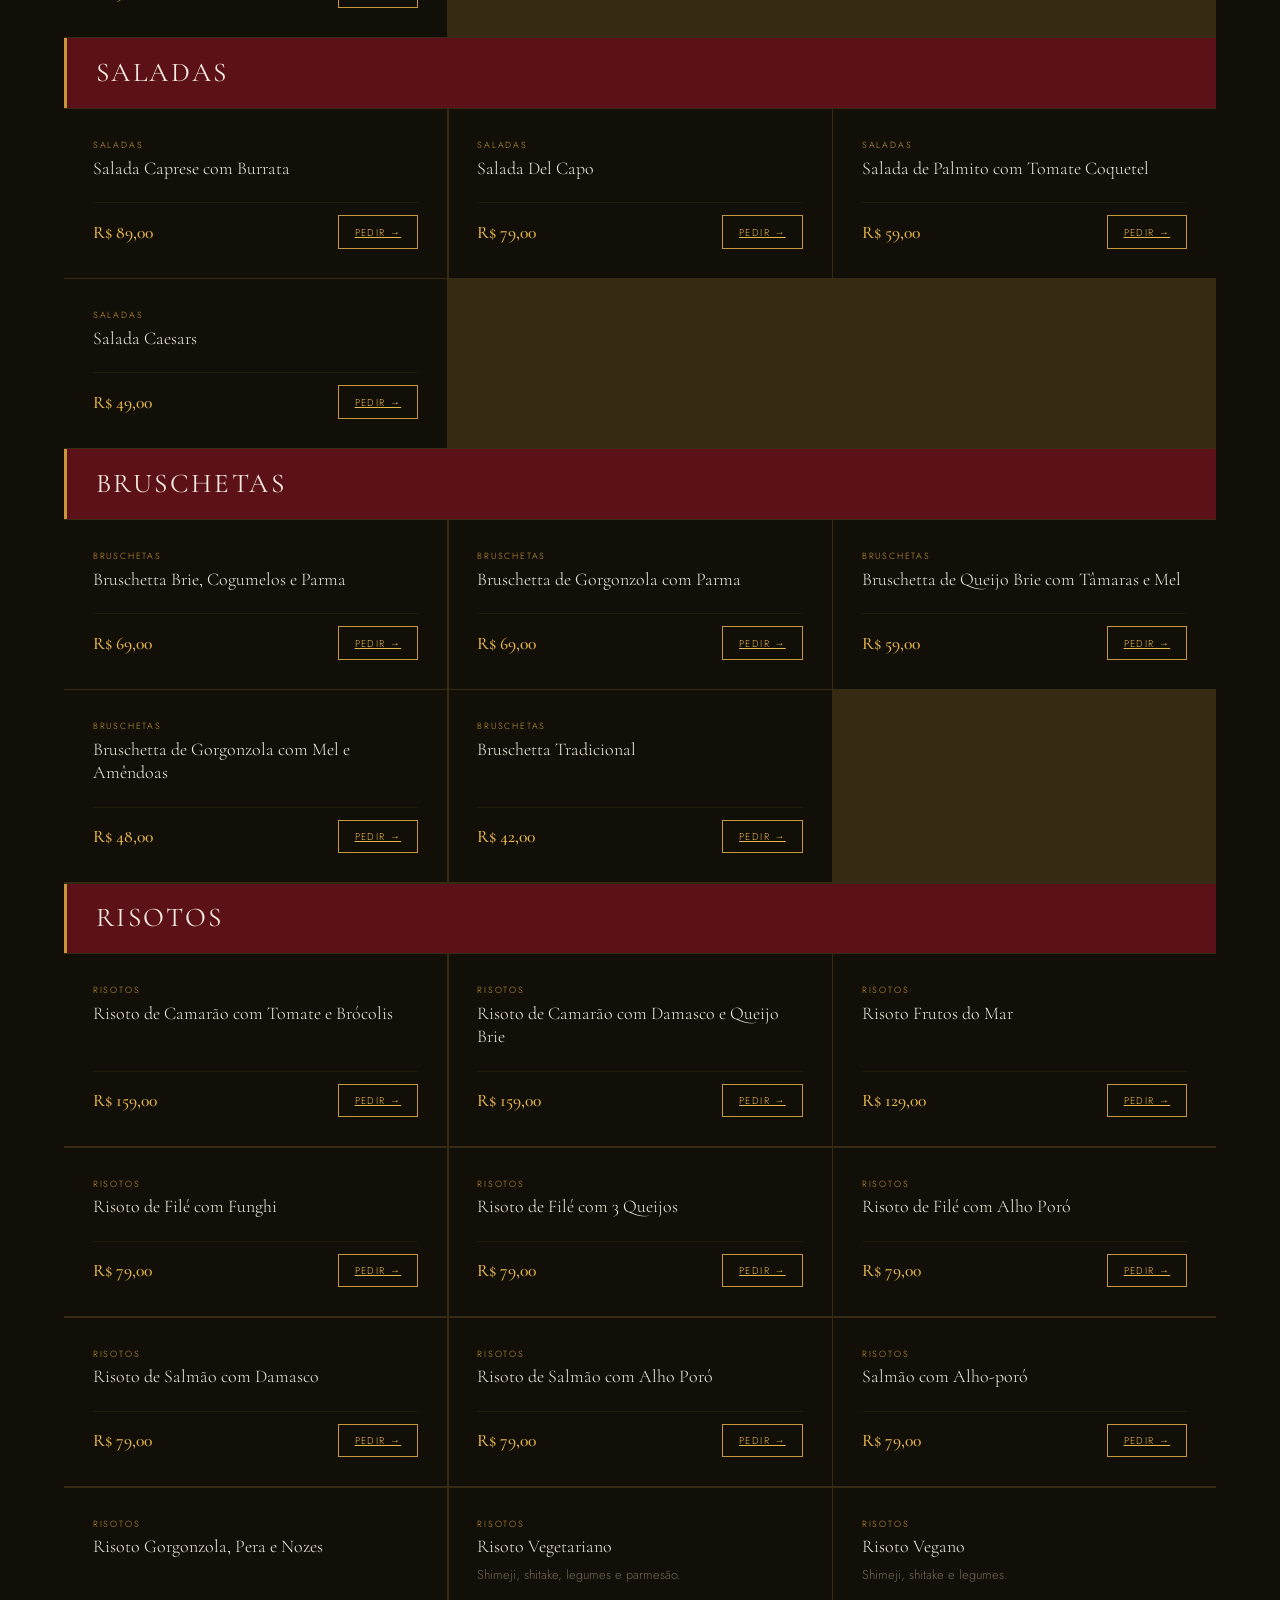
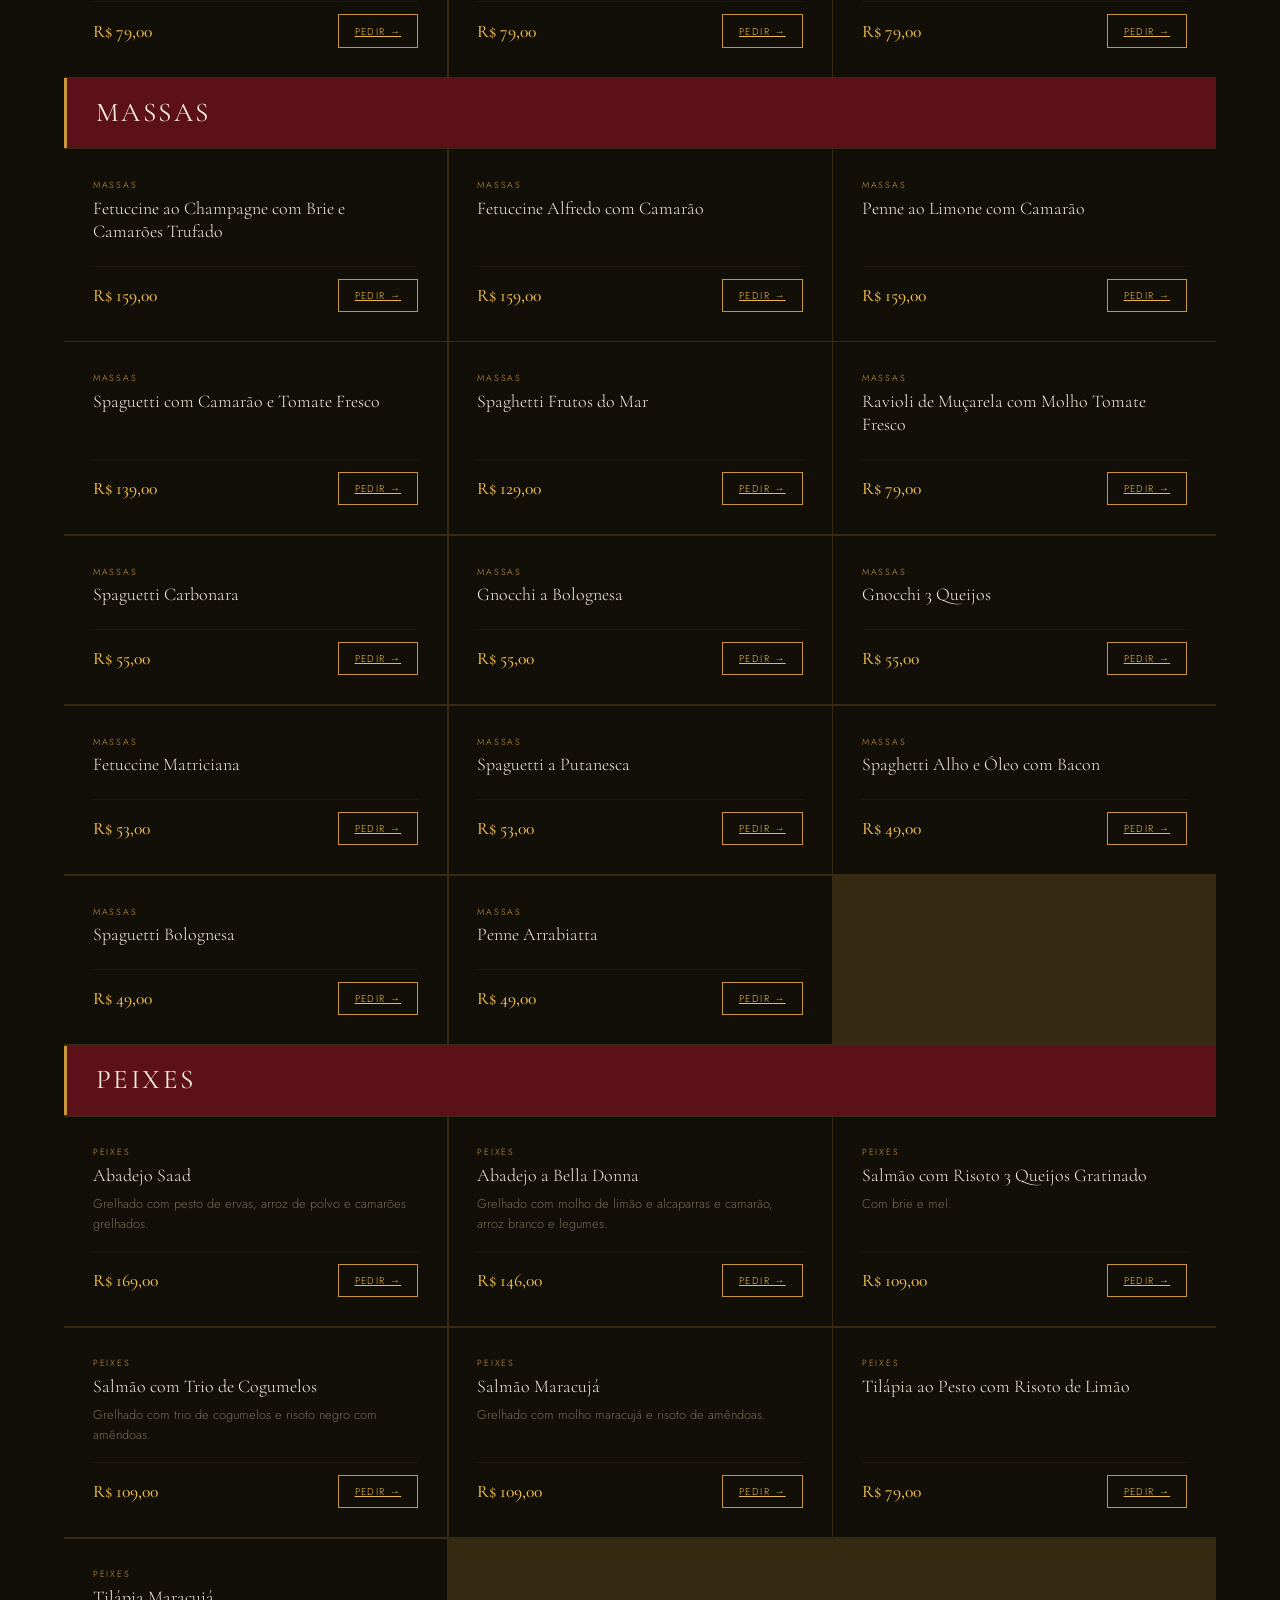
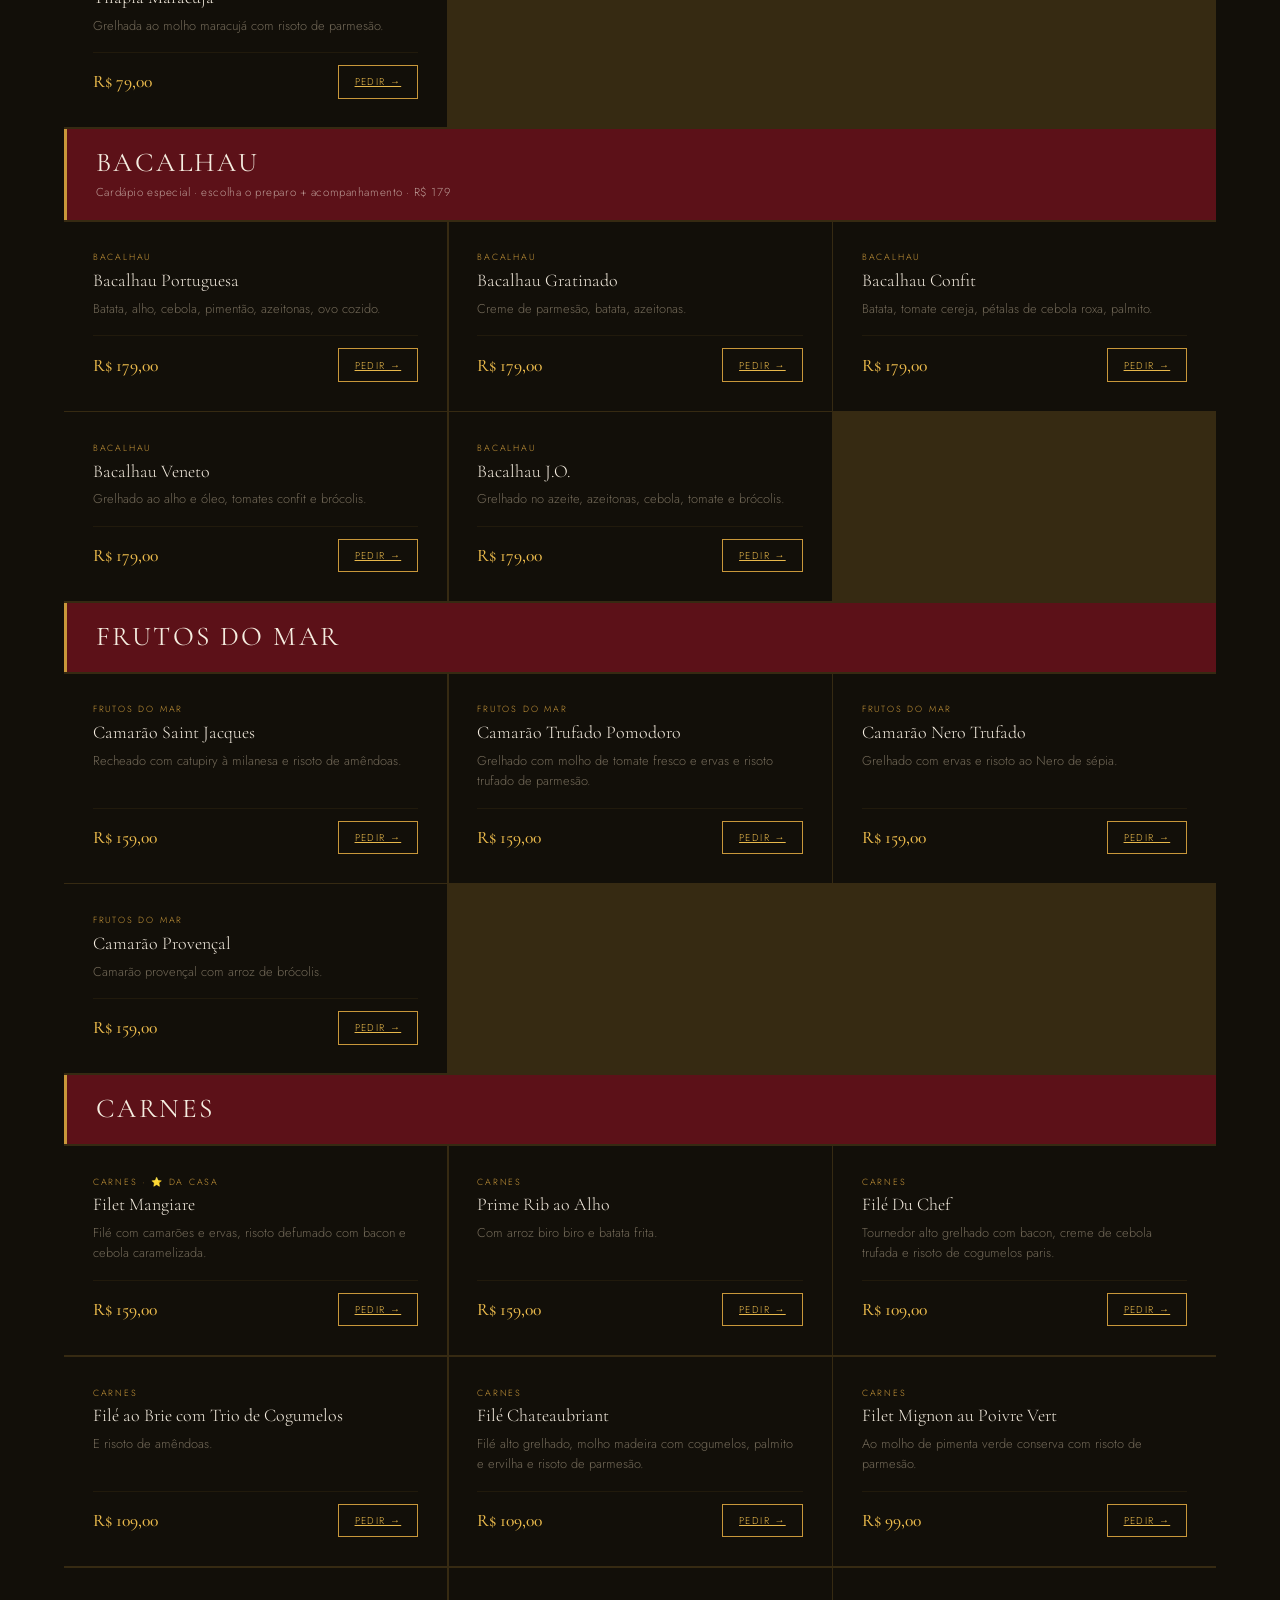
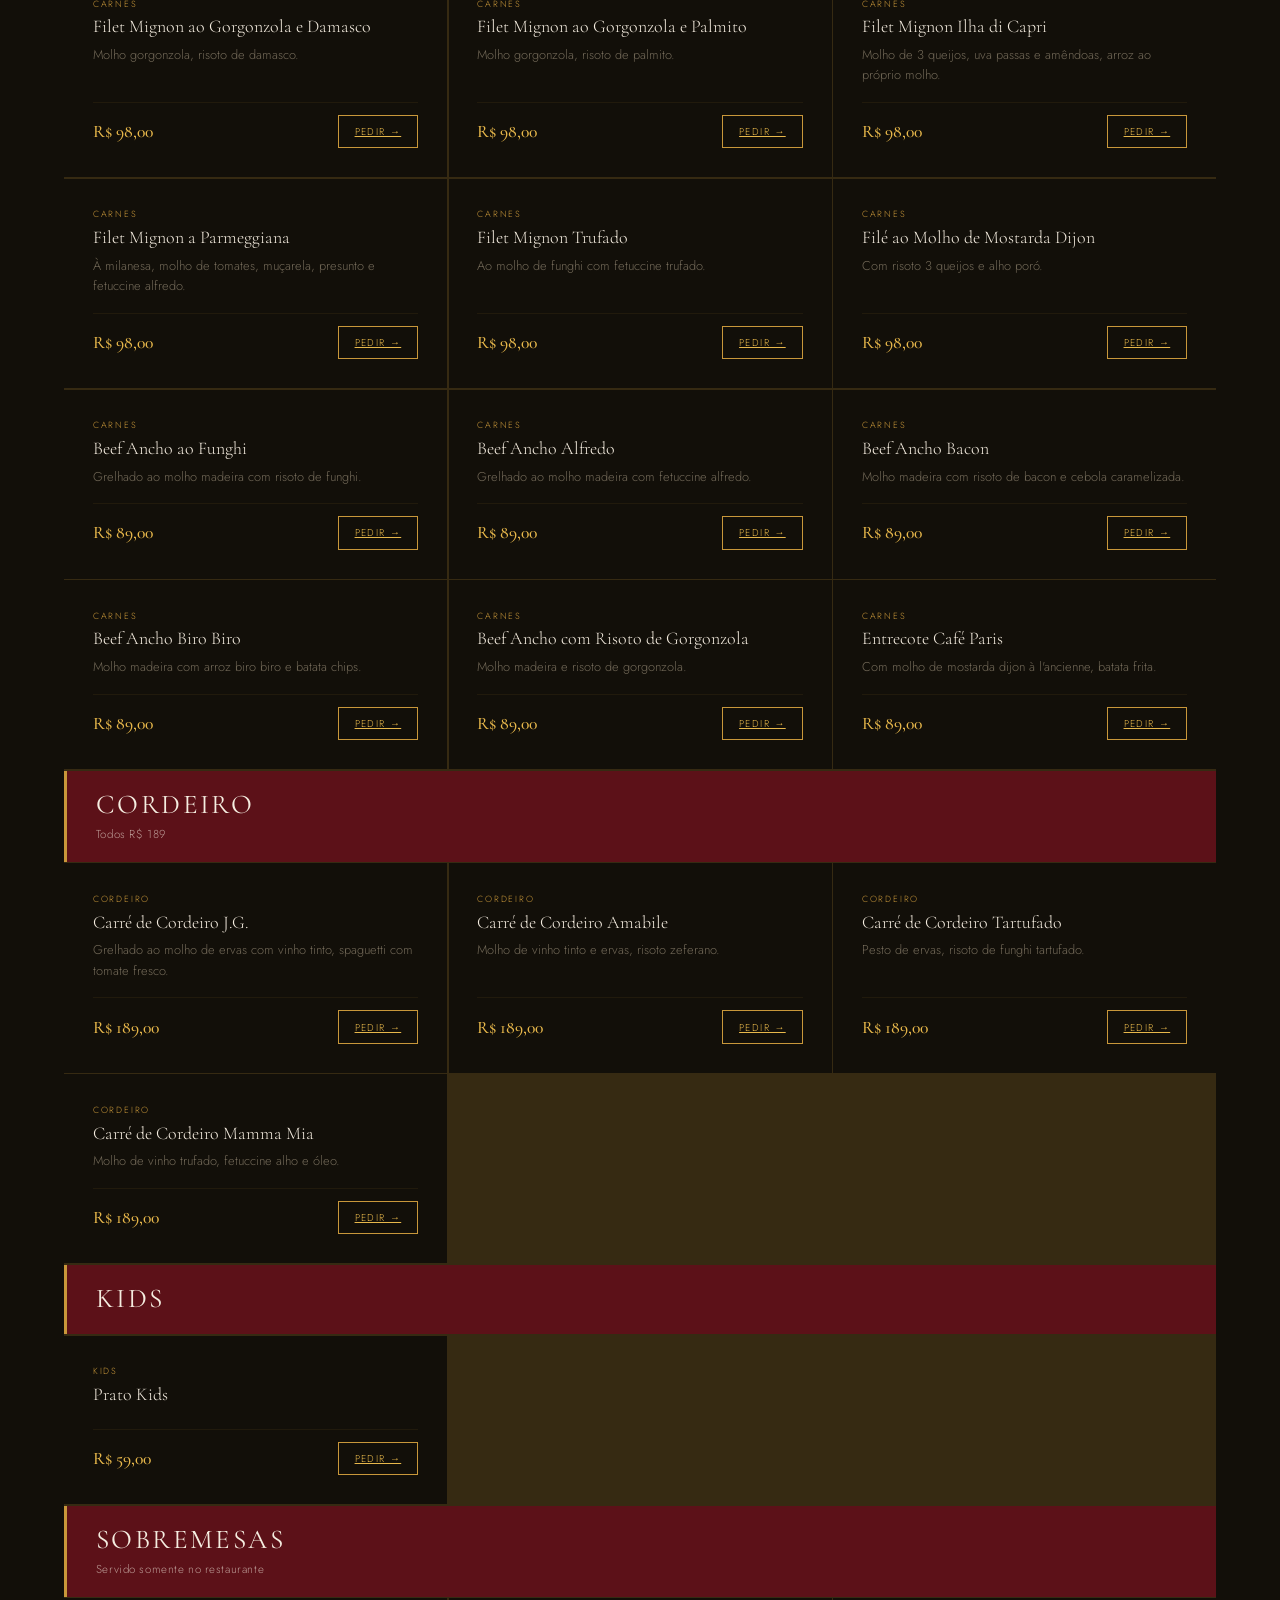
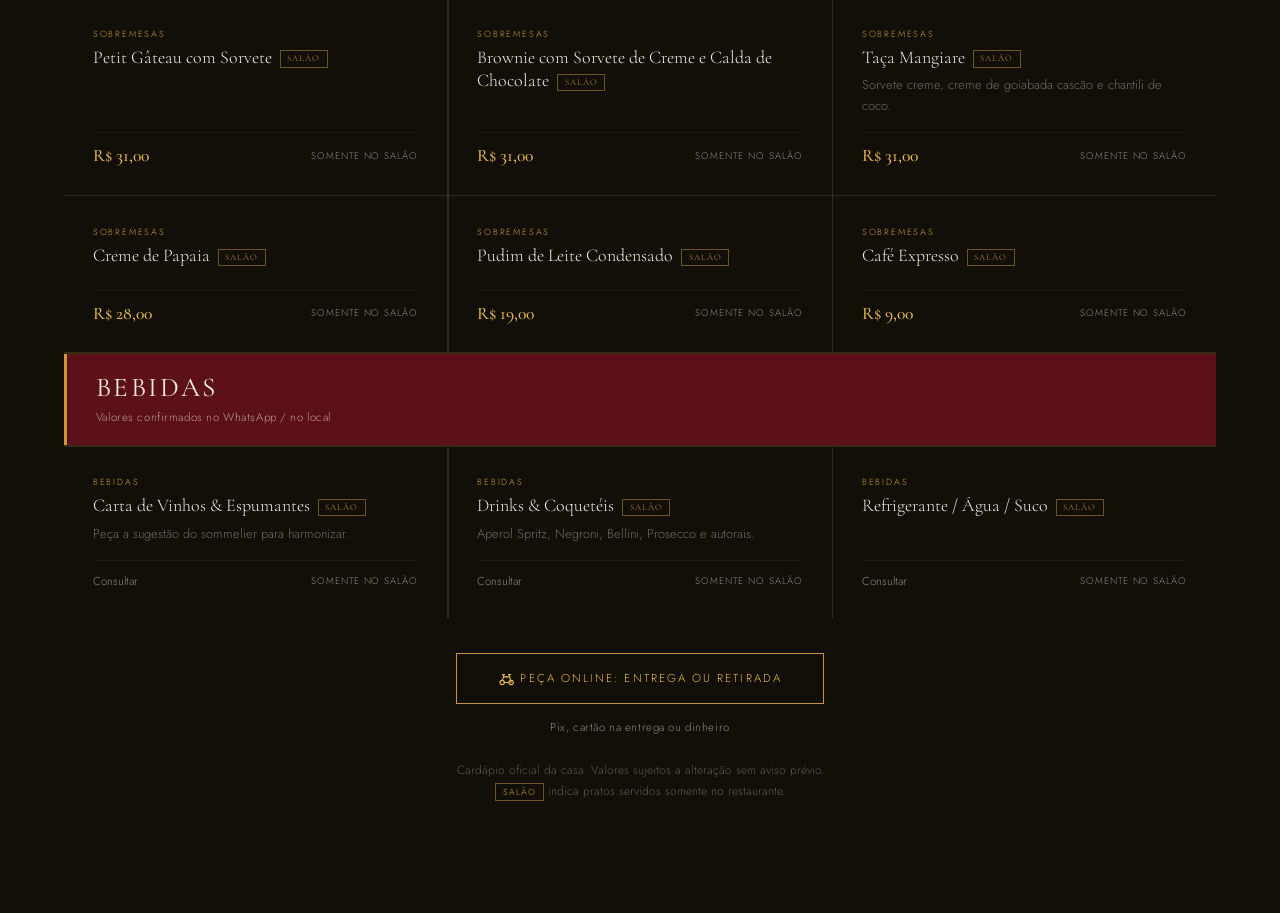
==== commit 80303113: "Ícones próprios no lugar dos emojis e delivery sem citar o iFood Os emojis dependiam da fonte do sis" ====
--- a/cardapio.html
+++ b/cardapio.html
@@ -52,6 +52,12 @@
 </head>
 <body>
 
+<!-- ICONES DO SITE -->
+<svg width="0" height="0" style="position:absolute" aria-hidden="true" focusable="false"><defs>
+  <symbol id="i-moto" viewBox="0 0 24 24"><circle cx="5.8" cy="17.4" r="3"/><circle cx="18.2" cy="17.4" r="3"/><path d="M8.8 17.4h6.4"/><path d="M5.8 14.4 8 9.6h4"/><path d="M12 9.6h3.4"/><path d="M14.6 6.2h3.1"/><path d="m15.4 6.2 2.8 11.2"/><path d="M8 9.6 6.6 6.4h2.6"/></symbol>
+</defs></svg>
+
+
 <header class="cardapio-topo">
   <a href="index.html" class="voltar">← Voltar ao site</a>
   <div class="section-eyebrow" style="justify-content:center"><span>Il Nostro Menù</span></div>
@@ -59,7 +65,7 @@
   <div class="section-ornament"><div class="ornament-diamond"></div></div>
   <p style="color:rgba(212,196,168,.45);font-size:.85rem;letter-spacing:.05em;">Ingredientes selecionados · Receitas tradicionais · Preparação artesanal</p>
   <div class="cardapio-acoes">
-    <a href="https://biovenda.app.br/modelos/mangiare/pedido.html" target="_blank" rel="noopener" class="btn-pedir">🛵 Peça online</a>
+    <a href="https://biovenda.app.br/modelos/mangiare/pedido.html" target="_blank" rel="noopener" class="btn-pedir"><svg class="ico" aria-hidden="true"><use href="#i-moto"></use></svg> Peça online</a>
     <a href="cardapio-oficial.pdf" target="_blank" rel="noopener" class="btn-cardapio-completo">Baixar em PDF</a>
     <a href="https://wa.me/5534999473287?text=Ol%C3%A1!%20Quero%20fazer%20uma%20reserva%20no%20Mangiare%20%F0%9F%8D%B7" target="_blank" rel="noopener" class="btn-cardapio-completo">Reservar mesa</a>
   </div>
@@ -69,7 +75,7 @@
   <div class="cat-tabs" id="catTabs"></div>
   <div class="menu-grid" id="menuGrid"></div>
   <div class="menu-cta">
-    <a href="https://biovenda.app.br/modelos/mangiare/pedido.html" target="_blank" rel="noopener" class="btn-cardapio-completo">🛵 Peça online: entrega ou retirada</a>
+    <a href="https://biovenda.app.br/modelos/mangiare/pedido.html" target="_blank" rel="noopener" class="btn-cardapio-completo"><svg class="ico" aria-hidden="true"><use href="#i-moto"></use></svg> Peça online: entrega ou retirada</a>
     <p class="menu-cta-obs">Pix, cartão na entrega ou dinheiro</p>
   </div>
   <p class="menu-rodape">Cardápio oficial da casa. Valores sujeitos a alteração sem aviso prévio.<br>
--- a/estilo.css
+++ b/estilo.css
@@ -304,7 +304,7 @@
 /* ══ PROMOÇÕES ══ */
 .promos-section{background:var(--nero-warm);padding:6rem 5%;position:relative;overflow:hidden;}
 .promos-section::before{content:'';position:absolute;top:0;left:0;right:0;height:1px;background:linear-gradient(90deg,transparent,var(--oro),transparent);}
-.promos-grid{display:grid;grid-template-columns:1fr 1fr;gap:2.rem;max-width:1300px;margin:3rem auto 0;}
+.promos-grid{display:grid;grid-template-columns:1fr 1fr;gap:2rem;max-width:1300px;margin:3rem auto 0;}
 .promo-card{background:var(--carbone);border:1px solid var(--bordo);position:relative;overflow:hidden;transition:border-color .3s,transform .3s;}
 .promo-card:hover{border-color:var(--bordo-forte);transform:translateY(-4px);}
 .promo-card::before{content:'';position:absolute;top:0;left:0;right:0;height:2px;background:linear-gradient(90deg,var(--rosso),var(--oro));}
@@ -515,6 +515,16 @@
 #back-top{position:fixed;left:1.8rem;bottom:5.4rem;z-index:400;width:44px;height:44px;background:var(--carbone);border:1px solid var(--bordo);color:var(--oro);display:flex;align-items:center;justify-content:center;font-size:1rem;text-decoration:none;opacity:0;transform:translateY(12px);transition:opacity .4s,transform .4s,background .25s;}
 #back-top.show{opacity:1;transform:translateY(0);}
 #back-top:hover{background:var(--oro);color:var(--nero);border-color:var(--oro);}
+
+/* ---- ICONES DO SITE (sprite svg) ---- */
+.ico{width:1.05em;height:1.05em;flex-shrink:0;vertical-align:-.16em;fill:none;stroke:currentColor;stroke-width:1.6;stroke-linecap:round;stroke-linejoin:round;}
+.ico-preenchido{fill:currentColor;stroke:none;}
+.ico-titulo{width:1em;height:1em;vertical-align:-.1em;color:var(--oro);}
+.info-icon .ico{width:19px;height:19px;color:var(--oro);vertical-align:0;}
+.rcontact-lbl .ico{width:.9em;height:.9em;}
+/* nos botoes o texto e minusculo (11px), entao o icone precisa de escala propria */
+.btn-primary .ico,.btn-ghost .ico,.rform-submit .ico,.btn-pedir .ico,.btn-cardapio-completo .ico,.mng-map-btn-p .ico,.mng-map-btn-s .ico{width:1.5em;height:1.5em;vertical-align:-.42em;}
+.hero-badge .ico{width:1.3em;height:1.3em;vertical-align:-.3em;}
 
 /* ---- MUSICA AMBIENTE ---- */
 .music-btn{position:fixed;left:1.8rem;bottom:1.8rem;z-index:950;width:44px;height:44px;border-radius:50%;background:rgba(28,22,16,.82);backdrop-filter:blur(14px);-webkit-backdrop-filter:blur(14px);border:1px solid var(--bordo-forte);color:var(--oro);display:grid;place-items:center;cursor:pointer;opacity:0;transform:translateY(12px);transition:opacity .5s,transform .5s,background .3s,border-color .3s,color .3s;box-shadow:0 8px 24px rgba(0,0,0,.45);}
@@ -545,6 +555,8 @@
   .hero-right{min-height:50vh;}
   .hero-left{padding:3rem 5%;}
   .chef-grid,.info-section,.promos-grid,.footer-grid{grid-template-columns:1fr;gap:3rem;}
+  /* banner quadrado: com altura fixa o cover cortava as laterais, que e onde fica o texto da promocao */
+  .promo-card-img{height:auto;}
   .reviews-grid{grid-template-columns:1fr;}
   .videos-grid{grid-template-columns:1fr 1fr;}
   .fab-lbl{display:none;}
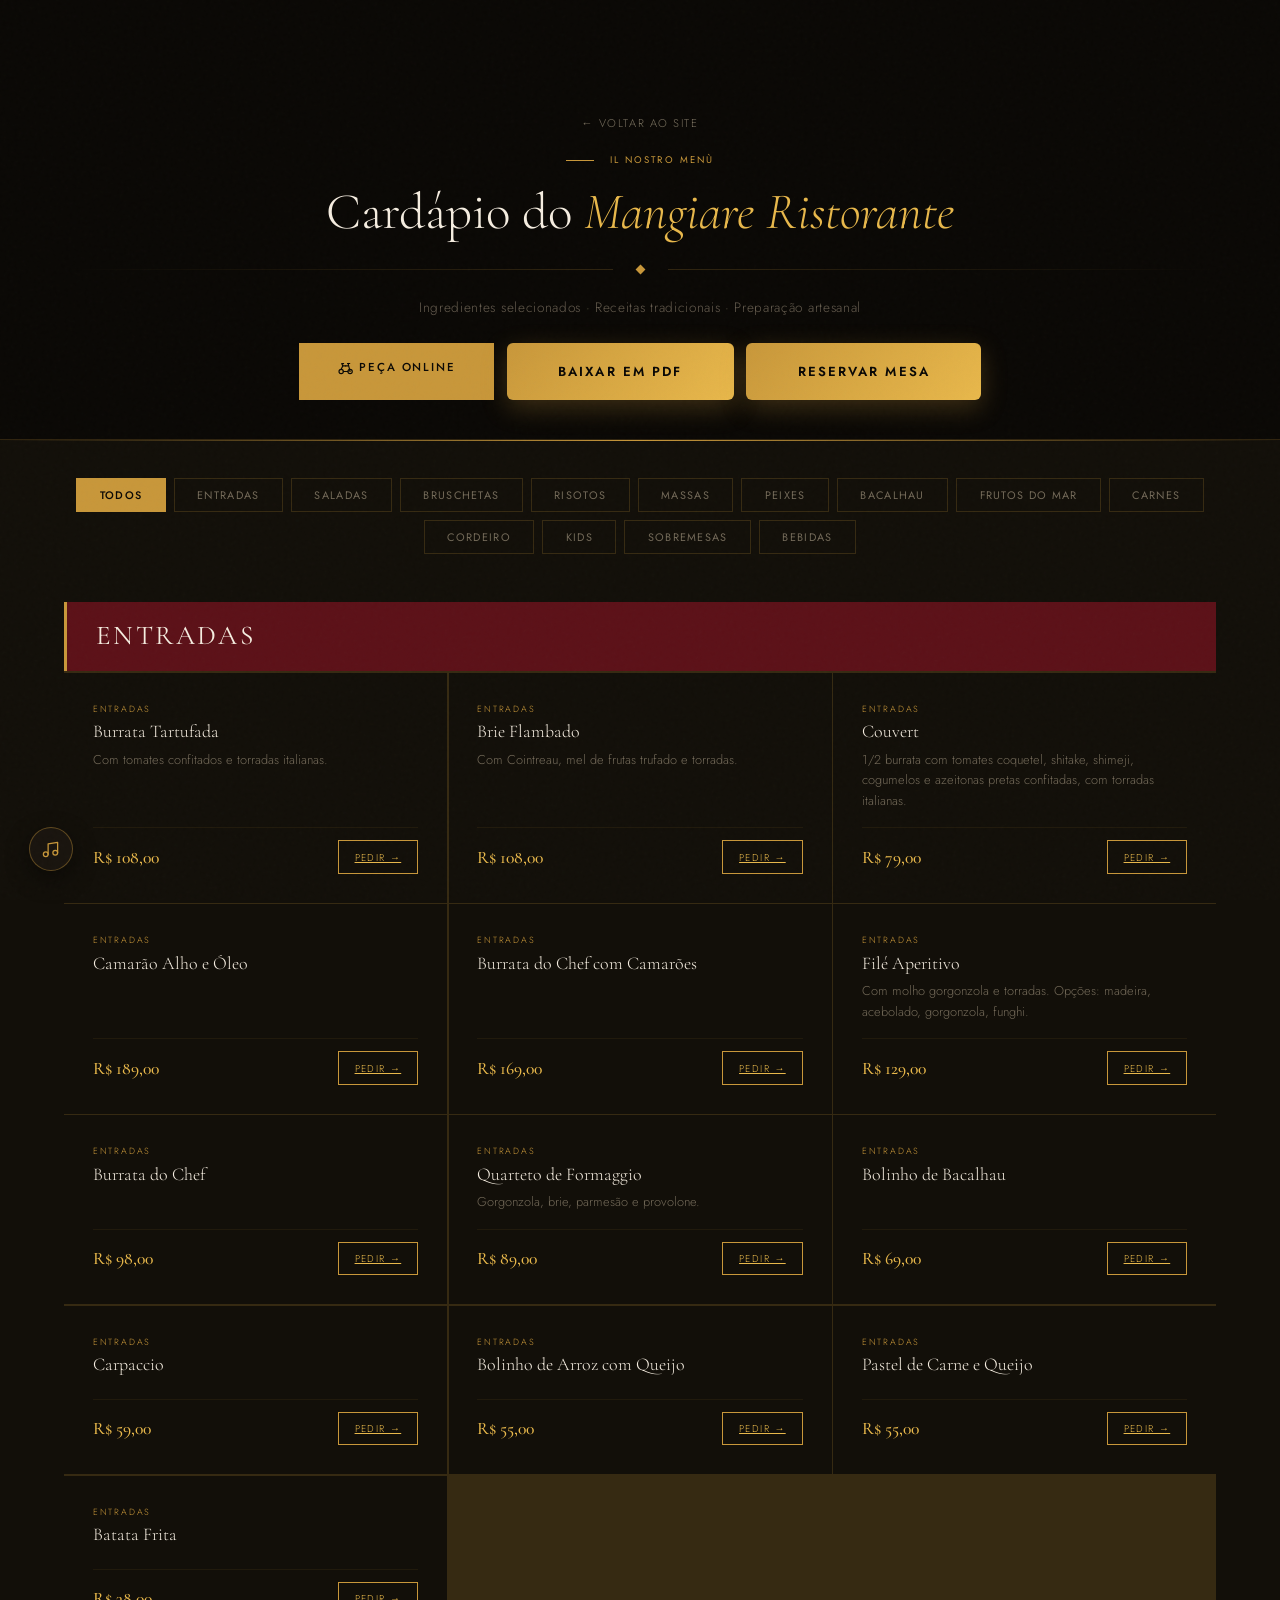
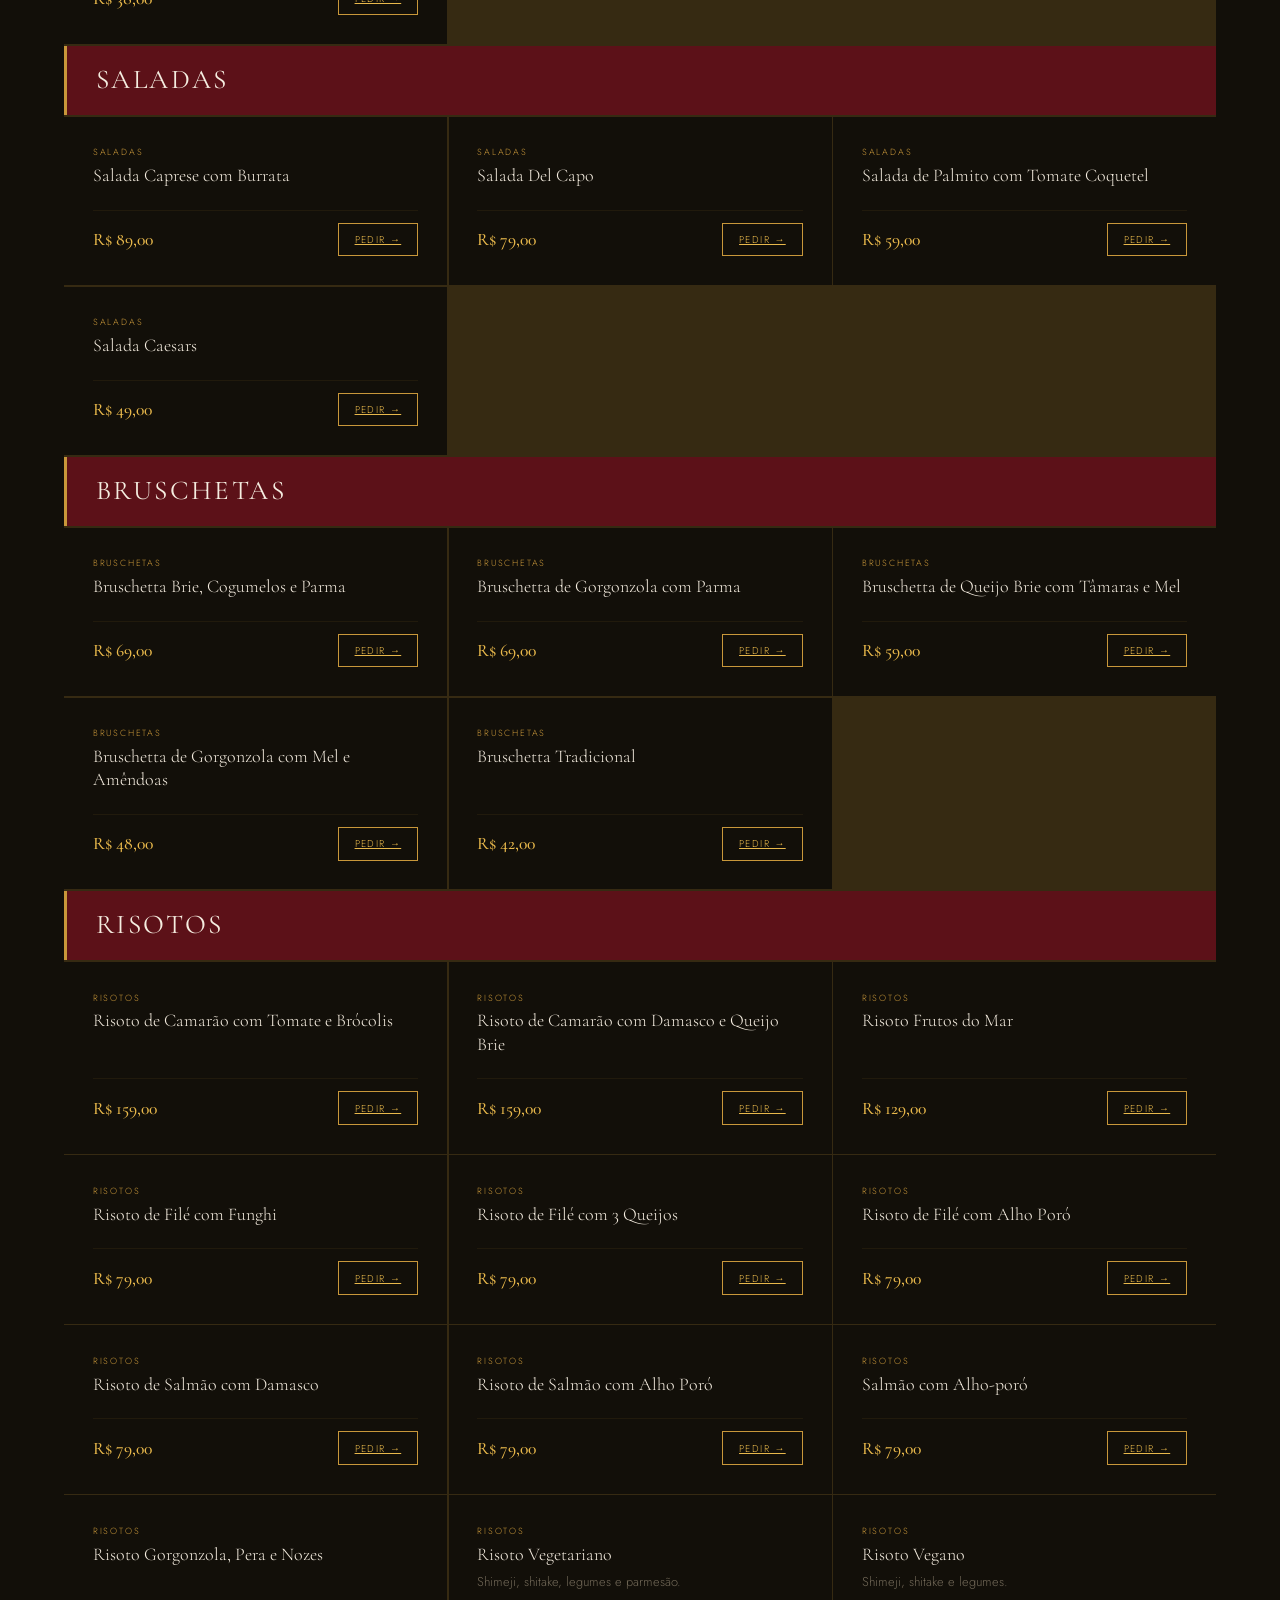
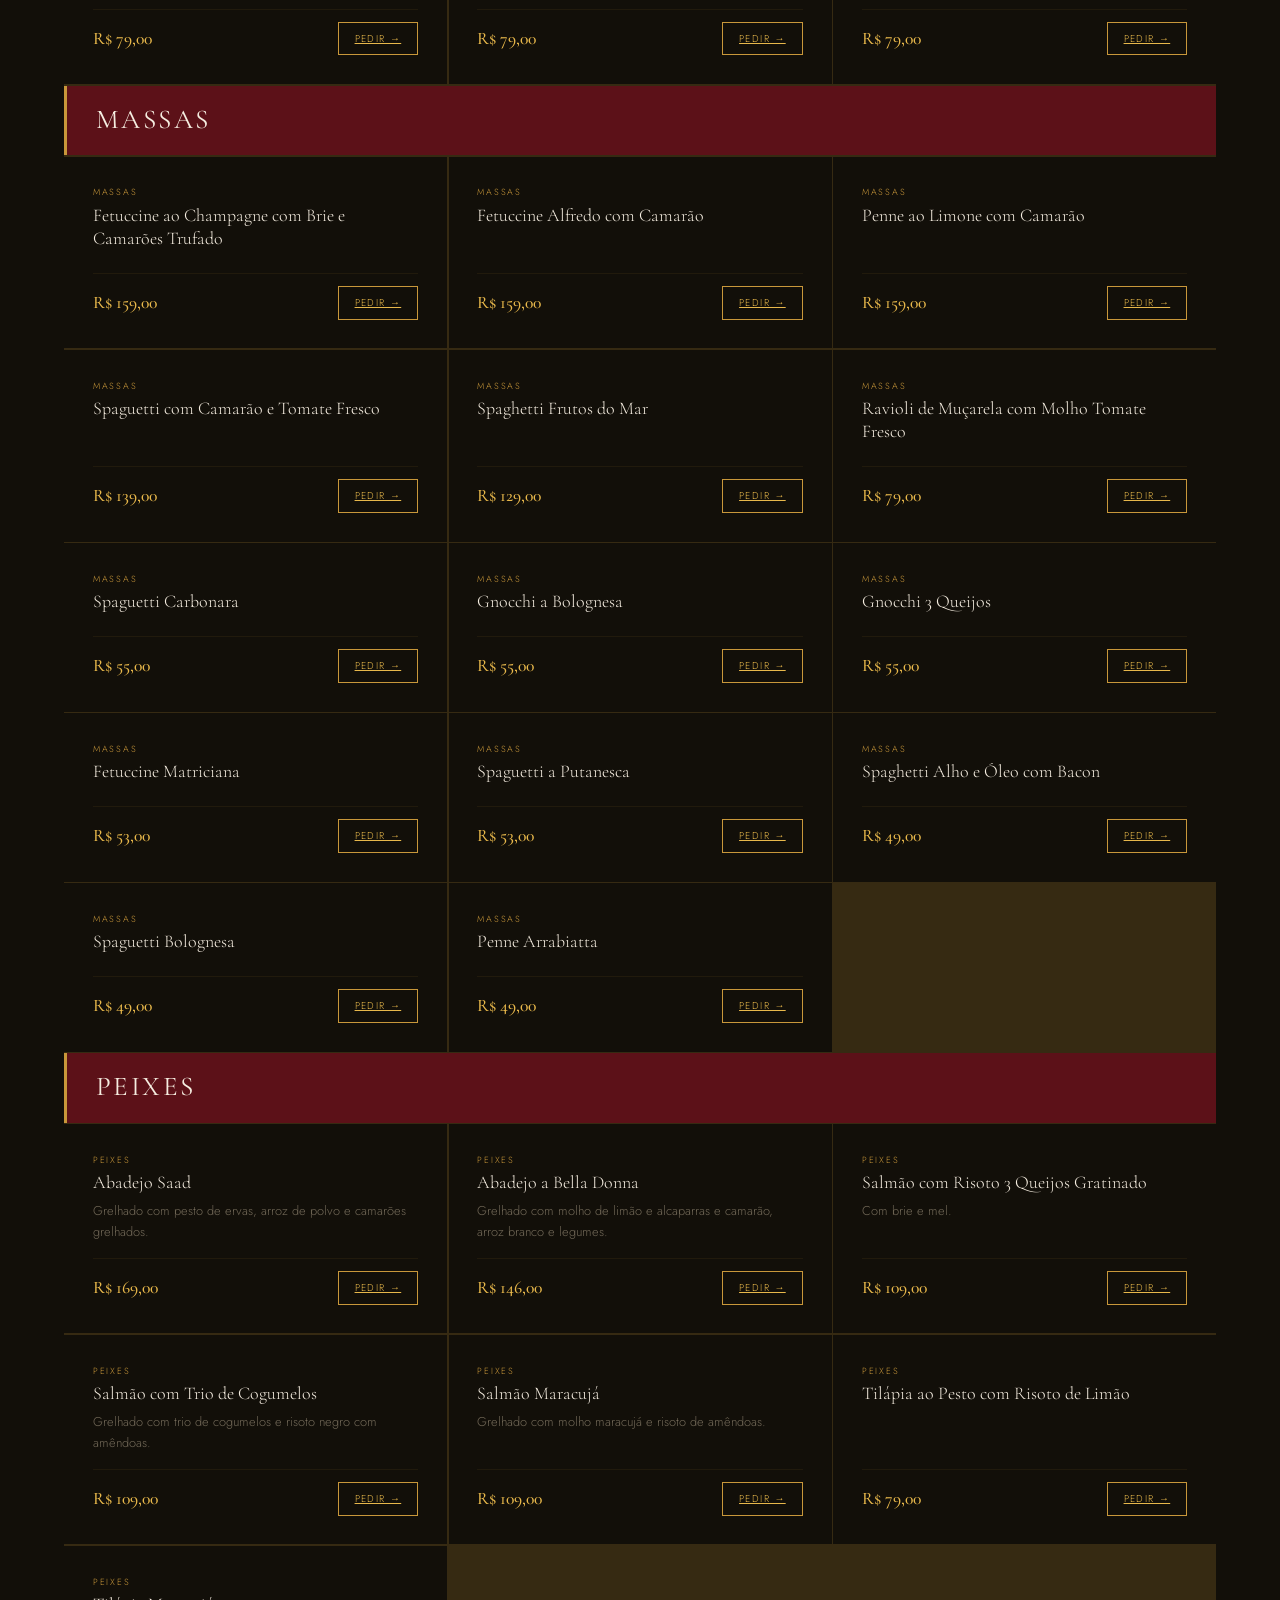
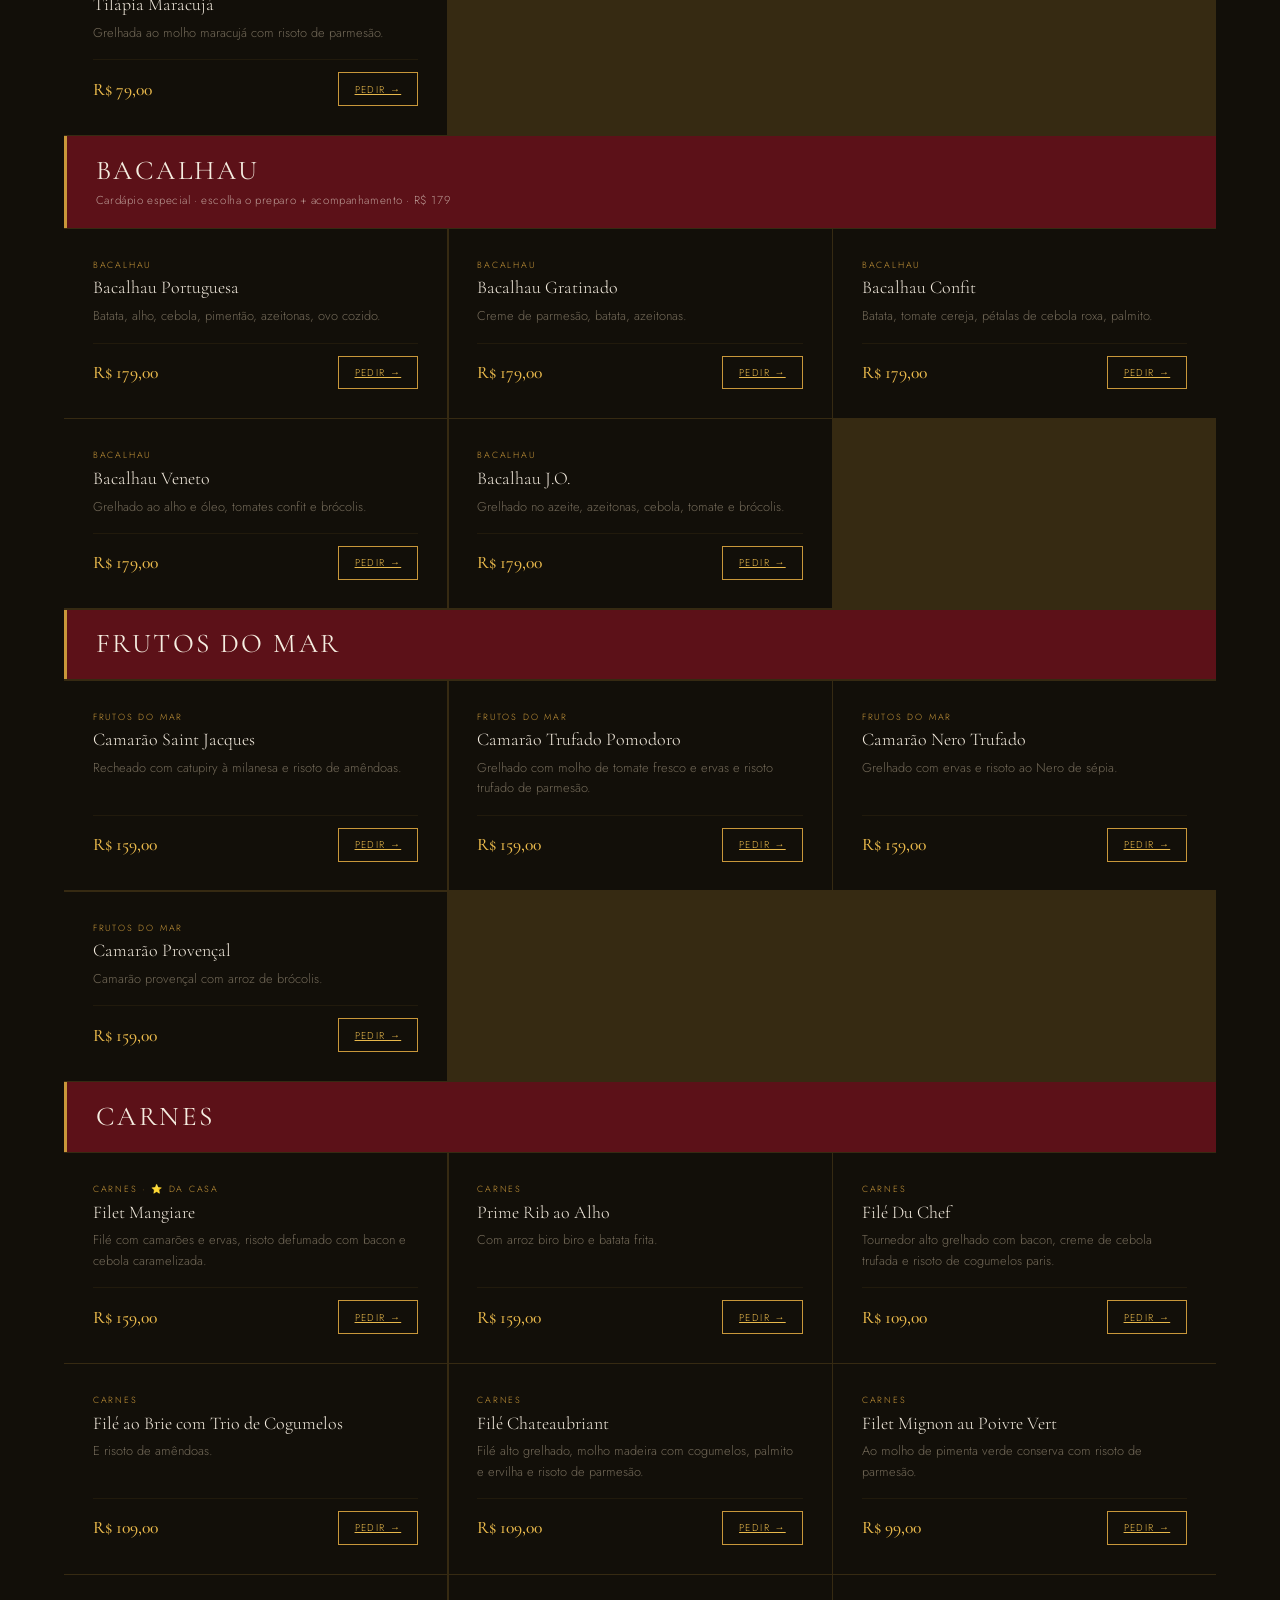
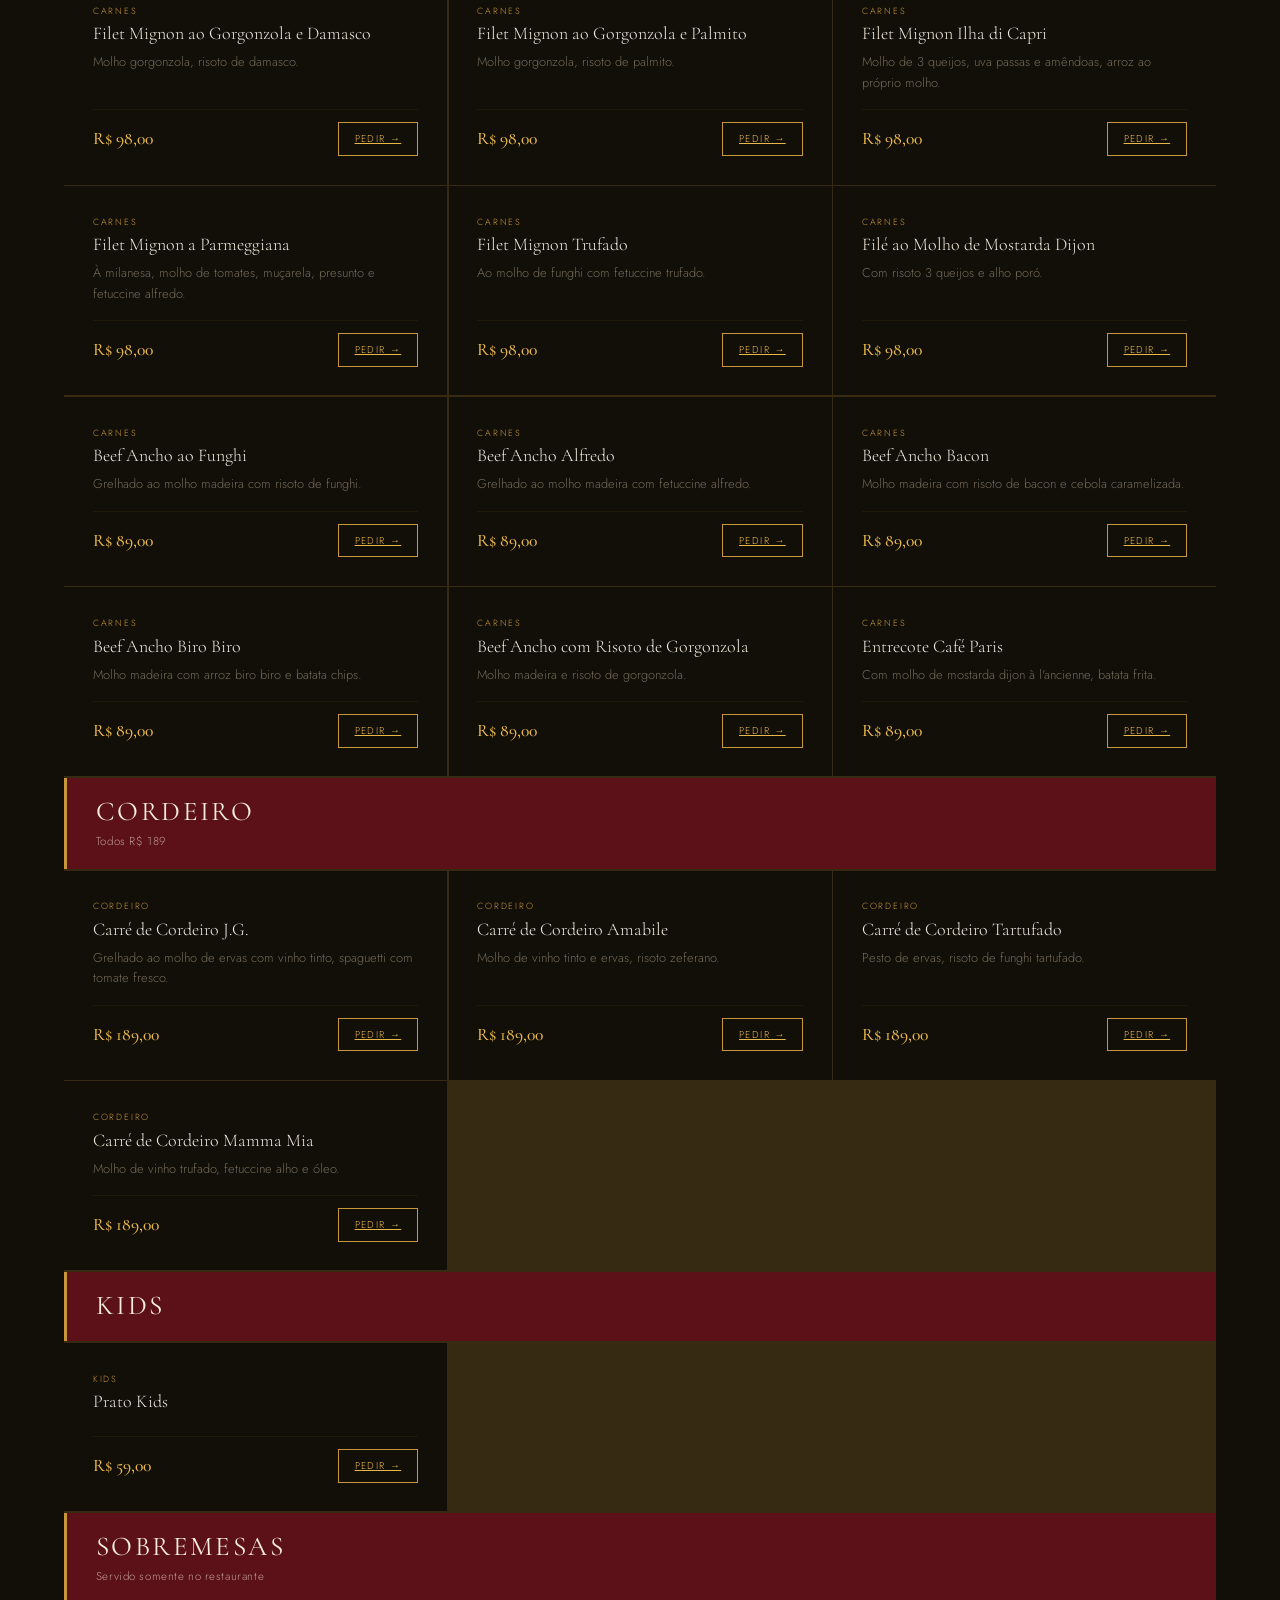
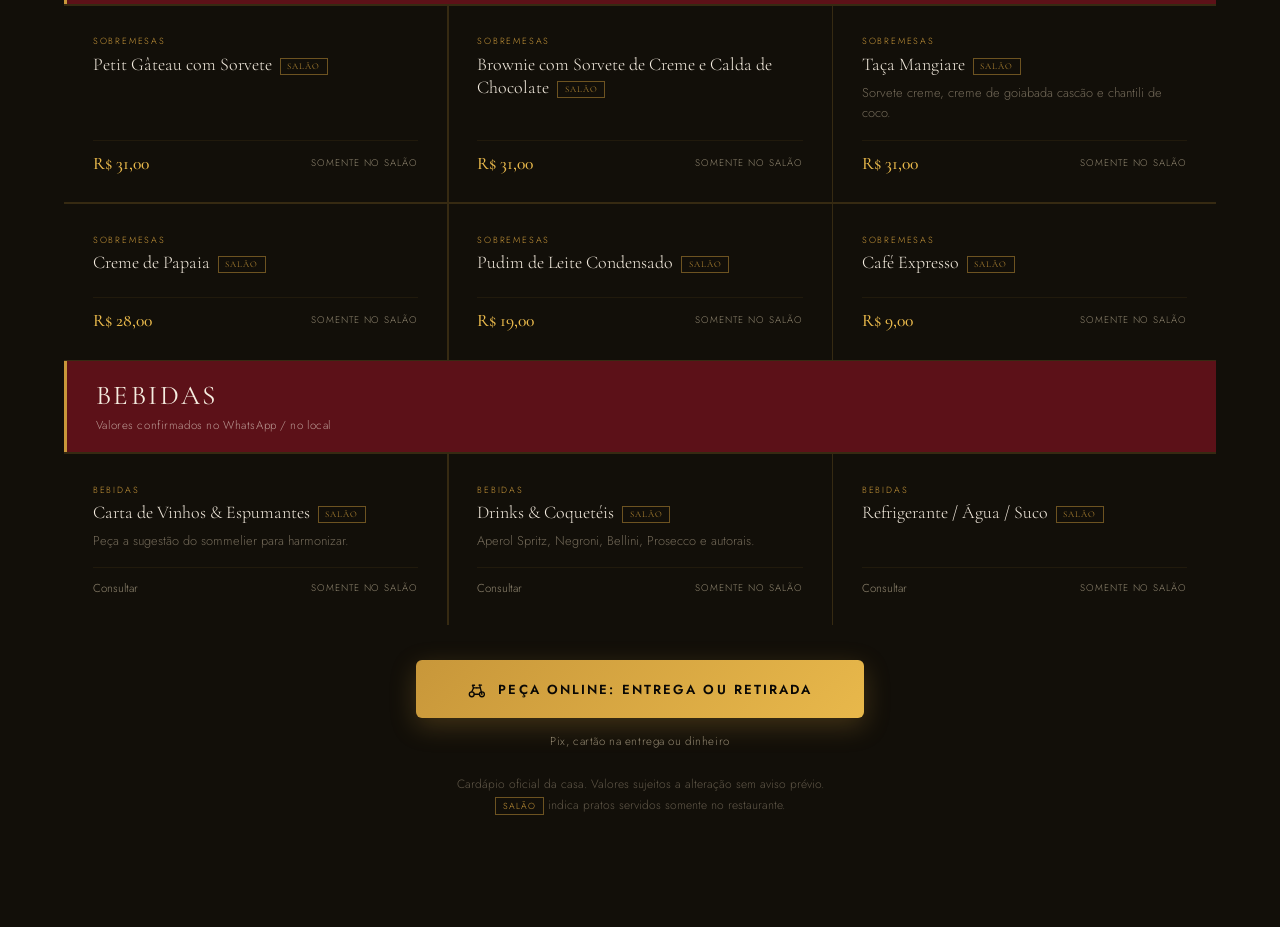
==== commit 79df8fd2: "seguranca: hardening leve no site (referrer policy + CSP meta) object-src none, base-uri self e upgr" ====
--- a/cardapio.html
+++ b/cardapio.html
@@ -3,6 +3,8 @@
 <head>
 <meta charset="UTF-8">
 <meta name="viewport" content="width=device-width, initial-scale=1.0">
+<meta name="referrer" content="strict-origin-when-cross-origin">
+<meta http-equiv="Content-Security-Policy" content="object-src 'none'; base-uri 'self'; upgrade-insecure-requests">
 <title>Cardápio · Mangiare Ristorante Italiano · Chef Sérgio Souza · Uberaba</title>
 <meta name="description" content="Cardápio completo do Mangiare Ristorante Italiano em Uberaba: entradas, risotos, massas artesanais, peixes, bacalhau, carnes, cordeiro e sobremesas. Peça pelo site.">
 <meta property="og:title" content="Cardápio · Mangiare Ristorante Italiano">
--- a/estilo.css
+++ b/estilo.css
@@ -143,13 +143,13 @@
 
 /* Cada "Card" de prato */
 .carousel-slide {
-    flex: 0 0 350px;
+    flex: 0 0 300px;
     background: var(--carbone);
     border: 1px solid rgba(200, 151, 58, 0.2);
     border-radius: 12px;
     overflow: hidden;
     position: relative;
-    height: 450px;
+    height: 400px;
     display: block !important;
     opacity: 1 !important;
     transition: transform 0.4s ease, box-shadow 0.4s ease;
@@ -208,8 +208,8 @@
 /* Ajuste para Mobile */
 @media (max-width: 768px) {
     .carousel-slide {
-        flex: 0 0 280px;
-        height: 400px;
+        flex: 0 0 250px;
+        height: 340px;
     }
     .carousel-btn {
         width: 40px;
@@ -304,11 +304,15 @@
 /* ══ PROMOÇÕES ══ */
 .promos-section{background:var(--nero-warm);padding:6rem 5%;position:relative;overflow:hidden;}
 .promos-section::before{content:'';position:absolute;top:0;left:0;right:0;height:1px;background:linear-gradient(90deg,transparent,var(--oro),transparent);}
-.promos-grid{display:grid;grid-template-columns:1fr 1fr;gap:2rem;max-width:1300px;margin:3rem auto 0;}
+/* auto-fit: acomoda 2 ou 3 cartazes sem deixar um sozinho na linha */
+.promos-grid{display:grid;grid-template-columns:repeat(auto-fit,minmax(330px,1fr));gap:2rem;max-width:1300px;margin:3rem auto 0;}
 .promo-card{background:var(--carbone);border:1px solid var(--bordo);position:relative;overflow:hidden;transition:border-color .3s,transform .3s;}
 .promo-card:hover{border-color:var(--bordo-forte);transform:translateY(-4px);}
 .promo-card::before{content:'';position:absolute;top:0;left:0;right:0;height:2px;background:linear-gradient(90deg,var(--rosso),var(--oro));}
-.promo-card-img{width:100%;height:550px;object-fit:cover;object-position:center;filter:brightness(.8) saturate(1.1);display:block;}
+/* Cartazes verticais: alinhar pelo topo, senão o recorte corta o título e o preço.
+   Altura contida de propósito: o menu completo já vem em texto logo abaixo,
+   a imagem só precisa mostrar a arte, o nome da promoção e o valor. */
+.promo-card-img{display:block;width:100%;max-width:390px;height:auto;margin:1.6rem auto .4rem;border:1px solid var(--bordo);border-radius:8px;}
 .promo-card-body{padding:2.2rem;}
 .promo-card-dia{font-size:.6rem;letter-spacing:.2em;text-transform:uppercase;color:var(--oro);margin-bottom:.5rem;}
 .promo-card-title{font-family:'Cormorant Garamond',serif;font-size:1.5rem;color:var(--avorio);margin-bottom:.5rem;font-weight:300;}
@@ -555,8 +559,10 @@
   .hero-right{min-height:50vh;}
   .hero-left{padding:3rem 5%;}
   .chef-grid,.info-section,.promos-grid,.footer-grid{grid-template-columns:1fr;gap:3rem;}
-  /* banner quadrado: com altura fixa o cover cortava as laterais, que e onde fica o texto da promocao */
-  .promo-card-img{height:auto;}
+  /* Cartaz vertical (2:3): com altura automatica ficava alto demais no celular,
+     empurrando o preco e a lista de pratos para fora da tela. Corta pelo topo,
+     que e onde estao o titulo e o valor. O menu completo aparece no texto abaixo. */
+  .promo-card-img{max-width:min(300px,80vw);}
   .reviews-grid{grid-template-columns:1fr;}
   .videos-grid{grid-template-columns:1fr 1fr;}
   .fab-lbl{display:none;}
@@ -698,7 +704,14 @@
 
 /* ---- CARDAPIO: vitrine da home e subpagina ---- */
 .menu-cta{max-width:1200px;margin:2.2rem auto 0;text-align:center;}
-.btn-cardapio-completo{display:inline-block;border:1px solid var(--oro);color:var(--oro-chiaro);background:transparent;padding:1rem 2.6rem;font-family:'Jost',sans-serif;font-size:.72rem;letter-spacing:.18em;text-transform:uppercase;text-decoration:none;transition:background .3s,color .3s;}
+/* Porta de entrada para o pedido: e o CTA mais importante da pagina, por isso
+   solido em vez de contorno. Era o elemento mais fraco da secao. */
+.btn-cardapio-completo{display:inline-flex;align-items:center;gap:.7rem;border:none;background:linear-gradient(135deg,var(--oro) 0%,var(--oro-chiaro) 100%);color:var(--nero);padding:1.2rem 3.2rem;font-family:'Jost',sans-serif;font-size:.82rem;font-weight:600;letter-spacing:.16em;text-transform:uppercase;text-decoration:none;border-radius:6px;box-shadow:0 8px 26px rgba(200,151,58,.26);transition:transform .25s ease,box-shadow .25s ease;}
+.btn-cardapio-completo:hover{transform:translateY(-3px);box-shadow:0 14px 34px rgba(200,151,58,.42);}
+.btn-cardapio-completo:active{transform:translateY(-1px);}
+@media (max-width:768px){
+  .btn-cardapio-completo{width:100%;justify-content:center;padding:1.15rem 1.5rem;}
+}
 .btn-cardapio-completo:hover{background:var(--oro);color:var(--nero);}
 .menu-cta-obs{margin-top:.9rem;color:rgba(212,196,168,.65);font-size:.72rem;letter-spacing:.05em;}
 .cardapio-topo{padding:110px 5% 2.4rem;text-align:center;border-bottom:1px solid var(--bordo);}
@@ -804,3 +817,34 @@
 .btn-pedir{display:inline-block;background:var(--oro);color:var(--nero);padding:1rem 2.4rem;font-family:'Jost',sans-serif;font-size:.72rem;letter-spacing:.16em;text-transform:uppercase;text-decoration:none;font-weight:500;transition:background .3s;}
 .btn-pedir:hover{background:var(--oro-chiaro);}
 @media(max-width:900px){ .btn-pedir{min-height:44px;display:inline-flex;align-items:center;justify-content:center;} }
+
+/* ── Faixa de pratos (arte horizontal, largura total) ─────────────────────
+   Abre a seção do cardápio. Altura contida para não empurrar o menu para
+   baixo; no celular fica mais baixa ainda. */
+/* Arte inteira, sem recorte: o mosaico tem quatro pratos e o texto no centro,
+   cortar a altura destruiria a composicao. Por isso largura contida em vez de
+   faixa full-width. */
+.faixa-pratos{padding:0 5%;background:linear-gradient(180deg,rgba(10,8,5,0) 0%,rgba(200,151,58,.04) 50%,rgba(10,8,5,0) 100%);}
+.faixa-pratos img{display:block;width:100%;max-width:1000px;height:auto;margin:0 auto;border:1px solid var(--bordo);border-radius:10px;}
+
+/* ── Slides que são CARTAZ, não foto ──────────────────────────────────────
+   Cartaz tem texto e preço: precisa aparecer inteiro. Com o recorte que vale
+   para as fotos, o texto do cartaz era ampliado e cortado, e a legenda branca
+   do slide caía por cima do conteúdo. */
+.carousel-slide.cartaz img{object-fit:contain;background:#0a0805;}
+.carousel-slide.cartaz:hover img{transform:none;}          /* o zoom no hover cortaria o cartaz */
+.carousel-slide.cartaz .carousel-caption{background:linear-gradient(to top,rgba(10,8,5,.95) 0%,rgba(10,8,5,.75) 60%,transparent 100%);}
+
+/* ── Salão (foto do ambiente cheio) ───────────────────────────────────────
+   Arte em paisagem 16:9: fica em largura contida, inteira, sem recorte.
+   Prova social visual e porta de entrada para eventos, que é ticket alto. */
+.salao-section{background:var(--nero);padding:6rem 5%;}
+.salao-wrap{max-width:1100px;margin:0 auto;text-align:center;}
+.salao-texto{max-width:640px;margin:1.4rem auto 2.4rem;font-size:.95rem;line-height:1.8;color:rgba(212,196,168,.7);}
+.salao-img{display:block;width:100%;height:auto;border:1px solid var(--bordo);border-radius:12px;}
+.salao-acoes{display:flex;gap:1rem;justify-content:center;flex-wrap:wrap;margin-top:2.2rem;}
+@media (max-width:768px){
+  .salao-section{padding:4rem 5%;}
+  .salao-acoes{flex-direction:column;}
+  .salao-acoes .btn-primary,.salao-acoes .btn-ghost{width:100%;justify-content:center;}
+}
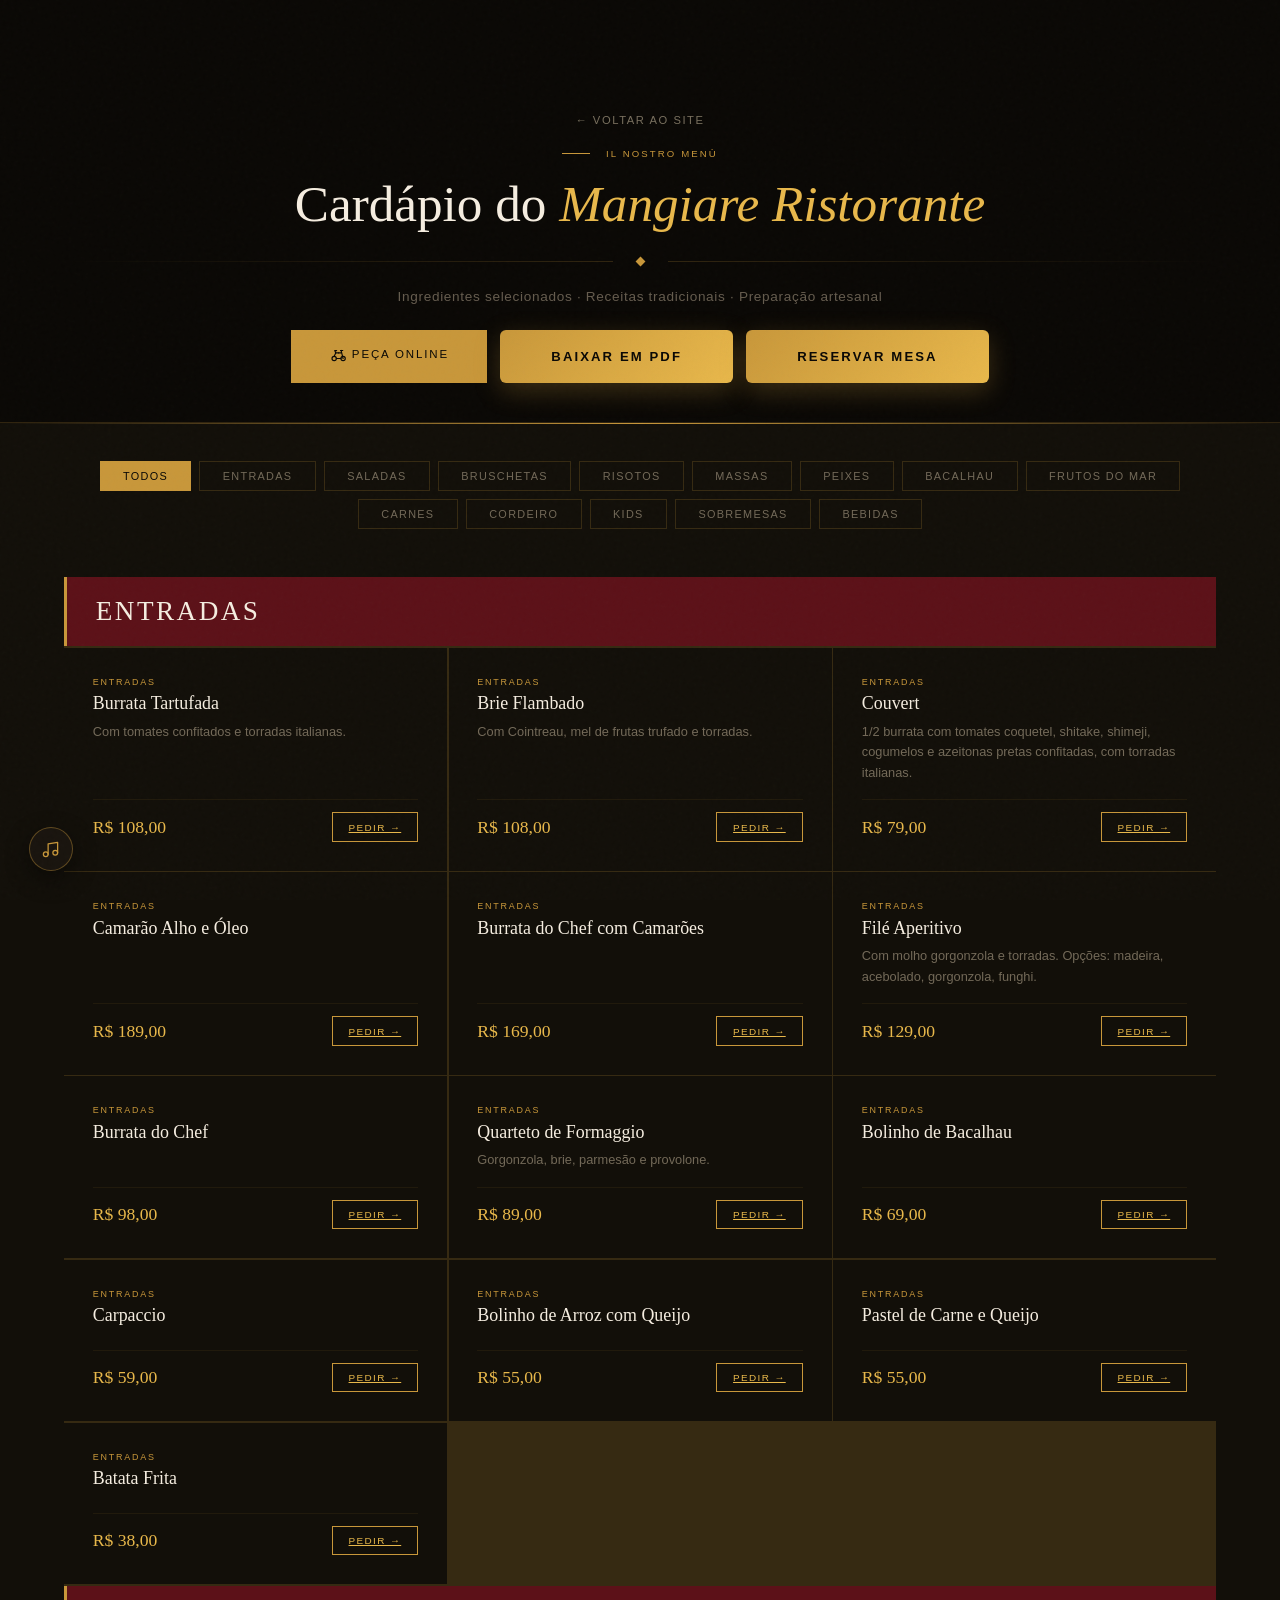
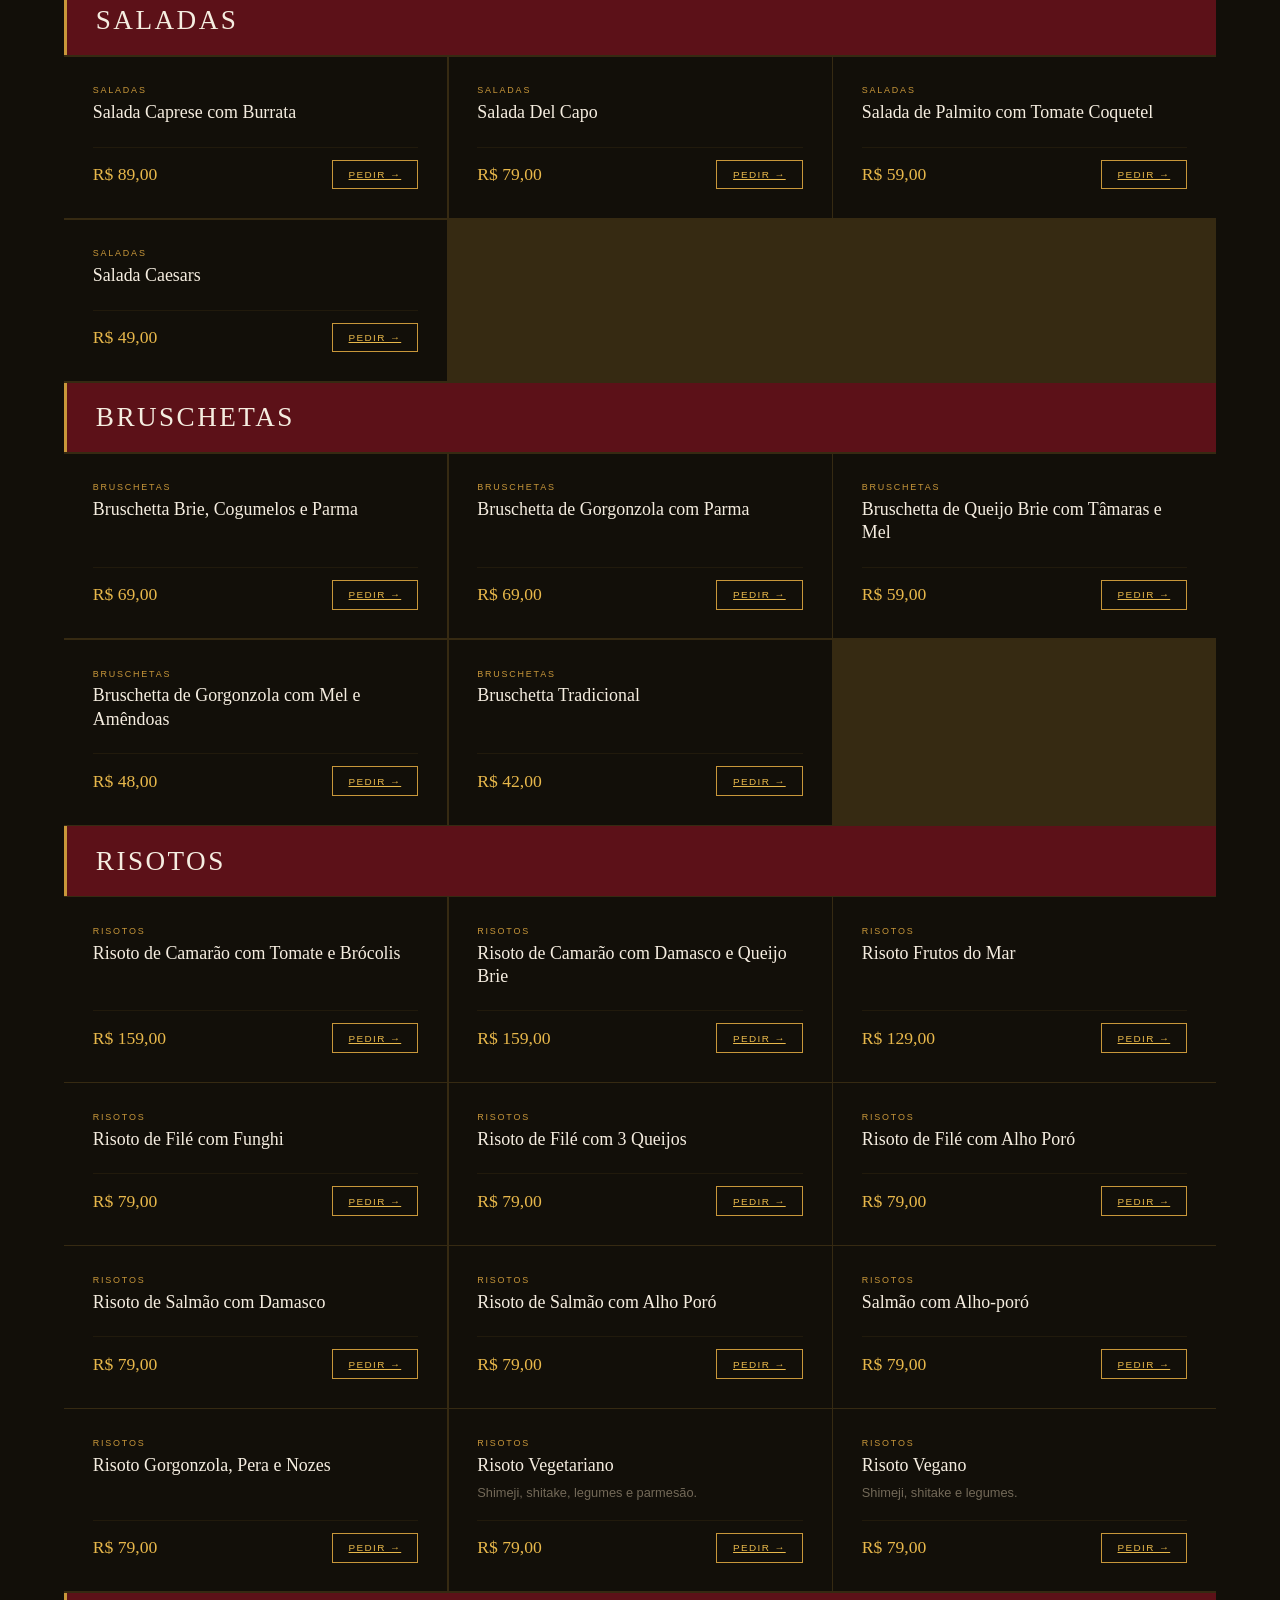
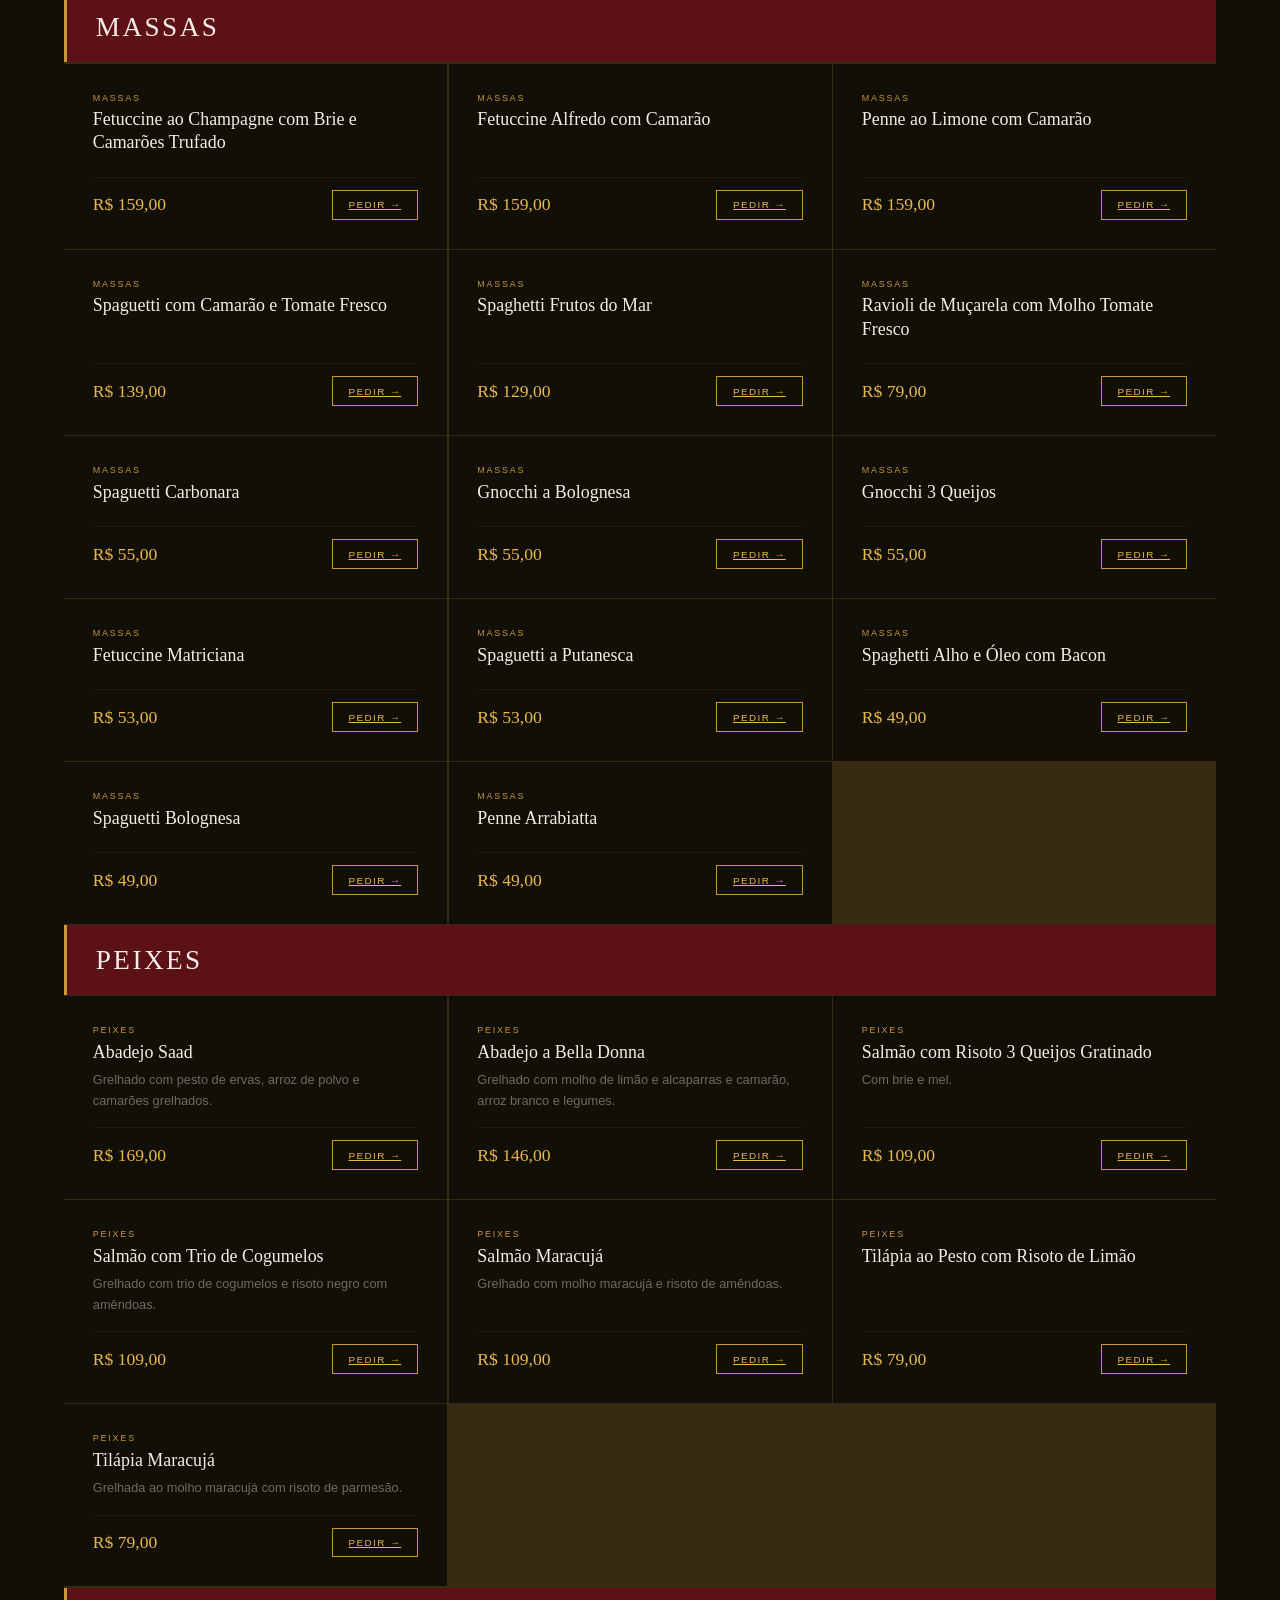
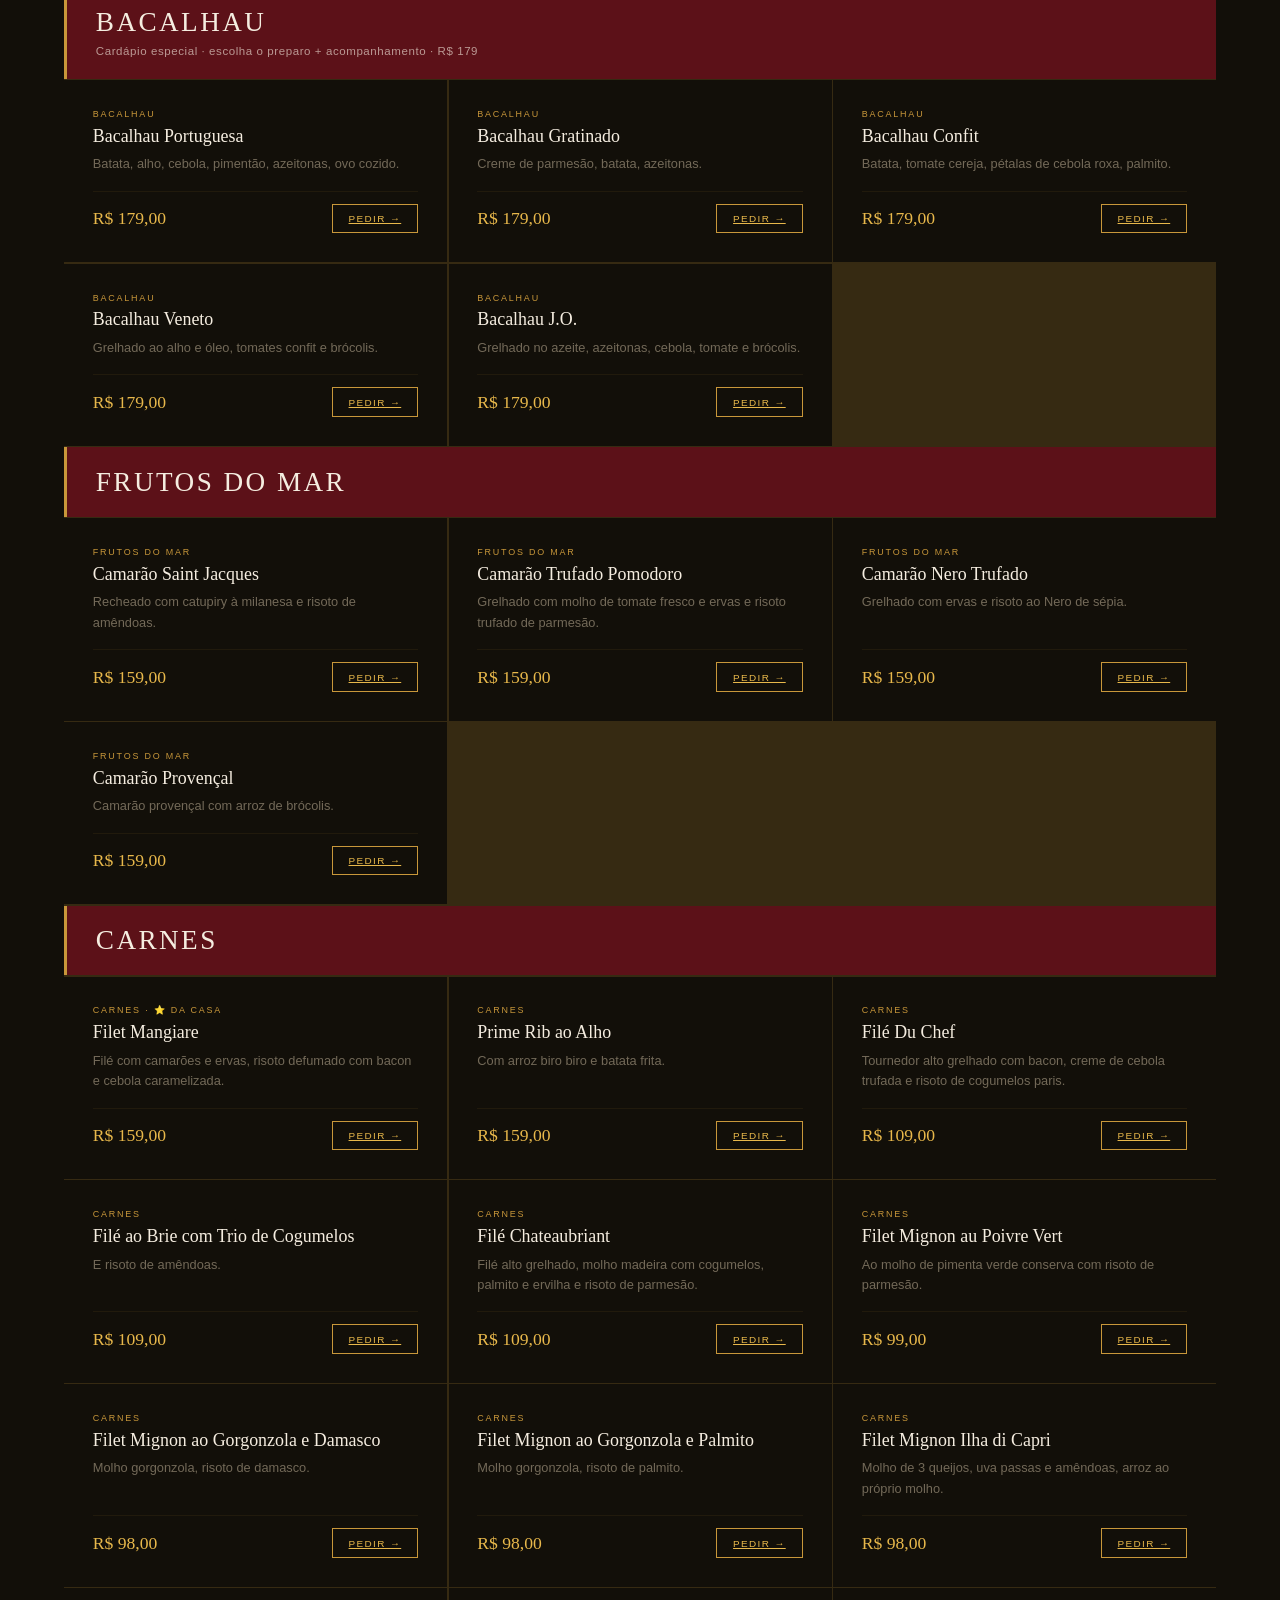
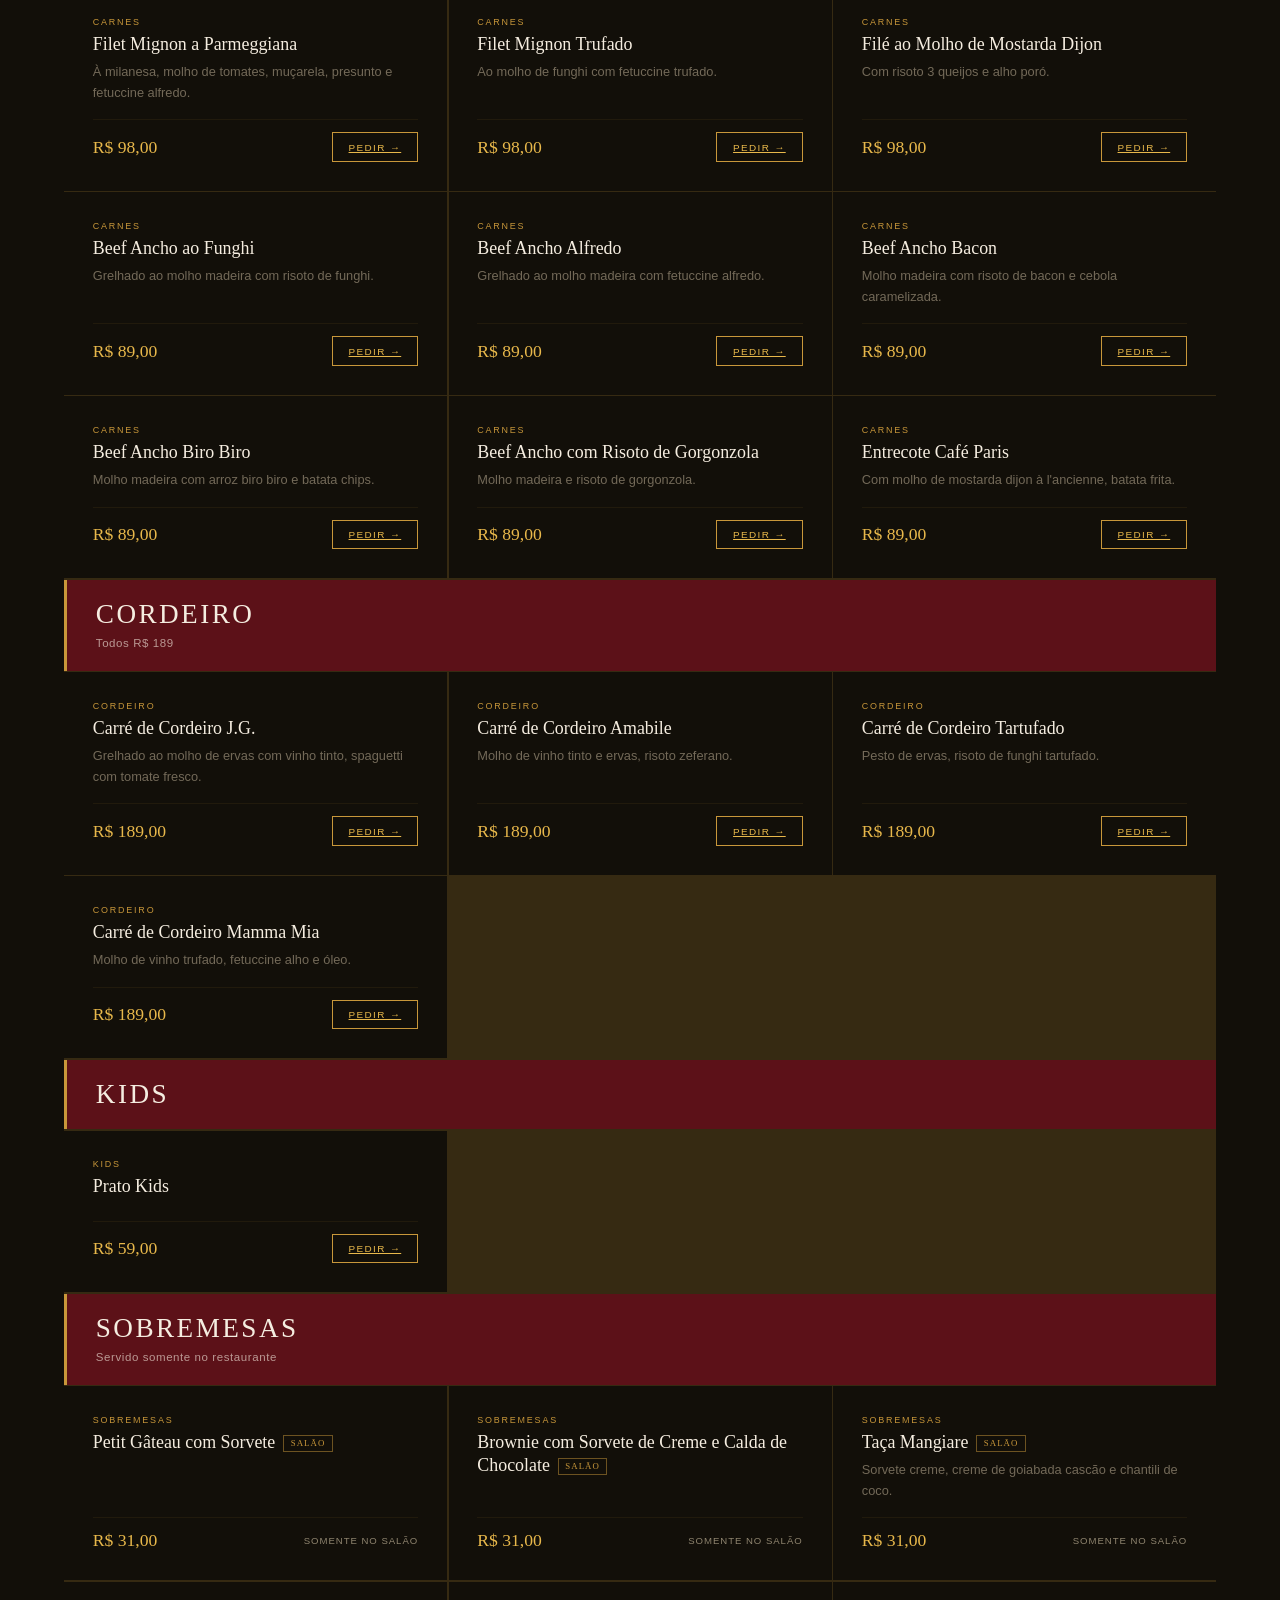
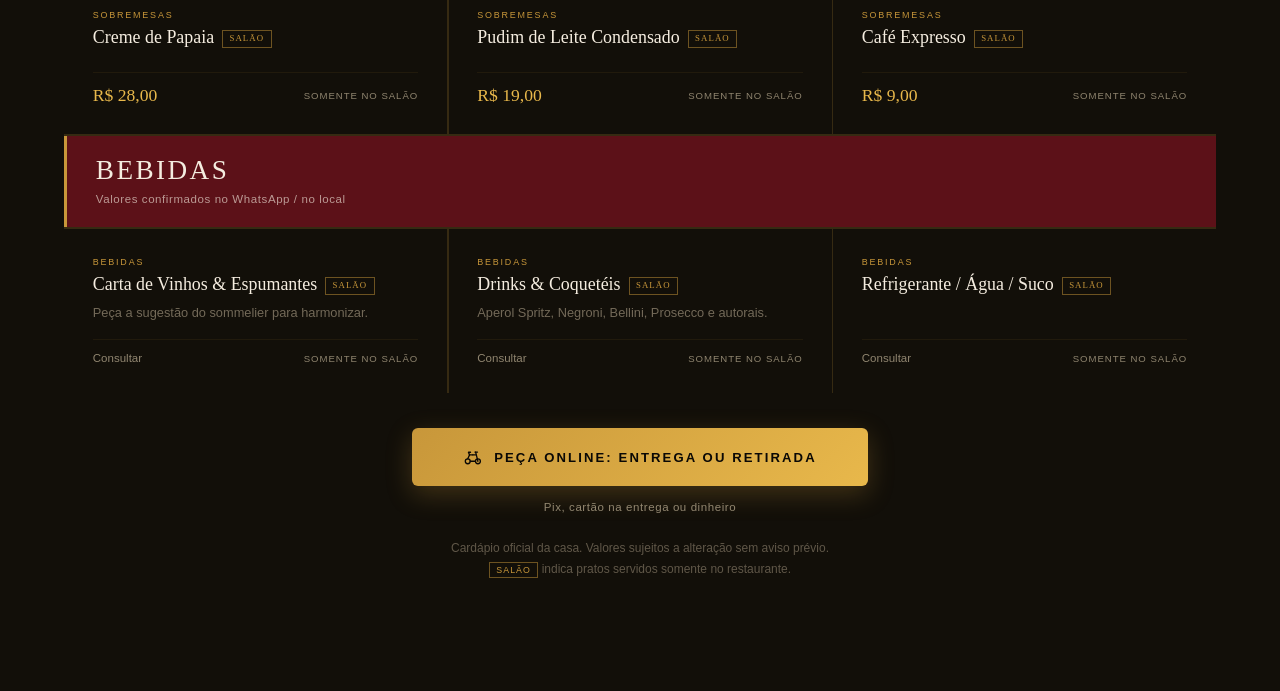
==== commit b3912ae5: "Seguranca: CSP restritiva (default-src self, fontes, mapa e API de reservas liberados) Co-Authored-B" ====
--- a/cardapio.html
+++ b/cardapio.html
@@ -4,7 +4,7 @@
 <meta charset="UTF-8">
 <meta name="viewport" content="width=device-width, initial-scale=1.0">
 <meta name="referrer" content="strict-origin-when-cross-origin">
-<meta http-equiv="Content-Security-Policy" content="object-src 'none'; base-uri 'self'; upgrade-insecure-requests">
+<meta http-equiv="Content-Security-Policy" content="default-src 'self'; script-src 'self' 'unsafe-inline'; style-src 'self' 'unsafe-inline' https://fonts.googleapis.com; font-src https://fonts.gstatic.com; img-src 'self' data: https:; media-src 'self'; frame-src https://maps.google.com https://www.google.com; connect-src 'self' https://biovenda.app.br; form-action 'self'; object-src 'none'; base-uri 'self'; upgrade-insecure-requests">
 <title>Cardápio · Mangiare Ristorante Italiano · Chef Sérgio Souza · Uberaba</title>
 <meta name="description" content="Cardápio completo do Mangiare Ristorante Italiano em Uberaba: entradas, risotos, massas artesanais, peixes, bacalhau, carnes, cordeiro e sobremesas. Peça pelo site.">
 <meta property="og:title" content="Cardápio · Mangiare Ristorante Italiano">
